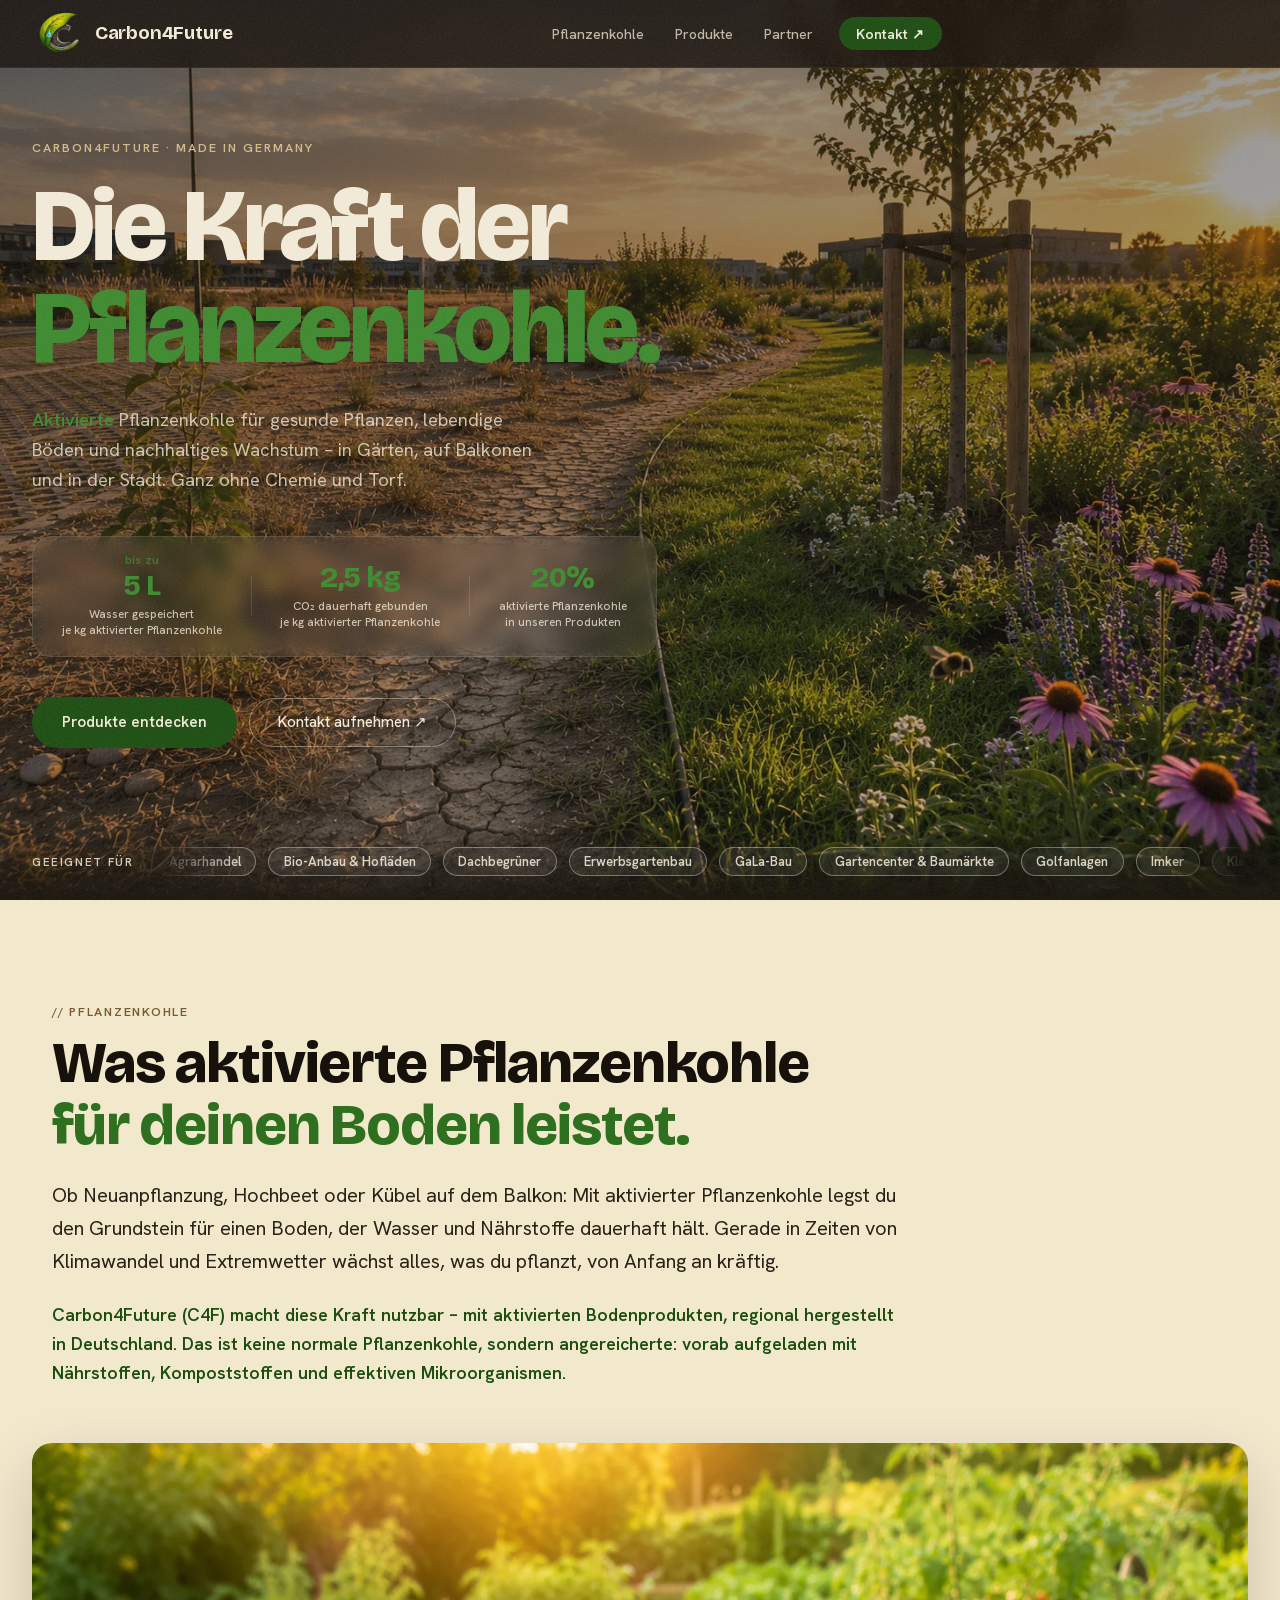
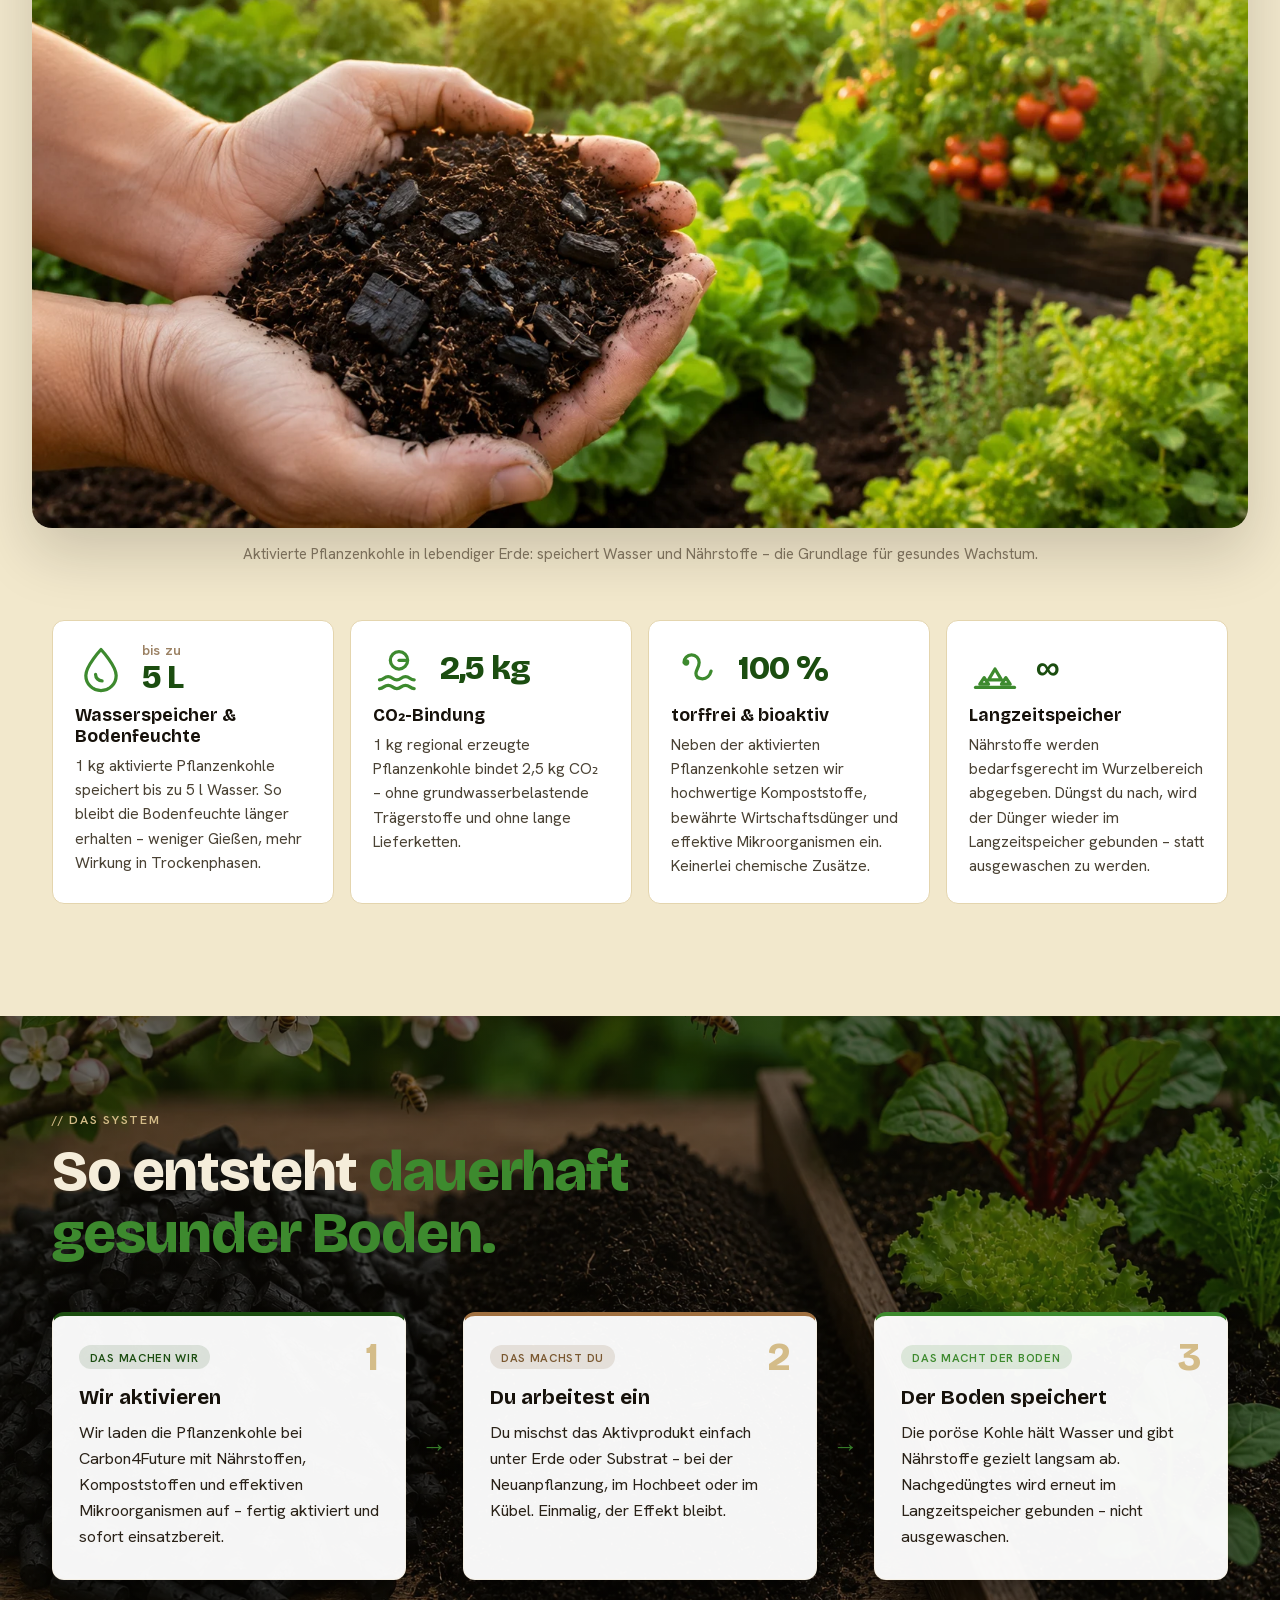
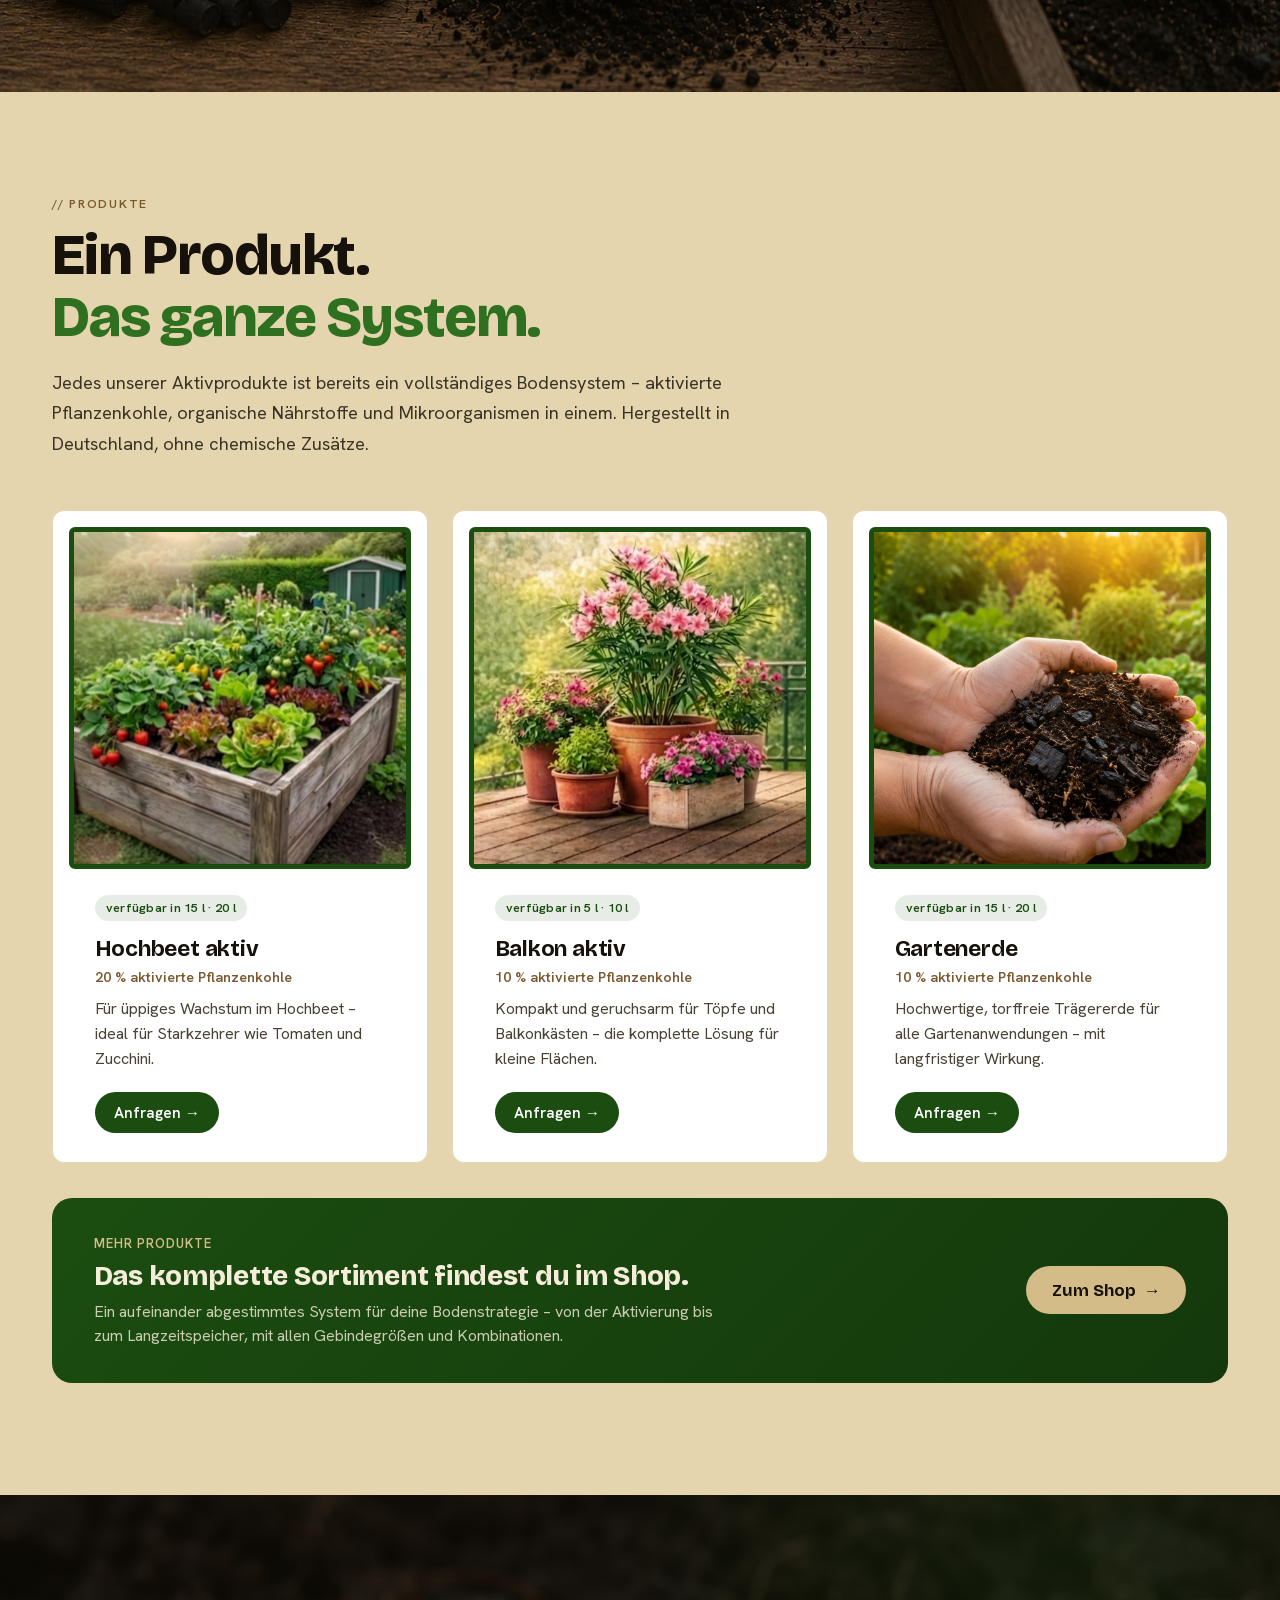
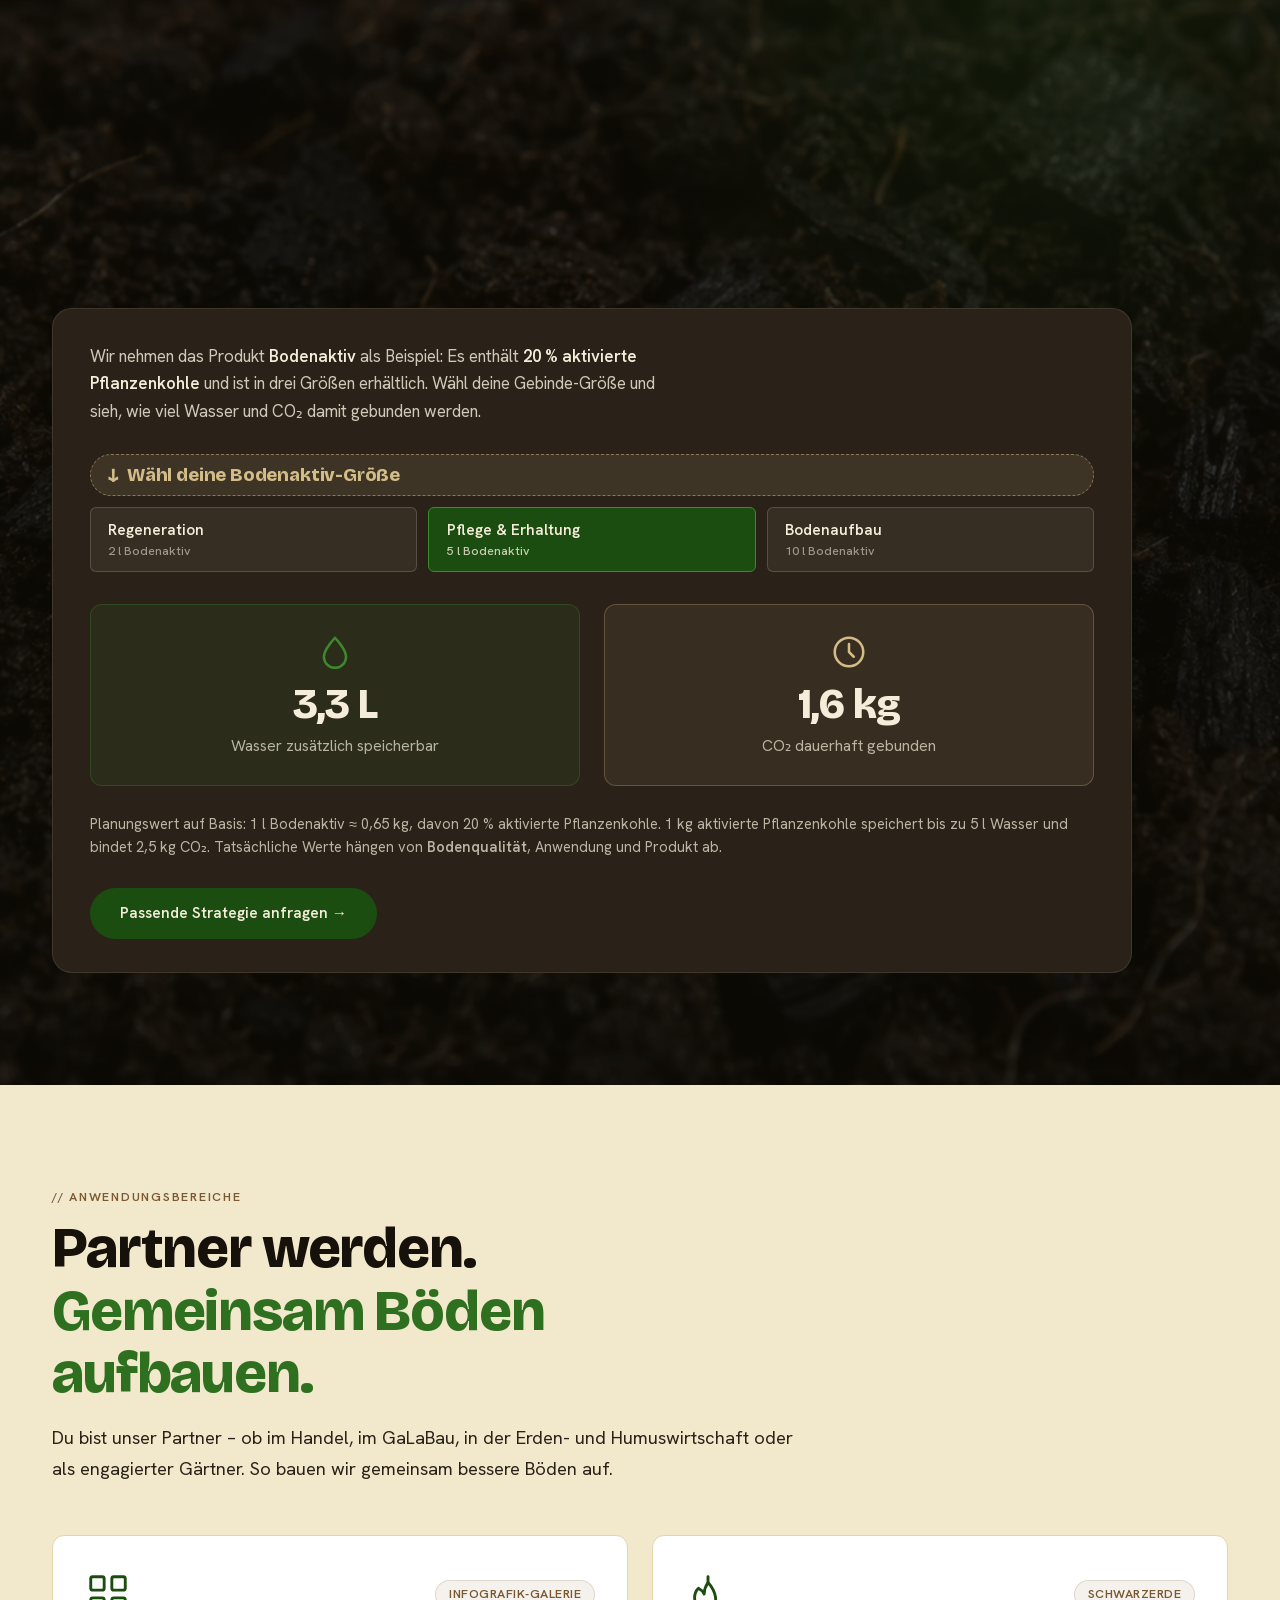
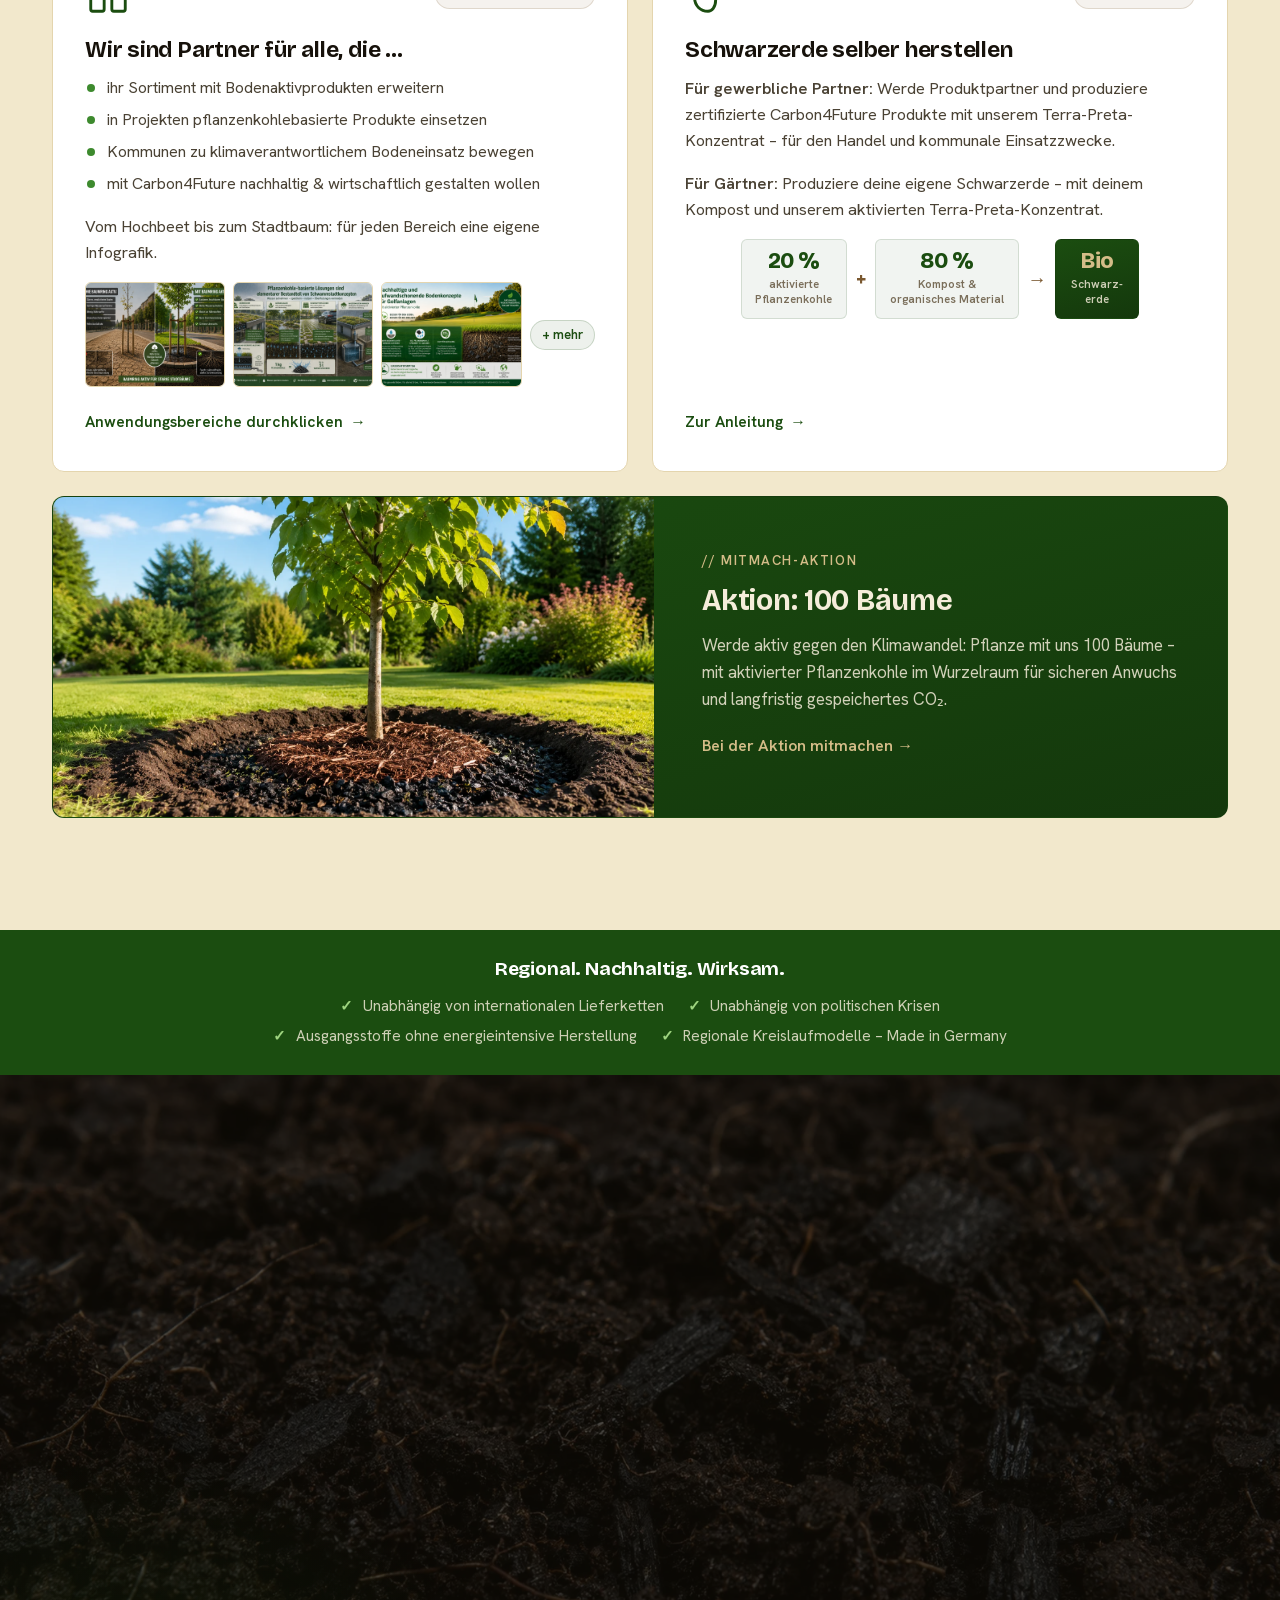
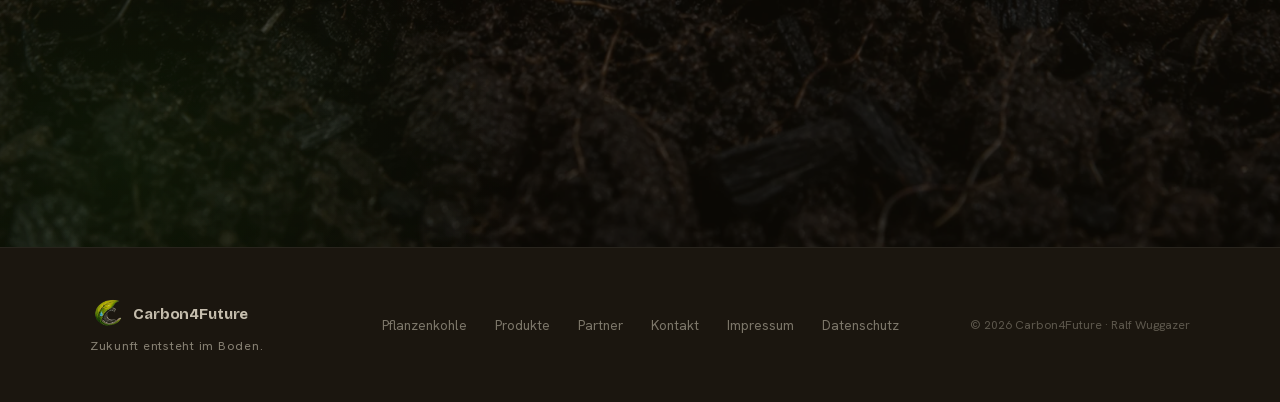
==== index.html @ 64bf7295 "Partner-Intro in die Galerie-Karte verlagert - „Wir sind Partner für alle, die …" + Stichpunkte jetz" ====
<!DOCTYPE html>
<html lang="de">
<head>
  <meta charset="UTF-8">
  <meta name="viewport" content="width=device-width, initial-scale=1.0">
  <meta name="description" content="Carbon4Future (C4F) – Aktivierte Pflanzenkohle für gesunde Böden in Garten, Balkon und Stadt. 1 kg speichert bis zu 5 l Wasser und bindet 2,5 kg CO₂. Torffrei, bioaktiv, regional.">
  <meta property="og:title" content="Carbon4Future – Die Kraft der Pflanzenkohle">
  <meta property="og:description" content="Aktivierte Pflanzenkohle für gesunde Pflanzen, lebendige Böden und nachhaltiges Wachstum. Ohne Chemie. Ohne Torf.">
  <meta property="og:type" content="website">
  <title>Carbon4Future – Die Kraft der Pflanzenkohle</title>
  <link rel="preload" as="image"
        imagesrcset="assets/images/garden-compare.webp 1024w, assets/images/garden-compare-wide.webp 1920w"
        imagesizes="100vw" type="image/webp" fetchpriority="high">
  <link rel="stylesheet" href="css/style.css">
</head>
<body>

  <!-- FILM-GRAIN TEXTUR (global) -->
  <div class="grain-overlay" aria-hidden="true"></div>

  <!-- SKIP LINK -->
  <a href="#main" class="skip-link">Zum Inhalt springen</a>

  <!-- NAV -->
  <nav class="nav" aria-label="Hauptnavigation">
    <a href="#main" class="nav-logo" aria-label="Carbon4Future – zum Seitenanfang">
      <picture>
        <source type="image/webp" srcset="assets/images/logo-c4f-hd.webp">
        <img src="assets/images/logo-c4f-hd.png" alt="Carbon4Future" class="nav-logo-img">
      </picture>
      <span class="nav-logo-text">Carbon4Future</span>
    </a>
    <div class="nav-pill">
      <a href="#pflanzenkohle" class="nav-link">Pflanzenkohle</a>
      <a href="#produkte" class="nav-link">Produkte</a>
      <a href="#partner" class="nav-link">Partner</a>
      <a href="#kontakt" class="nav-cta">Kontakt ↗</a>
    </div>
    <button class="nav-burger" aria-label="Menü öffnen" aria-expanded="false" aria-controls="mobile-menu">
      <span></span><span></span><span></span>
    </button>
  </nav>

  <!-- MOBILE MENU -->
  <div id="mobile-menu" class="mobile-menu" aria-hidden="true">
    <a href="#pflanzenkohle" class="mob-link">Pflanzenkohle</a>
    <a href="#produkte" class="mob-link">Produkte</a>
    <a href="#partner" class="mob-link">Partner</a>
    <a href="#kontakt" class="mob-link mob-link--cta">Kontakt ↗</a>
  </div>

  <!-- ═══════════════════════════════════════════ HERO ═══ -->
  <section class="hero" id="main" aria-label="Einleitung">
    <picture class="hero-img" aria-hidden="true">
      <source media="(max-width: 768px)" type="image/webp" srcset="assets/images/garden-compare.webp">
      <img src="assets/images/garden-compare-wide.webp" alt="" fetchpriority="high">
    </picture>
    <div class="hero-overlay" aria-hidden="true"></div>

    <div class="hero-content">
      <p class="hero-kicker reveal">Carbon4Future · Made in Germany</p>
      <h1 class="hero-h1 reveal reveal-d1">Die Kraft der<br><em>Pflanzenkohle.</em></h1>
      <p class="hero-sub reveal reveal-d2"><strong class="hero-sub-em">Aktivierte</strong> Pflanzenkohle für gesunde Pflanzen, lebendige Böden und nachhaltiges Wachstum – in Gärten, auf Balkonen und in der Stadt. Ganz ohne Chemie und Torf.</p>

      <div class="hero-stats reveal reveal-d3">
        <div class="hstat">
          <div class="hstat-n"><span class="bisu">bis zu</span>5 L</div>
          <div class="hstat-l">Wasser gespeichert<br>je kg aktivierter Pflanzenkohle</div>
        </div>
        <div class="hstat-div" aria-hidden="true"></div>
        <div class="hstat">
          <div class="hstat-n">2,5 kg</div>
          <div class="hstat-l">CO₂ dauerhaft gebunden<br>je kg aktivierter Pflanzenkohle</div>
        </div>
        <div class="hstat-div" aria-hidden="true"></div>
        <div class="hstat">
          <div class="hstat-n">20%</div>
          <div class="hstat-l">aktivierte Pflanzenkohle<br>in unseren Produkten</div>
        </div>
      </div>

      <div class="hero-btns reveal reveal-d4">
        <a href="#produkte" class="btn-primary">Produkte entdecken</a>
        <a href="#kontakt" class="btn-ghost">Kontakt aufnehmen ↗</a>
      </div>
    </div>

    <a class="hero-partners" href="#partner" aria-label="Anwendungsbereiche und Partner ansehen">
      <div class="partners-label">Geeignet für</div>
      <div class="partners-row">
        <span>Agrarhandel</span>
        <span>Bio-Anbau &amp; Hofläden</span>
        <span>Dachbegrüner</span>
        <span>Erwerbsgartenbau</span>
        <span>GaLa-Bau</span>
        <span>Gartencenter &amp; Baumärkte</span>
        <span>Golfanlagen</span>
        <span>Imker</span>
        <span>Kleingärtner</span>
        <span>Kommunen</span>
        <span>Landfrauen</span>
        <span>Lebensmittelhandel</span>
        <span>Obst- &amp; Gartenbauvereine</span>
        <span>Parkanlagen</span>
        <span>Sportvereine</span>
        <span>Weingüter</span>
      </div>
    </a>
  </section>

  <!-- ═══════════════════════════ ① PFLANZENKOHLE ═══ -->
  <section class="pk" id="pflanzenkohle" aria-label="Pflanzenkohle">
    <div class="pk-inner">
      <div class="pk-head">
        <p class="section-kicker reveal">// Pflanzenkohle</p>
        <h2 class="section-h2 reveal reveal-d1">Was aktivierte Pflanzenkohle<br><em>für deinen Boden leistet.</em></h2>
        <p class="pk-intro reveal reveal-d2">Ob Neuanpflanzung, Hochbeet oder Kübel auf dem Balkon: Mit aktivierter Pflanzenkohle legst du den Grundstein für einen Boden, der Wasser und Nährstoffe dauerhaft hält. Gerade in Zeiten von Klimawandel und Extremwetter wächst alles, was du pflanzt, von Anfang an kräftig.</p>
        <p class="pk-intro pk-intro--c4f reveal reveal-d2">Carbon4Future (C4F) macht diese Kraft nutzbar – mit aktivierten Bodenprodukten, regional hergestellt in Deutschland. Das ist keine normale Pflanzenkohle, sondern <strong>angereicherte</strong>: vorab aufgeladen mit Nährstoffen, Kompoststoffen und effektiven Mikroorganismen.</p>
      </div>
    </div>

    <!-- Vollflächiges Bild (Garten, kein Acker) -->
    <figure class="pk-hero-img reveal">
      <picture>
        <source type="image/webp" srcset="assets/images/pk-kohle-hand.webp">
        <img src="assets/images/pk-kohle-hand.png" alt="Zwei Hände halten dunkle, lebendige Erde mit deutlich sichtbaren Stücken aktivierter Pflanzenkohle vor einem üppig grünen Gemüsebeet" loading="lazy">
      </picture>
      <figcaption>Aktivierte Pflanzenkohle in lebendiger Erde: speichert Wasser und Nährstoffe – die Grundlage für gesundes Wachstum.</figcaption>
    </figure>

    <div class="pk-inner">
      <!-- Kernaussagen, kompakte Karten -->
      <div class="pk-facts">
        <article class="pk-fact reveal">
          <header class="pk-fact-head">
            <div class="pk-fact-ic" aria-hidden="true">
              <svg viewBox="0 0 24 24" fill="none" stroke="currentColor" stroke-width="1.5" stroke-linecap="round" stroke-linejoin="round"><path d="M12 3c0 0 7 7.5 7 12a7 7 0 0 1-14 0c0-4.5 7-12 7-12z"/><path d="M9.5 14.5a3 3 0 0 0 3 3"/></svg>
            </div>
            <div class="pk-fact-n"><span class="bisu">bis zu</span>5 L</div>
          </header>
          <div class="pk-fact-t">Wasserspeicher &amp; Bodenfeuchte</div>
          <p class="pk-fact-d">1 kg aktivierte Pflanzenkohle speichert bis zu 5 l Wasser. So bleibt die Bodenfeuchte länger erhalten – weniger Gießen, mehr Wirkung in Trockenphasen.</p>
        </article>
        <article class="pk-fact reveal reveal-d1">
          <header class="pk-fact-head">
            <div class="pk-fact-ic" aria-hidden="true">
              <svg viewBox="0 0 24 24" fill="none" stroke="currentColor" stroke-width="1.5" stroke-linecap="round" stroke-linejoin="round"><path d="M3 17c2 0 2-1.5 4-1.5S9 17 11 17s2-1.5 4-1.5S17 17 19 17"/><path d="M3 21c2 0 2-1.5 4-1.5S9 21 11 21s2-1.5 4-1.5S17 21 19 21"/><circle cx="12" cy="8" r="4"/><path d="M12 8h3"/></svg>
            </div>
            <div class="pk-fact-n">2,5 kg</div>
          </header>
          <div class="pk-fact-t">CO₂-Bindung</div>
          <p class="pk-fact-d">1 kg regional erzeugte Pflanzenkohle bindet 2,5 kg CO₂ – ohne grundwasserbelastende Trägerstoffe und ohne lange Lieferketten.</p>
        </article>
        <article class="pk-fact reveal reveal-d2">
          <header class="pk-fact-head">
            <div class="pk-fact-ic" aria-hidden="true">
              <svg viewBox="0 0 24 24" fill="none" stroke="currentColor" stroke-width="1.5" stroke-linecap="round" stroke-linejoin="round"><path d="M6 9c0-2 1.5-3.5 3.5-3.5S13 7 13 9s-1.5 3.5-1.5 5 1 2.5 3 2.5S18 15 18.5 13"/><circle cx="7" cy="9" r=".7" fill="currentColor"/></svg>
            </div>
            <div class="pk-fact-n">100 %</div>
          </header>
          <div class="pk-fact-t">torffrei &amp; bioaktiv</div>
          <p class="pk-fact-d">Neben der aktivierten Pflanzenkohle setzen wir hochwertige Kompoststoffe, bewährte Wirtschaftsdünger und effektive Mikroorganismen ein. Keinerlei chemische Zusätze.</p>
        </article>
        <article class="pk-fact reveal reveal-d3">
          <header class="pk-fact-head">
            <div class="pk-fact-ic" aria-hidden="true">
              <svg viewBox="0 0 24 24" fill="none" stroke="currentColor" stroke-width="1.5" stroke-linecap="round" stroke-linejoin="round"><path d="M5 19l2-3 2 3z"/><path d="M9 17l3-5 3 5z"/><path d="M15 19l2-3 2 3z"/><path d="M3 20.5h18"/></svg>
            </div>
            <div class="pk-fact-n">∞</div>
          </header>
          <div class="pk-fact-t">Langzeitspeicher</div>
          <p class="pk-fact-d">Nährstoffe werden bedarfsgerecht im Wurzelbereich abgegeben. Düngst du nach, wird der Dünger wieder im Langzeitspeicher gebunden – statt ausgewaschen zu werden.</p>
        </article>
      </div>

    </div>
  </section>

  <!-- ═══════════════════════════ ①b SO ENTSTEHT GESUNDER BODEN ═══ -->
  <section class="steps" id="system" aria-label="So entsteht dauerhaft gesunder Boden">
    <div class="steps-inner">
      <div class="steps-head">
        <p class="section-kicker section-kicker--light reveal">// Das System</p>
        <h2 class="section-h2 section-h2--light reveal reveal-d1">So entsteht <em>dauerhaft gesunder Boden.</em></h2>
      </div>
      <div class="pk-steps">
        <div class="pk-step pk-step--us reveal reveal-d1">
          <div class="pk-step-tag pk-step-tag--us">Das machen wir</div>
          <div class="pk-step-num">1</div>
          <h4 class="pk-step-title">Wir aktivieren</h4>
          <p class="pk-step-desc">Wir laden die Pflanzenkohle bei Carbon4Future mit Nährstoffen, Kompoststoffen und effektiven Mikroorganismen auf – fertig aktiviert und sofort einsatzbereit.</p>
        </div>
        <div class="pk-step-arrow" aria-hidden="true">→</div>
        <div class="pk-step pk-step--you reveal reveal-d2">
          <div class="pk-step-tag pk-step-tag--you">Das machst du</div>
          <div class="pk-step-num">2</div>
          <h4 class="pk-step-title">Du arbeitest ein</h4>
          <p class="pk-step-desc">Du mischst das Aktivprodukt einfach unter Erde oder Substrat – bei der Neuanpflanzung, im Hochbeet oder im Kübel. Einmalig, der Effekt bleibt.</p>
        </div>
        <div class="pk-step-arrow" aria-hidden="true">→</div>
        <div class="pk-step pk-step--soil reveal reveal-d3">
          <div class="pk-step-tag pk-step-tag--soil">Das macht der Boden</div>
          <div class="pk-step-num">3</div>
          <h4 class="pk-step-title">Der Boden speichert</h4>
          <p class="pk-step-desc">Die poröse Kohle hält Wasser und gibt Nährstoffe gezielt langsam ab. Nachgedüngtes wird erneut im Langzeitspeicher gebunden – nicht ausgewaschen.</p>
        </div>
      </div>
    </div>
  </section>

  <!-- ═══════════════════════════════ ② PRODUKTE ═══ -->
  <section class="pr" id="produkte" aria-label="Produkte">
    <div class="pr-inner">
      <div class="pr-head">
        <p class="section-kicker reveal">// Produkte</p>
        <h2 class="section-h2 reveal reveal-d1">Ein Produkt.<br><em>Das ganze System.</em></h2>
        <p class="pr-sub reveal reveal-d2">Jedes unserer Aktivprodukte ist bereits ein vollständiges Bodensystem – aktivierte Pflanzenkohle, organische Nährstoffe und Mikroorganismen in einem. Hergestellt in Deutschland, ohne chemische Zusätze.</p>
      </div>

      <!-- 3 Kernprodukte -->
      <div class="pr-row">
        <article class="pr-card reveal">
          <div class="pr-img pr-img--photo">
            <picture>
              <source type="image/webp" srcset="assets/images/prod-hochbeet-foto.webp">
              <img src="assets/images/prod-hochbeet-foto.jpg" alt="Üppig bepflanztes Hochbeet mit Tomaten, Salat und Erdbeeren – Hochbeet aktiv von Carbon4Future" loading="lazy">
            </picture>
          </div>
          <div class="pr-body">
            <div class="pr-avail">verfügbar in 15 l · 20 l</div>
            <h3 class="pr-name">Hochbeet aktiv</h3>
            <div class="pr-pk">20 % aktivierte Pflanzenkohle</div>
            <p class="pr-desc">Für üppiges Wachstum im Hochbeet – ideal für Starkzehrer wie Tomaten und Zucchini.</p>
            <a href="#kontakt" class="pr-btn">Anfragen →</a>
          </div>
        </article>

        <article class="pr-card reveal reveal-d1">
          <div class="pr-img pr-img--photo">
            <picture>
              <source type="image/webp" srcset="assets/images/prod-balkon-foto.webp">
              <img src="assets/images/prod-balkon-foto.jpg" alt="Blühende Topfpflanzen auf einer Terrasse – Balkon aktiv von Carbon4Future" loading="lazy">
            </picture>
          </div>
          <div class="pr-body">
            <div class="pr-avail">verfügbar in 5 l · 10 l</div>
            <h3 class="pr-name">Balkon aktiv</h3>
            <div class="pr-pk">10 % aktivierte Pflanzenkohle</div>
            <p class="pr-desc">Kompakt und geruchsarm für Töpfe und Balkonkästen – die komplette Lösung für kleine Flächen.</p>
            <a href="#kontakt" class="pr-btn">Anfragen →</a>
          </div>
        </article>

        <article class="pr-card reveal reveal-d2">
          <div class="pr-img pr-img--photo">
            <picture>
              <source type="image/webp" srcset="assets/images/prod-gartenerde-foto.webp">
              <img src="assets/images/prod-gartenerde-foto.jpg" alt="Hände halten dunkle, lockere Gartenerde mit sichtbaren Stücken aktivierter Pflanzenkohle vor einem grünen Gemüsegarten – Gartenerde von Carbon4Future" loading="lazy">
            </picture>
          </div>
          <div class="pr-body">
            <div class="pr-avail">verfügbar in 15 l · 20 l</div>
            <h3 class="pr-name">Gartenerde</h3>
            <div class="pr-pk">10 % aktivierte Pflanzenkohle</div>
            <p class="pr-desc">Hochwertige, torffreie Trägererde für alle Gartenanwendungen – mit langfristiger Wirkung.</p>
            <a href="#kontakt" class="pr-btn">Anfragen →</a>
          </div>
        </article>
      </div>

      <!-- Shop-Hinweis (prominent) -->
      <!-- TODO: Sobald der Shopify-Shop live ist, href auf die Shop-URL setzen (aktuell #kontakt). -->
      <a href="#kontakt" class="pr-shop reveal">
        <div class="pr-shop-text">
          <span class="pr-shop-kicker">Mehr Produkte</span>
          <p class="pr-shop-h">Das komplette Sortiment findest du im Shop.</p>
          <p class="pr-shop-d">Ein aufeinander abgestimmtes System für deine Bodenstrategie – von der Aktivierung bis zum Langzeitspeicher, mit allen Gebindegrößen und Kombinationen.</p>
        </div>
        <span class="pr-shop-cta">Zum Shop <span aria-hidden="true">→</span></span>
      </a>
    </div>
  </section>

  <!-- ═══════════════════════ ④/⑤ RECHNER & STRATEGIE ═══ -->
  <section class="calc" id="rechner" aria-label="Strategie für deinen Boden">
    <div class="calc-inner">
      <div class="calc-head">
        <p class="section-kicker section-kicker--light reveal">// Strategie für deinen Boden</p>
        <h2 class="section-h2 section-h2--light reveal reveal-d1">Strategie für deinen Boden.<br><em>Potenzial berechnen.</em></h2>
        <p class="calc-intro reveal reveal-d2">Du musst nicht alles auf einmal einsetzen. Kombiniere die Produkte je nach Fläche und Ziel – die passende Richtung zeigen wir dir gern. Berechne hier, wie viel Wasser dein Boden zusätzlich speichern und wie viel CO₂ er binden kann.</p>
      </div>

      <div class="calc-card reveal reveal-d3">
        <p class="calc-explain">Wir nehmen das Produkt <strong>Bodenaktiv</strong> als Beispiel: Es enthält <strong>20 % aktivierte Pflanzenkohle</strong> und ist in drei Größen erhältlich. Wähl deine Gebinde-Größe und sieh, wie viel Wasser und CO₂ damit gebunden werden.</p>

        <div class="calc-inputs">
          <div class="calc-intensity">
            <p class="calc-cta-label"><span class="calc-cta-arrow" aria-hidden="true">↓</span> Wähl deine Bodenaktiv-Größe</p>
            <div class="calc-presets" role="radiogroup" aria-label="Bodenaktiv-Gebinde">
              <button class="calc-preset" data-liter="2" role="radio" aria-checked="false">Regeneration<em>2 l Bodenaktiv</em></button>
              <button class="calc-preset calc-preset--active" data-liter="5" role="radio" aria-checked="true">Pflege &amp; Erhaltung<em>5 l Bodenaktiv</em></button>
              <button class="calc-preset" data-liter="10" role="radio" aria-checked="false">Bodenaufbau<em>10 l Bodenaktiv</em></button>
            </div>
          </div>
        </div>

        <!-- Ergebnis -->
        <div class="calc-results" id="calc-results" aria-live="polite">
          <div class="calc-result calc-result--water">
            <div class="calc-res-icon" aria-hidden="true">
              <svg viewBox="0 0 24 24" fill="none" stroke="currentColor" stroke-width="1.6" stroke-linecap="round" stroke-linejoin="round"><path d="M12 3c0 0 7 7.5 7 12a7 7 0 0 1-14 0c0-4.5 7-12 7-12z"/></svg>
            </div>
            <div class="calc-res-n" id="calc-water">3,3 L</div>
            <div class="calc-res-l">Wasser zusätzlich speicherbar</div>
          </div>
          <div class="calc-result calc-result--co2">
            <div class="calc-res-icon" aria-hidden="true">
              <svg viewBox="0 0 24 24" fill="none" stroke="currentColor" stroke-width="1.6" stroke-linecap="round" stroke-linejoin="round"><circle cx="12" cy="12" r="9"/><path d="M12 7v5l3 3"/></svg>
            </div>
            <div class="calc-res-n" id="calc-co2">1,6 kg</div>
            <div class="calc-res-l">CO₂ dauerhaft gebunden</div>
          </div>
        </div>

        <p class="calc-note">Planungswert auf Basis: 1 l Bodenaktiv ≈ 0,65 kg, davon 20 % aktivierte Pflanzenkohle. 1 kg aktivierte Pflanzenkohle speichert bis zu 5 l Wasser und bindet 2,5 kg CO₂. Tatsächliche Werte hängen von <strong>Bodenqualität</strong>, Anwendung und Produkt ab.</p>

        <div class="calc-cta">
          <a href="#kontakt" class="btn-primary">Passende Strategie anfragen →</a>
        </div>
      </div>
    </div>
  </section>

  <!-- ═══════════════════════════════ ③ PARTNER ═══ -->
  <section class="pt" id="partner" aria-label="Anwendungsbereiche und Partner">
    <div class="pt-inner">
      <div class="pt-head">
        <p class="section-kicker reveal">// Anwendungsbereiche</p>
        <h2 class="section-h2 reveal reveal-d1">Partner werden.<br><em>Gemeinsam Böden aufbauen.</em></h2>
        <p class="pt-sub reveal reveal-d2">Du bist unser Partner – ob im Handel, im GaLaBau, in der Erden- und Humuswirtschaft oder als engagierter Gärtner. So bauen wir gemeinsam bessere Böden auf.</p>
      </div>

      <div class="pt-grid">
        <a href="anwendungsbereiche.html" class="pt-card pt-card--link pt-card--gallery reveal">
          <div class="pt-card-top">
            <div class="pt-icon" aria-hidden="true">
              <svg viewBox="0 0 24 24" fill="none" stroke="currentColor" stroke-width="1.5" stroke-linecap="round" stroke-linejoin="round"><rect x="3" y="3" width="7" height="7" rx="1"/><rect x="14" y="3" width="7" height="7" rx="1"/><rect x="3" y="14" width="7" height="7" rx="1"/><rect x="14" y="14" width="7" height="7" rx="1"/></svg>
            </div>
            <span class="pt-card-tag">Infografik-Galerie</span>
          </div>
          <h3 class="pt-card-h">Wir sind Partner für alle, die …</h3>
          <ul class="pt-card-list">
            <li>ihr Sortiment mit Bodenaktivprodukten erweitern</li>
            <li>in Projekten pflanzenkohlebasierte Produkte einsetzen</li>
            <li>Kommunen zu klimaverantwortlichem Bodeneinsatz bewegen</li>
            <li>mit Carbon4Future nachhaltig &amp; wirtschaftlich gestalten wollen</li>
          </ul>
          <p class="pt-card-d">Vom Hochbeet bis zum Stadtbaum: für jeden Bereich eine eigene Infografik.</p>
          <div class="pt-card-thumbs" aria-hidden="true">
            <picture><source type="image/webp" srcset="assets/images/zg-galabau.webp"><img src="assets/images/zg-galabau.png" alt="" loading="lazy"></picture>
            <picture><source type="image/webp" srcset="assets/images/zg-schwammstadt.webp"><img src="assets/images/zg-schwammstadt.png" alt="" loading="lazy"></picture>
            <picture><source type="image/webp" srcset="assets/images/zg-golf-new.webp"><img src="assets/images/zg-golf-new.png" alt="" loading="lazy"></picture>
            <span class="pt-card-thumbs-more">+&nbsp;mehr</span>
          </div>
          <span class="pt-card-link">Anwendungsbereiche durchklicken <span aria-hidden="true">→</span></span>
        </a>

        <a href="schwarzerde.html" class="pt-card pt-card--link reveal reveal-d1">
          <div class="pt-card-top">
            <div class="pt-icon" aria-hidden="true">
              <svg viewBox="0 0 24 24" fill="none" stroke="currentColor" stroke-width="1.5" stroke-linecap="round" stroke-linejoin="round"><path d="M12 3v3"/><path d="M12 21c-4 0-7-3-7-7 0-3 2-5 2-5s2 1 3 3c0-3 2-6 2-6s4 4 4 9c0 4-2 6-4 6z"/></svg>
            </div>
            <span class="pt-card-tag">Schwarzerde</span>
          </div>
          <h3 class="pt-card-h">Schwarzerde selber herstellen</h3>
          <p class="pt-card-d"><strong>Für gewerbliche Partner:</strong> Werde Produktpartner und produziere zertifizierte Carbon4Future Produkte mit unserem Terra-Preta-Konzentrat – für den Handel und kommunale Einsatzzwecke.</p>
          <p class="pt-card-d"><strong>Für Gärtner:</strong> Produziere deine eigene Schwarzerde – mit deinem Kompost und unserem aktivierten Terra-Preta-Konzentrat.</p>
          <div class="pt-card-recipe" aria-hidden="true">
            <div class="pt-card-recipe-item">
              <span class="pt-card-recipe-pct">20 %</span>
              <span class="pt-card-recipe-lbl">aktivierte<br>Pflanzenkohle</span>
            </div>
            <span class="pt-card-recipe-op">+</span>
            <div class="pt-card-recipe-item">
              <span class="pt-card-recipe-pct">80 %</span>
              <span class="pt-card-recipe-lbl">Kompost &amp;<br>organisches Material</span>
            </div>
            <span class="pt-card-recipe-op">→</span>
            <div class="pt-card-recipe-item pt-card-recipe-item--result">
              <span class="pt-card-recipe-pct">Bio</span>
              <span class="pt-card-recipe-lbl">Schwarz-<br>erde</span>
            </div>
          </div>
          <span class="pt-card-link">Zur Anleitung <span aria-hidden="true">→</span></span>
        </a>

      </div>


      <article class="pt-feature reveal">
        <div class="pt-feature-media">
          <picture>
            <source type="image/webp" srcset="assets/images/baum-aktion-wide.webp">
            <img src="assets/images/baum-aktion-wide.png" alt="Frisch gepflanzter Baum mit aktivierter Pflanzenkohle im Wurzelraum für sicheren Anwuchs" loading="lazy">
          </picture>
        </div>
        <div class="pt-feature-body">
          <p class="pt-feature-kicker">// Mitmach-Aktion</p>
          <h3 class="pt-feature-h">Aktion: 100 Bäume</h3>
          <p class="pt-feature-d">Werde aktiv gegen den Klimawandel: Pflanze mit uns 100 Bäume – mit aktivierter Pflanzenkohle im Wurzelraum für sicheren Anwuchs und langfristig gespeichertes CO₂.</p>
          <a href="#kontakt" class="pt-feature-link">Bei der Aktion mitmachen →</a>
        </div>
      </article>
    </div>
  </section>

  <!-- ═══════════════════════════ ⑥ GRÜNER BALKEN ═══ -->
  <div class="greenbar" role="note">
    <p class="greenbar-strong">Regional. Nachhaltig. Wirksam.</p>
    <ul class="greenbar-points">
      <li>Unabhängig von internationalen Lieferketten</li>
      <li>Unabhängig von politischen Krisen</li>
      <li>Ausgangsstoffe ohne energieintensive Herstellung</li>
      <li>Regionale Kreislaufmodelle – Made in Germany</li>
    </ul>
  </div>

  <!-- ══════════════════════════════ ⑦ KONTAKT ═══ -->
  <section class="kontakt" id="kontakt" aria-label="Kontakt">
    <div class="kontakt-inner">
      <div class="kontakt-text">
        <p class="section-kicker section-kicker--light reveal">// Kontakt</p>
        <h2 class="section-h2 section-h2--light reveal reveal-d1">Schreib uns.</h2>
        <p class="kontakt-desc reveal reveal-d2">Erzähl uns kurz von deiner Fläche oder deinem Vorhaben – wir melden uns mit einer passenden Empfehlung.</p>
        <div class="kontakt-info reveal reveal-d3">
          <div class="kontakt-info-item">
            <svg width="18" height="18" viewBox="0 0 24 24" fill="none" stroke="currentColor" stroke-width="1.5" stroke-linecap="round" stroke-linejoin="round" aria-hidden="true"><path d="M4 4h16c1.1 0 2 .9 2 2v12c0 1.1-.9 2-2 2H4c-1.1 0-2-.9-2-2V6c0-1.1.9-2 2-2z"/><polyline points="22,6 12,13 2,6"/></svg>
            <a href="mailto:info@carbon4future.de">info@carbon4future.de</a>
          </div>
          <div class="kontakt-info-item">
            <svg width="18" height="18" viewBox="0 0 24 24" fill="none" stroke="currentColor" stroke-width="1.5" stroke-linecap="round" stroke-linejoin="round" aria-hidden="true"><path d="M22 16.92v3a2 2 0 0 1-2.18 2 19.79 19.79 0 0 1-8.63-3.07A19.5 19.5 0 0 1 4.69 13a19.79 19.79 0 0 1-3.07-8.67A2 2 0 0 1 3.61 2h3a2 2 0 0 1 2 1.72c.127.96.361 1.903.7 2.81a2 2 0 0 1-.45 2.11L7.91 9.91a16 16 0 0 0 6.07 6.07l.96-.96a2 2 0 0 1 2.11-.45c.907.339 1.85.573 2.81.7A2 2 0 0 1 22 16.92z"/></svg>
            <a href="tel:+4972409427560">0 72 40 / 94 27 56</a>
          </div>
          <div class="kontakt-info-item">
            <svg width="18" height="18" viewBox="0 0 24 24" fill="none" stroke="currentColor" stroke-width="1.5" stroke-linecap="round" stroke-linejoin="round" aria-hidden="true"><path d="M21 10c0 7-9 13-9 13s-9-6-9-13a9 9 0 0 1 18 0z"/><circle cx="12" cy="10" r="3"/></svg>
            <!-- TODO: Adresse bitte bestätigen -->
            <span>Adresse wird noch bestätigt</span>
          </div>
        </div>
      </div>

      <form class="kontakt-form reveal reveal-d2" id="kontakt-form" novalidate>
        <div class="form-row">
          <div class="form-group">
            <label class="form-label" for="f-name">Name *</label>
            <input class="form-input" type="text" id="f-name" name="name" placeholder="Dein Name" required autocomplete="name">
          </div>
          <div class="form-group">
            <label class="form-label" for="f-org">Organisation</label>
            <input class="form-input" type="text" id="f-org" name="organisation" placeholder="Unternehmen / Verein" autocomplete="organization">
          </div>
        </div>
        <div class="form-row">
          <div class="form-group">
            <label class="form-label" for="f-email">E-Mail *</label>
            <input class="form-input" type="email" id="f-email" name="email" placeholder="deine@mail.de" required autocomplete="email">
          </div>
          <div class="form-group">
            <label class="form-label" for="f-phone">Telefon</label>
            <input class="form-input" type="tel" id="f-phone" name="telefon" placeholder="Optional" autocomplete="tel">
          </div>
        </div>
        <div class="form-group">
          <label class="form-label" for="f-interest">Du interessierst dich für</label>
          <select class="form-select" id="f-interest" name="interesse">
            <option value="">Bitte wählen …</option>
            <option value="hobbygarten">Hobbygarten / Eigenheim</option>
            <option value="galabau">GaLaBau / Grünflächenpflege</option>
            <option value="erdenwerk">Erden- &amp; Humuswerk / Schwarzerde</option>
            <option value="kommune">Kommune / Park</option>
            <option value="handel">Handel / Vertriebspartner</option>
            <option value="aktion">Aktion 100 Bäume</option>
            <option value="sonstiges">Sonstiges</option>
          </select>
        </div>
        <div class="form-group">
          <label class="form-label" for="f-msg">Nachricht</label>
          <textarea class="form-textarea" id="f-msg" name="nachricht" placeholder="Beschreib kurz dein Anliegen oder deine Fläche …" rows="4"></textarea>
        </div>
        <button class="form-btn" type="submit">
          Anfrage senden
          <svg width="18" height="18" viewBox="0 0 24 24" fill="none" stroke="currentColor" stroke-width="2" stroke-linecap="round" stroke-linejoin="round" aria-hidden="true"><line x1="22" y1="2" x2="11" y2="13"/><polygon points="22 2 15 22 11 13 2 9 22 2"/></svg>
        </button>
        <div class="form-success" id="form-success" aria-live="polite" hidden>
          ✓ Vielen Dank! Wir melden uns innerhalb von 24 Stunden bei dir.
        </div>
      </form>
    </div>
  </section>

  <!-- FOOTER -->
  <footer class="footer">
    <div class="footer-inner">
      <div class="footer-brand">
        <div class="footer-brand-row">
          <picture>
            <source type="image/webp" srcset="assets/images/logo-c4f-hd.webp">
            <img src="assets/images/logo-c4f-hd.png" alt="Carbon4Future" loading="lazy" class="footer-logo">
          </picture>
          <span class="footer-brand-name">Carbon4Future</span>
        </div>
        <p class="footer-tagline">Zukunft entsteht im Boden.</p>
      </div>
      <nav class="footer-links" aria-label="Footer-Navigation">
        <a href="#pflanzenkohle">Pflanzenkohle</a>
        <a href="#produkte">Produkte</a>
        <a href="#partner">Partner</a>
        <a href="#kontakt">Kontakt</a>
        <a href="impressum.html">Impressum</a>
        <a href="datenschutz.html">Datenschutz</a>
      </nav>
      <!-- TODO: Adresse bestätigen -->
      <div class="footer-copy">© 2026 Carbon4Future · Ralf Wuggazer</div>
    </div>
  </footer>

  <!-- BACK TO TOP -->
  <button class="to-top" id="to-top" aria-label="Zum Seitenanfang" hidden>
    <svg viewBox="0 0 24 24" fill="none" stroke="currentColor" stroke-width="2.2" stroke-linecap="round" stroke-linejoin="round" aria-hidden="true"><path d="M12 19V5"/><path d="M5 12l7-7 7 7"/></svg>
  </button>

  <script src="js/main.js"></script>
</body>
</html>
---- css/style.css ----
/* ═══════════════════════════════════════════════════════════
   CARBON4FUTURE · Earthy Grain Design System
   ═══════════════════════════════════════════════════════════ */

/* ─── SELF-HOSTED FONTS ───────────────────────────────────── */
@font-face {
  font-family: 'Bricolage Grotesque';
  font-style: normal;
  font-weight: 400 800;
  font-display: swap;
  src: url('../assets/fonts/bricolage-grotesque-vietnamese.woff2') format('woff2');
  unicode-range: U+0102-0103, U+0110-0111, U+0128-0129, U+0168-0169, U+01A0-01A1, U+01AF-01B0, U+0300-0301, U+0303-0304, U+0308-0309, U+0323, U+0329, U+1EA0-1EF9, U+20AB;
}
@font-face {
  font-family: 'Bricolage Grotesque';
  font-style: normal;
  font-weight: 400 800;
  font-display: swap;
  src: url('../assets/fonts/bricolage-grotesque-latin-ext.woff2') format('woff2');
  unicode-range: U+0100-02BA, U+02BD-02C5, U+02C7-02CC, U+02CE-02D7, U+02DD-02FF, U+0304, U+0308, U+0329, U+1D00-1DBF, U+1E00-1E9F, U+1EF2-1EFF, U+2020, U+20A0-20AB, U+20AD-20C0, U+2113, U+2C60-2C7F, U+A720-A7FF;
}
@font-face {
  font-family: 'Bricolage Grotesque';
  font-style: normal;
  font-weight: 400 800;
  font-display: swap;
  src: url('../assets/fonts/bricolage-grotesque-latin.woff2') format('woff2');
  unicode-range: U+0000-00FF, U+0131, U+0152-0153, U+02BB-02BC, U+02C6, U+02DA, U+02DC, U+0304, U+0308, U+0329, U+2000-206F, U+20AC, U+2122, U+2191, U+2193, U+2212, U+2215, U+FEFF, U+FFFD;
}
@font-face {
  font-family: 'Hanken Grotesk';
  font-style: normal;
  font-weight: 400 600;
  font-display: swap;
  src: url('../assets/fonts/hanken-grotesk-cyrillic-ext.woff2') format('woff2');
  unicode-range: U+0460-052F, U+1C80-1C8A, U+20B4, U+2DE0-2DFF, U+A640-A69F, U+FE2E-FE2F;
}
@font-face {
  font-family: 'Hanken Grotesk';
  font-style: normal;
  font-weight: 400 600;
  font-display: swap;
  src: url('../assets/fonts/hanken-grotesk-vietnamese.woff2') format('woff2');
  unicode-range: U+0102-0103, U+0110-0111, U+0128-0129, U+0168-0169, U+01A0-01A1, U+01AF-01B0, U+0300-0301, U+0303-0304, U+0308-0309, U+0323, U+0329, U+1EA0-1EF9, U+20AB;
}
@font-face {
  font-family: 'Hanken Grotesk';
  font-style: normal;
  font-weight: 400 600;
  font-display: swap;
  src: url('../assets/fonts/hanken-grotesk-latin-ext.woff2') format('woff2');
  unicode-range: U+0100-02BA, U+02BD-02C5, U+02C7-02CC, U+02CE-02D7, U+02DD-02FF, U+0304, U+0308, U+0329, U+1D00-1DBF, U+1E00-1E9F, U+1EF2-1EFF, U+2020, U+20A0-20AB, U+20AD-20C0, U+2113, U+2C60-2C7F, U+A720-A7FF;
}
@font-face {
  font-family: 'Hanken Grotesk';
  font-style: normal;
  font-weight: 400 600;
  font-display: swap;
  src: url('../assets/fonts/hanken-grotesk-latin.woff2') format('woff2');
  unicode-range: U+0000-00FF, U+0131, U+0152-0153, U+02BB-02BC, U+02C6, U+02DA, U+02DC, U+0304, U+0308, U+0329, U+2000-206F, U+20AC, U+2122, U+2191, U+2193, U+2212, U+2215, U+FEFF, U+FFFD;
}

/* ─── TOKENS ─────────────────────────────────────────────── */
:root {
  --cream:       #f2e8cc;
  --cream-dark:  #e4d5ae;
  --sand:        #d4bc88;
  --forest:      #1b4d10;
  --forest-mid:  #2e7020;
  --leaf:        #3d8a2e;
  --coal:        #16110a;
  --coal-mid:    #2a2218;
  --earth:       #7a5830;
  --earth-light: #a07040;
  --cream-text:  #f5edda;
  --muted:       #7a6e5a;

  --ff-head: 'Bricolage Grotesque', sans-serif;
  --ff-body: 'Hanken Grotesk', sans-serif;

  --radius-sm:  6px;
  --radius:     12px;
  --radius-lg:  20px;

  --nav-h: 68px;

  /* Animation easing */
  --ease-out-quart: cubic-bezier(0.25, 1, 0.5, 1);
  --ease-out-expo:  cubic-bezier(0.16, 1, 0.3, 1);
}

/* ─── RESET ───────────────────────────────────────────────── */
*, *::before, *::after { box-sizing: border-box; margin: 0; padding: 0; }
html { scroll-behavior: smooth; font-size: 16px; overflow-x: hidden; }
body {
  font-family: var(--ff-body);
  background-color: var(--cream);
  color: var(--coal);
  overflow-x: hidden;
  -webkit-font-smoothing: antialiased;
}
img { display: block; max-width: 100%; }
a { color: inherit; text-decoration: none; }
button { font-family: inherit; cursor: pointer; border: none; background: none; }
ul { list-style: none; }

/* ─── GRAIN OVERLAY ──────────────────────────────────────── */
.grain-overlay {
  position: fixed;
  inset: 0;
  z-index: 9999;
  pointer-events: none;
  background-image: url("data:image/svg+xml,%3Csvg xmlns='http://www.w3.org/2000/svg' width='200' height='200'%3E%3Cfilter id='n'%3E%3CfeTurbulence type='fractalNoise' baseFrequency='0.62' numOctaves='4' stitchTiles='stitch'/%3E%3CfeColorMatrix type='saturate' values='0'/%3E%3C/filter%3E%3Crect width='200' height='200' filter='url(%23n)'/%3E%3C/svg%3E");
  opacity: 0.10;
}

/* ─── SKIP LINK ───────────────────────────────────────────── */
.skip-link {
  position: absolute;
  top: -40px;
  left: 1rem;
  background: var(--forest);
  color: var(--cream-text);
  padding: .4rem 1rem;
  border-radius: 0 0 var(--radius-sm) var(--radius-sm);
  font-size: .85rem;
  z-index: 10000;
  transition: top .2s;
}
.skip-link:focus { top: 0; }

/* ─── TYPOGRAPHY HELPERS ──────────────────────────────────── */
.section-kicker {
  font-family: var(--ff-body);
  font-size: .78rem;
  font-weight: 600;
  letter-spacing: .14em;
  text-transform: uppercase;
  color: var(--earth);
  margin-bottom: .75rem;
}
.section-kicker--light { color: var(--sand); }

.section-h2 {
  font-family: var(--ff-head);
  font-size: clamp(2.4rem, 5vw, 3.6rem);
  font-weight: 800;
  line-height: 1.08;
  letter-spacing: -.02em;
  color: var(--coal);
}
.section-h2 em { font-style: normal; color: var(--forest-mid); }
.section-h2--light { color: var(--cream-text); }
.section-h2--light em { color: var(--leaf); }

/* ─── REVEAL ANIMATIONS ───────────────────────────────────── */
.reveal {
  opacity: 0;
  transform: translateY(24px);
  transition: opacity .65s ease, transform .65s ease;
}
.reveal.is-visible {
  opacity: 1;
  transform: none;
}
.reveal-d1 { transition-delay: .1s; }
.reveal-d2 { transition-delay: .2s; }
.reveal-d3 { transition-delay: .3s; }
.reveal-d4 { transition-delay: .4s; }
@media (prefers-reduced-motion: reduce) {
  .reveal { opacity: 1; transform: none; transition: none; }
}

/* ─── BUTTONS ─────────────────────────────────────────────── */
.btn-primary {
  display: inline-flex;
  align-items: center;
  gap: .5rem;
  background: var(--forest);
  color: var(--cream-text);
  font-family: var(--ff-body);
  font-weight: 600;
  font-size: .95rem;
  padding: .85rem 1.75rem;
  border-radius: 50px;
  transition: background .2s, transform .15s;
  border: 2px solid transparent;
}
.btn-primary:hover { background: var(--forest-mid); transform: translateY(-1px); }

.btn-ghost {
  display: inline-flex;
  align-items: center;
  gap: .5rem;
  background: transparent;
  color: var(--cream-text);
  font-family: var(--ff-body);
  font-weight: 500;
  font-size: .95rem;
  padding: .85rem 1.75rem;
  border-radius: 50px;
  border: 1.5px solid rgba(245,237,218,.4);
  transition: border-color .2s, background .2s, transform .15s;
}
.btn-ghost:hover { border-color: var(--cream-text); background: rgba(245,237,218,.08); transform: translateY(-1px); }

.btn-outline-light {
  display: inline-flex;
  align-items: center;
  gap: .4rem;
  background: transparent;
  color: var(--cream-text);
  font-family: var(--ff-body);
  font-weight: 600;
  font-size: .9rem;
  padding: .7rem 1.5rem;
  border-radius: 50px;
  border: 1.5px solid rgba(245,237,218,.5);
  transition: background .2s, border-color .2s;
  margin-top: 1.25rem;
}
.btn-outline-light:hover { background: rgba(245,237,218,.12); border-color: var(--cream-text); }

/* ═══════════════════════════════════════════════════════════
   NAV
   ═══════════════════════════════════════════════════════════ */
.nav {
  position: fixed;
  top: 0;
  left: 0;
  right: 0;
  z-index: 200;
  height: var(--nav-h);
  display: grid;
  grid-template-columns: auto 1fr auto;
  align-items: center;
  padding: 0 2rem;
  background: rgba(22,17,10,.82);
  backdrop-filter: blur(12px);
  -webkit-backdrop-filter: blur(12px);
  border-bottom: 1px solid rgba(255,255,255,.06);
}

.nav-logo { display: flex; align-items: center; gap: .55rem; }
.nav-logo-img { height: 44px; width: auto; object-fit: contain; }
.nav-logo-text {
  font-family: var(--ff-head);
  font-size: .95rem;
  font-weight: 700;
  color: var(--cream-text);
  letter-spacing: -.01em;
  line-height: 1;
  white-space: nowrap;
}

.nav-pill {
  display: flex;
  align-items: center;
  gap: .25rem;
  justify-content: center;
}
.nav-link {
  font-family: var(--ff-body);
  font-size: .88rem;
  font-weight: 500;
  color: rgba(245,237,218,.75);
  padding: .45rem .85rem;
  border-radius: 50px;
  transition: color .2s, background .2s;
}
.nav-link:hover { color: var(--cream-text); background: rgba(255,255,255,.07); }
.nav-cta {
  font-family: var(--ff-body);
  font-size: .88rem;
  font-weight: 600;
  color: var(--cream-text);
  background: var(--forest);
  padding: .45rem 1.1rem;
  border-radius: 50px;
  margin-left: .5rem;
  transition: background .2s;
}
.nav-cta:hover { background: var(--forest-mid); }

.nav-burger {
  display: none;
  flex-direction: column;
  gap: 5px;
  padding: .4rem;
}
.nav-burger span {
  display: block;
  width: 22px;
  height: 2px;
  background: var(--cream-text);
  border-radius: 2px;
  transition: transform .25s, opacity .25s;
}
.nav-burger.is-open span:nth-child(1) { transform: translateY(7px) rotate(45deg); }
.nav-burger.is-open span:nth-child(2) { opacity: 0; }
.nav-burger.is-open span:nth-child(3) { transform: translateY(-7px) rotate(-45deg); }

/* ─── MOBILE MENU ─────────────────────────────────────────── */
.mobile-menu {
  position: fixed;
  inset: var(--nav-h) 0 0;
  background: rgba(22,17,10,.97);
  z-index: 190;
  display: flex;
  flex-direction: column;
  align-items: center;
  justify-content: center;
  gap: .5rem;
  opacity: 0;
  pointer-events: none;
  transition: opacity .25s;
}
.mobile-menu.is-open { opacity: 1; pointer-events: all; }
.mob-link {
  font-family: var(--ff-head);
  font-size: 1.8rem;
  font-weight: 700;
  color: var(--cream-text);
  padding: .75rem 2rem;
  border-radius: var(--radius);
  transition: color .2s;
  min-height: 44px;
  display: flex;
  align-items: center;
  justify-content: center;
}
.mob-link:hover { color: var(--leaf); }
.mob-link--cta {
  margin-top: 1rem;
  background: var(--forest);
  color: var(--cream-text);
  font-size: 1.4rem;
}
.mob-link--cta:hover { background: var(--forest-mid); color: var(--cream-text); }

/* ═══════════════════════════════════════════════════════════
   HERO
   ═══════════════════════════════════════════════════════════ */
.hero {
  position: relative;
  min-height: 100dvh;
  display: flex;
  flex-direction: column;
  justify-content: center;
  padding: calc(var(--nav-h) + 4rem) 2rem 9rem;
  overflow: hidden;
}
.hero-img {
  position: absolute;
  inset: 0;
  display: block;
  transform: scale(1.04);
  transition: transform 8s ease-out;
}
.hero-img img { width: 100%; height: 100%; object-fit: cover; object-position: center 30%; display: block; }
.hero-img.loaded { transform: scale(1); }
.hero-overlay {
  position: absolute;
  inset: 0;
  background: linear-gradient(
    160deg,
    rgba(22,17,10,.55) 0%,
    rgba(22,17,10,.40) 50%,
    rgba(22,17,10,.15) 100%
  );
}

.hero-content {
  position: relative;
  z-index: 1;
  max-width: 760px;
}

.hero-kicker {
  font-family: var(--ff-body);
  font-size: .78rem;
  font-weight: 600;
  letter-spacing: .16em;
  text-transform: uppercase;
  color: var(--sand);
  margin-bottom: 1.25rem;
}

.hero-h1 {
  font-family: var(--ff-head);
  font-size: clamp(3.2rem, 8vw, 6.5rem);
  font-weight: 800;
  line-height: 1.0;
  letter-spacing: -.03em;
  color: var(--cream-text);
  margin-bottom: 1.5rem;
}
.hero-h1 em {
  font-style: normal;
  color: var(--leaf);
}

.hero-sub {
  font-size: clamp(1rem, 2vw, 1.15rem);
  font-weight: 400;
  line-height: 1.65;
  color: rgba(245,237,218,.78);
  max-width: 520px;
  margin-bottom: 2.5rem;
}
.hero-sub-em { color: var(--leaf); font-weight: 700; }

.hero-stats {
  display: flex;
  align-items: center;
  gap: 0;
  margin-bottom: 2.5rem;
  background: rgba(255,255,255,.06);
  border: 1px solid rgba(255,255,255,.1);
  border-radius: var(--radius-lg);
  backdrop-filter: blur(8px);
  -webkit-backdrop-filter: blur(8px);
  overflow: hidden;
  width: fit-content;
}
.hstat {
  padding: 1.1rem 1.8rem;
  text-align: center;
  min-width: 140px;
}
.hstat-n {
  font-family: var(--ff-head);
  font-size: 1.8rem;
  font-weight: 800;
  color: var(--leaf);
  line-height: 1.1;
  letter-spacing: -.02em;
}
.bisu {
  display: block;
  font-family: var(--ff-body);
  font-size: .42em;
  font-weight: 700;
  letter-spacing: .02em;
  text-transform: none;
  opacity: .75;
  line-height: 1.1;
  margin-bottom: .18em;
}
@media (max-width: 768px) {
  .bisu { font-size: .56em; opacity: .9; }
}
.pk-fact-n .bisu { color: var(--earth); }
.hstat-l {
  font-size: .73rem;
  font-weight: 500;
  color: rgba(245,237,218,.78);
  line-height: 1.4;
  margin-top: .25rem;
}
.hstat-div {
  width: 1px;
  height: 40px;
  background: rgba(255,255,255,.12);
  flex-shrink: 0;
}

.hero-btns {
  display: flex;
  flex-wrap: wrap;
  gap: .75rem;
  align-items: center;
}

.hero-partners {
  position: absolute;
  bottom: 0;
  left: 0;
  right: 0;
  z-index: 1;
  padding: 1.5rem 2rem;
  background: linear-gradient(0deg, rgba(22,17,10,.95) 0%, rgba(22,17,10,.4) 60%, rgba(22,17,10,0) 100%);
  display: flex;
  align-items: center;
  gap: 1.25rem;
}
.partners-label {
  font-size: .72rem;
  font-weight: 700;
  letter-spacing: .14em;
  text-transform: uppercase;
  color: rgba(245,237,218,.85);
  white-space: nowrap;
}
.partners-row {
  display: flex;
  flex-wrap: wrap;
  gap: .5rem .75rem;
}
.partners-row span {
  font-size: .82rem;
  font-weight: 600;
  color: rgba(245,237,218,.88);
  padding: .3rem .9rem;
  border: 1px solid rgba(255,255,255,.35);
  border-radius: 50px;
  background: rgba(255,255,255,.07);
}

/* ═══════════════════════════════════════════════════════════
   PFLANZENKOHLE SECTION
   ═══════════════════════════════════════════════════════════ */
.pkohle {
  background: var(--coal);
  background-image: url('../assets/images/coal-bg.png');
  background-size: cover;
  background-position: center 40%;
  background-attachment: fixed;
  padding: 7rem 2rem;
  position: relative;
  overflow: hidden;
}
.pkohle::before {
  content: '';
  position: absolute;
  inset: 0;
  background:
    radial-gradient(ellipse 60% 60% at 80% 20%, rgba(46,112,32,.18) 0%, transparent 70%),
    linear-gradient(180deg, rgba(16,11,6,.88) 0%, rgba(16,11,6,.78) 50%, rgba(16,11,6,.90) 100%);
  pointer-events: none;
}

.pkohle-inner {
  max-width: 1100px;
  margin: 0 auto;
  position: relative;
}

.pkohle-head {
  max-width: 640px;
  margin-bottom: 4rem;
}
.pkohle-intro {
  font-size: 1.05rem;
  line-height: 1.7;
  color: rgba(245,237,218,.82);
  margin-top: 1.25rem;
}

.pkohle-benefits {
  display: grid;
  grid-template-columns: repeat(4, 1fr);
  gap: 1px;
  background: rgba(255,255,255,.08);
  border-radius: var(--radius-lg);
  overflow: hidden;
  margin-bottom: 4rem;
  border: 1px solid rgba(255,255,255,.08);
}
.pb-card {
  background: rgba(255,255,255,.04);
  padding: 2.25rem 1.75rem;
  transition: background .2s;
}
.pb-card:hover { background: rgba(255,255,255,.08); }
.pb-num {
  font-family: var(--ff-head);
  font-size: 2.4rem;
  font-weight: 800;
  color: var(--leaf);
  letter-spacing: -.03em;
  line-height: 1;
  margin-bottom: .6rem;
}
.pb-title {
  font-size: .9rem;
  font-weight: 700;
  text-transform: uppercase;
  letter-spacing: .08em;
  color: var(--cream-text);
  margin-bottom: .75rem;
}
.pb-desc {
  font-size: .88rem;
  line-height: 1.6;
  color: rgba(245,237,218,.75);
}

.pkohle-visual {
  border-radius: var(--radius-lg);
  overflow: hidden;
  position: relative;
}
.pkohle-visual img {
  width: 100%;
  object-fit: cover;
  max-height: 420px;
}
.pkohle-visual-cap {
  position: absolute;
  bottom: 0;
  left: 0;
  right: 0;
  min-height: 3.5rem;
  background: linear-gradient(0deg, rgba(22,17,10,.72) 0%, rgba(22,17,10,0) 100%);
}
.pkohle-vs {
  position: absolute;
  left: 48.3%;
  bottom: .85rem;
  transform: translateX(-50%);
  background: var(--forest);
  color: var(--cream-text);
  padding: .28rem .75rem;
  border-radius: 50px;
  font-size: .72rem;
  font-weight: 700;
  letter-spacing: .08em;
  text-transform: uppercase;
  white-space: nowrap;
}
.pkohle-visual-cap span:not(.pkohle-vs) {
  position: absolute;
  bottom: .85rem;
  background: rgba(12,9,5,.68);
  backdrop-filter: blur(6px);
  -webkit-backdrop-filter: blur(6px);
  padding: .3rem .8rem;
  border-radius: 50px;
  font-size: .73rem;
  font-weight: 700;
  letter-spacing: .09em;
  text-transform: uppercase;
  color: rgba(245,237,218,.97);
  white-space: nowrap;
}
.pkohle-visual-cap span:first-child { right: calc(51.7% + 2rem); }
.pkohle-visual-cap span:last-child  { left:  calc(48.3% + 2rem); }
@media (max-width: 600px) {
  .pkohle-visual-cap span:not(.pkohle-vs) { font-size: .6rem; padding: .2rem .5rem; }
  .pkohle-visual-cap span:first-child { right: calc(51.7% + 1.25rem); }
  .pkohle-visual-cap span:last-child  { left:  calc(48.3% + 1.25rem); }
}

/* ─── LIGHTBOX ──────────────────────────────────────────── */
.zg-lightbox {
  position: fixed;
  inset: 0;
  background: rgba(0,0,0,.92);
  z-index: 9999;
  display: flex;
  align-items: center;
  justify-content: center;
  opacity: 0;
  pointer-events: none;
  transition: opacity .22s ease;
}
.zg-lightbox.open {
  opacity: 1;
  pointer-events: all;
}
.zg-lightbox-img {
  max-width: 94vw;
  max-height: 92vh;
  object-fit: contain;
  border-radius: 6px;
  box-shadow: 0 30px 90px rgba(0,0,0,.6);
  display: block;
}
.zg-lightbox-close {
  position: absolute;
  top: 1.25rem;
  right: 1.5rem;
  background: rgba(255,255,255,.12);
  border: 1px solid rgba(255,255,255,.2);
  color: #fff;
  font-size: 1.1rem;
  line-height: 1;
  width: 2.25rem;
  height: 2.25rem;
  border-radius: 50%;
  cursor: pointer;
  display: flex;
  align-items: center;
  justify-content: center;
  transition: background .15s;
}
.zg-lightbox-close:hover { background: rgba(255,255,255,.25); }

.zg-cols {
  display: grid;
  grid-template-columns: 1fr 1fr;
  gap: 0;
  background: rgba(255,255,255,.04);
  border: 1px solid rgba(255,255,255,.08);
  border-radius: var(--radius-lg);
  padding: 1.75rem 2rem;
}
.zg-col:first-child { padding-right: 2rem; }
.zg-col + .zg-col {
  padding-left: 2rem;
  border-left: 1px solid rgba(255,255,255,.1);
}
.zg-col-head {
  font-family: var(--ff-head);
  font-size: 1rem;
  font-weight: 700;
  letter-spacing: .06em;
  text-transform: uppercase;
  margin-bottom: 1.25rem;
  padding-bottom: .75rem;
  border-bottom: 1px solid rgba(255,255,255,.1);
}
.zg-col-head--prob { color: #e07070; }
.zg-col-head--sol  { color: var(--leaf); }

.zg-list {
  display: flex;
  flex-direction: column;
  gap: .85rem;
}
.zg-list li {
  display: flex;
  align-items: flex-start;
  gap: .75rem;
  font-size: 1rem;
  line-height: 1.5;
  color: rgba(245,237,218,.75);
}
.zg-x     { color: #e07070; font-weight: 700; flex-shrink: 0; }
.zg-check { color: var(--leaf); font-weight: 700; flex-shrink: 0; }

.zg-footer {
  grid-column: 1 / -1;
  display: flex;
  align-items: center;
  gap: .85rem 1.25rem;
  flex-wrap: wrap;
  border-top: 2px solid rgba(61,138,46,.35);
  padding-top: 1.25rem;
}
.zg-prod-label {
  font-size: .8rem;
  font-weight: 700;
  letter-spacing: .06em;
  text-transform: uppercase;
  color: rgba(245,237,218,.95);
  white-space: nowrap;
  background: var(--leaf);
  padding: .3rem .8rem;
  border-radius: 50px;
}
.zg-prods {
  display: flex;
  flex-wrap: wrap;
  gap: .5rem;
  flex: 1;
}
.zg-prods a {
  font-size: .84rem;
  font-weight: 600;
  color: rgba(245,237,218,.92);
  background: rgba(245,237,218,.1);
  border: 1px solid rgba(245,237,218,.25);
  padding: .42rem 1.05rem;
  border-radius: 50px;
  text-decoration: none;
  transition: background .15s, border-color .15s, color .15s;
  cursor: pointer;
}
.zg-prods a:hover {
  background: var(--leaf);
  border-color: var(--leaf);
  color: #fff;
}
.zg-footer .btn-outline-light { margin-left: auto; white-space: nowrap; }

/* ═══════════════════════════════════════════════════════════
   KONTAKT
   ═══════════════════════════════════════════════════════════ */
.kontakt {
  background: var(--coal) url('../assets/images/erde-kohle.webp') center/cover no-repeat;
  padding: 7rem 2rem;
  position: relative;
  overflow: hidden;
}
.kontakt::before {
  content: '';
  position: absolute;
  inset: 0;
  background:
    radial-gradient(ellipse 50% 70% at 10% 90%, rgba(27,77,16,.22) 0%, transparent 60%),
    rgba(14, 11, 6, 0.75);
  pointer-events: none;
}
.kontakt-inner {
  max-width: 1100px;
  margin: 0 auto;
  display: grid;
  grid-template-columns: 1fr 1.2fr;
  gap: 5rem;
  align-items: start;
  position: relative;
}
.kontakt-desc {
  font-size: 1.05rem;
  line-height: 1.7;
  color: rgba(245,237,218,.65);
  margin-top: 1.25rem;
}
.kontakt-info {
  display: flex;
  flex-direction: column;
  gap: .85rem;
  margin-top: 2.5rem;
  padding: 1.5rem;
  background: rgba(255,255,255,.04);
  border: 1px solid rgba(255,255,255,.08);
  border-radius: var(--radius);
}
.kontakt-info-item {
  display: flex;
  align-items: flex-start;
  gap: .75rem;
  font-size: .92rem;
  color: rgba(245,237,218,.82);
}
.kontakt-info-item svg { flex-shrink: 0; color: var(--leaf); margin-top: .1rem; }
.kontakt-info-item a { transition: color .2s; }
.kontakt-info-item a:hover { color: var(--leaf); }

.kontakt-recipe {
  margin-top: 2rem;
  border-radius: var(--radius-lg);
  overflow: hidden;
  border: 1px solid rgba(255,255,255,.08);
  line-height: 0;
  cursor: zoom-in;
  position: relative;
}
.kontakt-recipe img {
  width: 100%;
  height: auto;
  display: block;
}

/* ─── FORM ───────────────────────────────────────────────── */
.kontakt-form {
  display: flex;
  flex-direction: column;
  gap: 1.1rem;
  background: rgba(255,255,255,.04);
  border: 1px solid rgba(255,255,255,.08);
  border-radius: var(--radius-lg);
  padding: 2.25rem;
}
.form-row {
  display: grid;
  grid-template-columns: 1fr 1fr;
  gap: 1rem;
}
.form-group {
  display: flex;
  flex-direction: column;
  gap: .4rem;
}
.form-label {
  font-size: .8rem;
  font-weight: 600;
  letter-spacing: .06em;
  text-transform: uppercase;
  color: rgba(245,237,218,.68);
}
.form-input,
.form-select,
.form-textarea {
  font-family: var(--ff-body);
  font-size: .95rem;
  color: var(--cream-text);
  background: rgba(255,255,255,.06);
  border: 1px solid rgba(255,255,255,.12);
  border-radius: var(--radius-sm);
  padding: .8rem 1rem;
  transition: border-color .2s, background .2s;
  outline: none;
}
.form-input::placeholder,
.form-textarea::placeholder { color: rgba(245,237,218,.3); }
.form-input:focus,
.form-select:focus,
.form-textarea:focus {
  border-color: var(--leaf);
  background: rgba(255,255,255,.08);
}
.form-select { cursor: pointer; }
.form-select option { background: var(--coal-mid); color: var(--cream-text); }
.form-textarea { resize: vertical; min-height: 110px; }

.form-btn {
  display: flex;
  align-items: center;
  justify-content: center;
  gap: .6rem;
  background: var(--forest);
  color: var(--cream-text);
  font-family: var(--ff-body);
  font-weight: 700;
  font-size: 1rem;
  padding: .95rem 1.5rem;
  border-radius: var(--radius-sm);
  transition: background .2s, transform .15s;
  margin-top: .25rem;
}
.form-btn:hover { background: var(--forest-mid); transform: translateY(-1px); }
.form-btn:active { transform: none; }

.form-success {
  text-align: center;
  font-size: .95rem;
  font-weight: 600;
  color: var(--leaf);
  padding: 1rem;
  background: rgba(61,138,46,.1);
  border: 1px solid rgba(61,138,46,.25);
  border-radius: var(--radius-sm);
}

/* ═══════════════════════════════════════════════════════════
   FOOTER
   ═══════════════════════════════════════════════════════════ */
.footer {
  background: rgba(16,11,6,.95);
  padding: 3rem 2rem;
  border-top: 1px solid rgba(255,255,255,.06);
}
.footer-inner {
  max-width: 1100px;
  margin: 0 auto;
  display: grid;
  grid-template-columns: 1fr auto 1fr;
  align-items: center;
  gap: 2rem;
}
.footer-brand { display: flex; flex-direction: column; gap: .4rem; }
.footer-brand-row { display: flex; align-items: center; gap: .45rem; }
.footer-logo { height: 36px; width: auto; object-fit: contain; opacity: .85; transition: opacity .2s; }
.footer-logo:hover { opacity: 1; }
.footer-tagline {
  font-size: .78rem;
  color: rgba(245,237,218,.5);
  letter-spacing: .06em;
}
.footer-links {
  display: flex;
  flex-wrap: wrap;
  gap: .25rem .75rem;
  justify-content: center;
}
.footer-links a {
  font-size: .85rem;
  color: rgba(245,237,218,.45);
  padding: .3rem .5rem;
  border-radius: var(--radius-sm);
  transition: color .2s;
}
.footer-links a:hover { color: var(--cream-text); }
.footer-copy {
  font-size: .75rem;
  color: rgba(245,237,218,.3);
  text-align: right;
  line-height: 1.5;
}

/* ═══════════════════════════════════════════════════════════
   RESPONSIVE
   ═══════════════════════════════════════════════════════════ */
@media (max-width: 1024px) {
  .prod-grid        { grid-template-columns: repeat(2, 1fr); }
  .bundle-grid      { grid-template-columns: repeat(2, 1fr); }
  .pkohle-benefits  { grid-template-columns: repeat(2, 1fr); }
  .problem-inner    { gap: 3rem; }
}

/* ── TABLET / MOBILE (≤768px) ─────────────────────────────── */
@media (max-width: 768px) {
  .roi { padding: 4.5rem 1.25rem; }
  .roi-card { padding: 1.5rem; }
  .roi-prob-grid { grid-template-columns: 1fr; gap: 0; }
  .roi-two-col { grid-template-columns: 1fr; }
  .roi-rec-cards { grid-template-columns: 1fr; }
  .roi-sav-row { grid-template-columns: 1fr; gap: .5rem; }
  .roi-dim-row { gap: .5rem; }
  .roi-invest-bar { flex-direction: column; align-items: flex-start; gap: .25rem; }

  /* ROI panel nav: stack buttons vertically */
  .roi-panel-nav { flex-direction: column; gap: .65rem; }
  .roi-panel-nav--right { align-items: stretch; }
  .roi-panel-nav .btn-primary { width: 100%; justify-content: center; }
  .roi-back-btn { width: 100%; text-align: center; }

  /* ROI result header: wrap info below kicker */
  .roi-result-header { flex-direction: column; align-items: flex-start; gap: .3rem; }

  /* ROI CTA: full-width button */
  .roi-cta-wrap { flex-direction: column; align-items: stretch; }
  .roi-cta-wrap .btn-primary { width: 100%; justify-content: center; }

  /* ROI savings input — allow label to expand */
  .roi-sav-lbl { min-width: 0; }
  .roi-sav-inp { width: 72px; }
}

@media (max-width: 768px) {
  :root { --nav-h: 60px; }

  /* Nav */
  .nav-pill  { display: none; }
  .nav-burger { display: flex; min-height: 44px; min-width: 44px; align-items: center; justify-content: center; }
  .nav { grid-template-columns: 1fr auto; padding: 0 1.25rem; }
  .nav-logo-text { font-size: .88rem; }

  /* Hero */
  .hero { padding: calc(var(--nav-h) + 2rem) 1.25rem 6rem; }
  .hero-h1 { font-size: clamp(2rem, 9vw, 3.8rem); }
  .hero-sub { font-size: .95rem; }
  .hero-stats {
    flex-direction: row;
    flex-wrap: wrap;
    width: 100%;
    max-width: 100%;
    border-radius: var(--radius);
  }
  .hstat { min-width: 0; flex: 1; }
  .hstat-div { width: 1px; height: 36px; }
  .hero-partners { padding: 1.25rem; gap: .85rem; }

  /* Sections */
  .problem          { padding: 4rem 1.25rem; }
  .problem-inner    { grid-template-columns: 1fr; gap: 2rem; }
  .problem-img      { order: -1; }

  .pkohle           { padding: 4rem 1.25rem; background-attachment: scroll; }
  .pkohle-benefits  { grid-template-columns: 1fr 1fr; }

  .produkte         { padding: 4rem 1.25rem; }
  .prod-grid        { grid-template-columns: 1fr; gap: 1rem; }

  /* Zielgruppen tabs – horizontally scrollable */
  .zielgruppen      { padding: 4rem 1.25rem; }
  .zg-tabs {
    flex-wrap: nowrap;
    overflow-x: auto;
    -webkit-overflow-scrolling: touch;
    scrollbar-width: none;
    padding-bottom: .25rem;
    gap: .4rem;
  }
  .zg-tabs::-webkit-scrollbar { display: none; }
  .zg-tab { flex-shrink: 0; font-size: .85rem; padding: .55rem 1.1rem; min-height: 44px; }
  .zg-cols { grid-template-columns: 1fr; padding: 1.75rem 1.25rem; }
  .zg-col:first-child { padding-right: 0; }
  .zg-col + .zg-col { padding-left: 0; border-left: none; border-top: 1px solid rgba(255,255,255,.1); padding-top: 1.25rem; }
  .zg-footer { flex-direction: column; align-items: flex-start; }
  .zg-footer .btn-outline-light { margin-left: 0; }
  .zg-stage { padding: 1.8rem 1.2rem 2rem; }
  .zg-stage-head { margin-bottom: 1.3rem; }
  .zg-panel-foot { flex-direction: column; align-items: flex-start; gap: .8rem; }

  .bundles          { padding: 4rem 1.25rem; }
  .bundle-grid      { grid-template-columns: 1fr; gap: 1rem; }

  /* Missing mobile padding — wie-es and mitmach */
  .wie-es           { padding: 4rem 1.25rem; background-attachment: scroll; }
  .wie-es-steps     { margin-top: 2.5rem; }
  .wie-es-co2       { margin-top: 2rem; }

  .mitmach          { padding: 4rem 1.25rem; }
  .mitmach-inner    { gap: 2rem; }

  .produktion       { padding: 4rem 1.25rem; }
  .produktion-inner { grid-template-columns: 1fr; gap: 2rem; }
  .produktion-facts { grid-template-columns: repeat(2, 1fr); gap: 1rem; }

  /* Tighten section head margins */
  .pkohle-head      { margin-bottom: 2.5rem; }
  .produkte-head    { margin-bottom: 2rem; }
  .hero-sub         { margin-bottom: 1.75rem; }

  .kontakt          { padding: 4rem 1.25rem; }
  .kontakt-inner    { grid-template-columns: 1fr; gap: 2.5rem; }
  .kontakt-form     { padding: 1.5rem; }
  .form-row         { grid-template-columns: 1fr; }
  .form-input,
  .form-select,
  .form-textarea    { padding: .95rem 1rem; font-size: 1rem; }
  .form-btn         { padding: 1rem; font-size: 1rem; }

  /* Footer */
  .footer-inner     { grid-template-columns: 1fr; text-align: center; gap: 1.25rem; }
  .footer-brand     { align-items: center; }
  .footer-brand-row { justify-content: center; }
  .footer-links     { justify-content: center; }
  .footer-copy      { text-align: center; }
}

/* ── SMALL PHONES (≤480px) ────────────────────────────────── */
@media (max-width: 480px) {
  .hero-h1          { font-size: clamp(1.9rem, 9vw, 3rem); }
  .hero-sub         { font-size: .9rem; }
  /* Keep stats in a row on small phones — saves ~160px vs stacking */
  .hero-stats       { flex-direction: row; }
  .hstat            { padding: .75rem .55rem; }
  .hstat-n          { font-size: 1.35rem; }
  .hstat-l          { font-size: .62rem; }
  .hstat-div        { height: 28px; }
  .hero-btns        { flex-direction: column; align-items: flex-start; width: 100%; }
  .btn-primary,
  .btn-ghost        { width: 100%; justify-content: center; }
  /* Partners bar: keep one row, scroll horizontally so bar stays compact */
  .hero-partners    { flex-direction: row; padding: .85rem 1.25rem; gap: .65rem; align-items: center; }
  .partners-row     { flex-wrap: nowrap; overflow-x: auto; scrollbar-width: none; gap: .4rem; flex: 1; min-width: 0; }
  .partners-row::-webkit-scrollbar { display: none; }
  .partners-row span { flex-shrink: 0; }

  .section-h2       { font-size: clamp(1.9rem, 8vw, 2.6rem); }

  .pkohle-benefits  { grid-template-columns: 1fr; }
  .pb-card          { padding: 1.5rem 1.25rem; }


  .produktion-facts { grid-template-columns: repeat(2, 1fr); gap: .75rem; }
  .fact-item        { padding: 1.25rem 1rem; }

  .nav-logo-text    { display: none; }

  .bundle-card      { padding: 1.5rem 1.25rem; }
  .kontakt-form     { padding: 1.25rem 1rem; }

  /* ROI small-phone fixes */
  .roi-card         { padding: 1.25rem 1rem; }
  .roi-stepbar      { margin-bottom: 1.75rem; padding-bottom: 1.5rem; }
  .roi-sdlbl        { font-size: .65rem; letter-spacing: .02em; }
  .roi-tiefe-row    { flex-direction: column; align-items: flex-start; gap: .5rem; }
  .roi-tiefe-presets { gap: .35rem; }
  .roi-preset       { min-height: 44px; padding: .5rem .9rem; }
  .roi-dim-row      { gap: .4rem; }
  .roi-dim-sep      { align-self: center; padding-bottom: 0; }
  .roi-sav-inp      { width: 60px; }
  .roi-summary      { padding: 1rem 1.25rem; }
}

/* ═══════════════════════════════════════════════════════════
   ANIMATIONS & MICRO-INTERACTIONS
   ═══════════════════════════════════════════════════════════ */

/* ─── CARD CASCADE (scale-up reveal) ─────────────────────── */
.prod-card.reveal,
.bundle-card.reveal,
.pb-card.reveal {
  transform: translateY(28px) scale(0.96);
  transition: opacity .6s var(--ease-out-expo), transform .6s var(--ease-out-expo);
}
.prod-card.reveal.is-visible,
.bundle-card.reveal.is-visible,
.pb-card.reveal.is-visible {
  opacity: 1;
  transform: translateY(0) scale(1);
}

/* ─── PREMIUM CARD HOVER ──────────────────────────────────── */
.prod-card {
  transition: transform .32s var(--ease-out-quart), box-shadow .32s var(--ease-out-quart);
}
.prod-card:hover {
  transform: translateY(-6px) perspective(600px) rotateX(1.5deg);
  box-shadow: 0 24px 60px rgba(22,17,10,.16), 0 4px 16px rgba(22,17,10,.09);
}

/* ─── BUTTON FEEDBACK ─────────────────────────────────────── */
.btn-primary,
.btn-ghost,
.btn-outline-light,
.form-btn {
  transition-property: background, border-color, transform, box-shadow, opacity;
  transition-duration: .18s;
  transition-timing-function: var(--ease-out-quart);
}
.btn-primary:active,
.btn-ghost:active,
.btn-outline-light:active,
.form-btn:active {
  transform: scale(0.96) !important;
}

/* ─── MARQUEE ─────────────────────────────────────────────── */
.partners-ticker {
  overflow: hidden;
  flex: 1;
  mask-image: linear-gradient(90deg, transparent 0%, #000 8%, #000 92%, transparent 100%);
  -webkit-mask-image: linear-gradient(90deg, transparent 0%, #000 8%, #000 92%, transparent 100%);
}
.partners-track {
  display: flex;
  align-items: center;
  width: max-content;
  animation: marquee 26s linear infinite;
}
.partners-track span {
  font-size: .82rem;
  font-weight: 600;
  color: rgba(245,237,218,.88);
  padding: .3rem .9rem;
  margin-right: .75rem;
  border: 1px solid rgba(255,255,255,.35);
  border-radius: 50px;
  background: rgba(255,255,255,.07);
  white-space: nowrap;
  flex-shrink: 0;
}
@keyframes marquee {
  from { transform: translateX(0); }
  to   { transform: translateX(var(--marquee-shift, -50%)); }
}

/* ─── TAB PANEL SLIDE-IN ──────────────────────────────────── */
.zg-panel--entering {
  animation: panelSlideIn .38s var(--ease-out-expo) both;
}
@keyframes panelSlideIn {
  from { opacity: 0; transform: translateX(18px); }
  to   { opacity: 1; transform: translateX(0); }
}

/* ─── FORM FIELD SHAKE ────────────────────────────────────── */
@keyframes fieldShake {
  0%, 100% { transform: translateX(0); }
  15%       { transform: translateX(-7px); }
  35%       { transform: translateX(6px); }
  55%       { transform: translateX(-4px); }
  75%       { transform: translateX(3px); }
}
.field-shake {
  animation: fieldShake .4s var(--ease-out-quart);
}

/* ─── COUNTER NUMBER STYLE ────────────────────────────────── */
.hstat-n,
.pb-num {
  font-variant-numeric: tabular-nums;
}

/* ─── SCROLL PROGRESS BAR ─────────────────────────────────── */
.scroll-progress {
  position: fixed;
  top: 0;
  left: 0;
  height: 2px;
  width: 0%;
  background: linear-gradient(90deg, var(--forest), var(--leaf));
  z-index: 10001;
  pointer-events: none;
  transition: width .1s linear;
}

/* ─── REDUCED MOTION ──────────────────────────────────────── */
@media (prefers-reduced-motion: reduce) {
  .partners-track { animation: none; }
  .zg-panel--entering { animation: none; }
  .prod-card:hover,
  .bundle-card:hover { transform: translateY(-2px); }
  .pk-fact:hover,
  .pk-step:hover,
  .pt-card:hover,
  .pr-card:hover,
  .pr-shop:hover { transform: none; }
  .zg-visual:hover img { transform: none; }
  .btn-primary:active,
  .btn-ghost:active,
  .btn-outline-light:active,
  .form-btn:active { transform: none !important; }
}

/* ═══════════════════════════════════════════════════════════
   REDESIGN 2026 — neue Struktur (Pflanzenkohle · Produkte ·
   Rechner · Partner · Kontakt). Reuse tokens, neue Sektionen.
   ═══════════════════════════════════════════════════════════ */

/* ── Globale Tweaks ───────────────────────────────────────── */
.nav-logo { text-decoration: none; }
.nav-logo-img { height: 54px; }
.nav-logo-text { font-size: 1.18rem; }
.hero-partners { text-decoration: none; color: inherit; transition: background .25s; cursor: pointer; }
.hero-partners:hover { background: linear-gradient(0deg, rgba(22,17,10,.98) 0%, rgba(22,17,10,.5) 60%, rgba(22,17,10,0) 100%); }
.footer-brand-name { font-family: var(--ff-head); font-size: .95rem; font-weight: 700; color: rgba(245,237,218,.78); letter-spacing: -.01em; }

/* gemeinsame Breite – mehr Inhalt, weniger Rand */
.pk-inner, .pr-inner, .calc-inner, .pt-inner { max-width: 1240px; margin: 0 auto; padding: 0 2rem; }

/* ── ① PFLANZENKOHLE ──────────────────────────────────────── */
.pk { background: var(--cream); padding: 6.5rem 0 7rem; }
.pk-head { max-width: 860px; }
.pk-intro { font-size: 1.25rem; line-height: 1.65; color: #2a2218; margin-top: 1.4rem; }
.pk-intro--c4f { font-size: 1.1rem; color: var(--forest); font-weight: 600; }

.pk-hero-img { margin: 3.5rem auto 0; max-width: 1360px; padding: 0 2rem; }
.pk-hero-img picture { display: block; }
.pk-hero-img img { width: 100%; height: auto; border-radius: var(--radius-lg); display: block; box-shadow: 0 24px 60px rgba(22,17,10,.18); }
.pk-hero-img figcaption { font-family: var(--ff-body); font-size: .95rem; color: var(--muted); margin-top: 1rem; text-align: center; }

.pk-facts { display: grid; grid-template-columns: repeat(4, 1fr); gap: 1rem; margin-top: 3.5rem; }
.pk-fact { background: #fff; border: 1px solid var(--cream-dark); border-radius: var(--radius); padding: 1.4rem 1.4rem 1.5rem; transition: transform .35s var(--ease-out-quart), box-shadow .35s var(--ease-out-quart), border-color .35s; }
.pk-fact:hover { transform: translateY(-5px); box-shadow: 0 18px 40px rgba(22,17,10,.10); border-color: var(--sand); }
.pk-fact-head { display: flex; align-items: center; gap: .9rem; margin-bottom: .6rem; }
.pk-fact-ic { width: 52px; height: 52px; color: var(--leaf); flex-shrink: 0; }
.pk-fact-ic svg { width: 100%; height: 100%; }
.pk-fact-n { font-family: var(--ff-head); font-size: 2.1rem; font-weight: 800; color: var(--forest); line-height: 1; letter-spacing: -.02em; }
.pk-fact-t { font-family: var(--ff-head); font-size: 1.1rem; font-weight: 700; color: var(--coal); margin: 0 0 .45rem; }
.pk-fact-d { font-size: .98rem; line-height: 1.55; color: #4a4234; margin: 0; }

/* Feature-Panel: Wasserspeicher als Leitkennzahl */

.steps { position: relative; padding: 6rem 0 7rem; background: var(--coal) url('../assets/images/pk-steps-bg.webp') center/cover no-repeat; background-attachment: scroll; }
.steps::before { content: ''; position: absolute; inset: 0; pointer-events: none; background: linear-gradient(180deg, rgba(14,11,6,.58) 0%, rgba(14,11,6,.42) 100%); }
.steps-inner { position: relative; z-index: 1; max-width: 1240px; margin: 0 auto; padding: 0 2rem; }
.steps-head { max-width: 760px; margin-bottom: 3rem; }
.pk-steps { display: grid; grid-template-columns: 1fr auto 1fr auto 1fr; align-items: stretch; gap: 1rem; }
.pk-step { background: rgba(255,255,255,.96); border: 1px solid rgba(245,237,218,.6); border-radius: var(--radius); padding: 1.8rem 1.6rem; position: relative; box-shadow: 0 18px 44px rgba(0,0,0,.42); transition: transform .35s var(--ease-out-quart), box-shadow .35s var(--ease-out-quart), background .35s; }
.pk-step:hover { transform: translateY(-5px); box-shadow: 0 26px 56px rgba(0,0,0,.5); background: #fff; }
.pk-step--us   { border-top: 4px solid var(--forest); }
.pk-step--you  { border-top: 4px solid var(--earth-light); }
.pk-step--soil { border-top: 4px solid var(--leaf); }
.pk-step-tag { display: inline-block; font-family: var(--ff-body); font-size: .72rem; font-weight: 700; letter-spacing: .06em; text-transform: uppercase; padding: .3rem .7rem; border-radius: 100px; margin-bottom: 1rem; }
.pk-step-tag--us   { background: rgba(27,77,16,.12);  color: var(--forest); }
.pk-step-tag--you  { background: rgba(122,88,48,.14); color: var(--earth); }
.pk-step-tag--soil { background: rgba(61,138,46,.14); color: var(--leaf); }
.pk-step-num { position: absolute; top: 1.4rem; right: 1.6rem; font-family: var(--ff-head); font-size: 2.4rem; font-weight: 800; color: var(--sand); line-height: 1; }
.pk-step-title { font-family: var(--ff-head); font-size: 1.3rem; font-weight: 700; color: var(--coal); margin-bottom: .6rem; }
.pk-step-desc { font-size: 1.02rem; line-height: 1.6; color: #2a2218; }
.pk-step-arrow { align-self: center; font-size: 1.6rem; color: var(--leaf); font-weight: 700; }

/* ── ② PRODUKTE ───────────────────────────────────────────── */
.pr { background: var(--cream-dark); padding: 6.5rem 0 7rem; }
.pr-head { max-width: 760px; margin-bottom: 3.2rem; }
.pr-sub { font-size: 1.15rem; line-height: 1.65; color: #3a3326; margin-top: 1.2rem; }
.pr-row { display: grid; grid-template-columns: 1fr 1fr 1fr; gap: 1.5rem; margin-bottom: 1.5rem; }
.pr-card { background: #fff; border: 1px solid var(--cream-dark); border-radius: var(--radius); display: flex; flex-direction: column; padding: 1rem 1rem 0; transition: transform .25s, box-shadow .25s, border-color .25s; }
.pr-card:hover { transform: translateY(-4px); box-shadow: 0 18px 44px rgba(22,17,10,.14); border-color: var(--forest); }
.pr-img { background: linear-gradient(160deg, #f7f1e2, #ece0c4); aspect-ratio: 1 / 1; overflow: hidden; border: 5px solid var(--forest); border-radius: var(--radius-sm); }
.pr-img img { width: 100%; height: 100%; object-fit: cover; display: block; }
.pr-img--photo img { width: 100%; height: 100%; max-width: none; max-height: none; object-fit: cover; }
.pr-body { padding: 1.6rem 1.6rem 1.8rem; display: flex; flex-direction: column; flex: 1; }
.pr-avail { display: inline-block; align-self: flex-start; font-family: var(--ff-body); font-size: .78rem; font-weight: 700; letter-spacing: .02em; color: var(--forest); background: rgba(27,77,16,.1); padding: .32rem .7rem; border-radius: 100px; margin-bottom: .9rem; }
.pr-name { font-family: var(--ff-head); font-size: 1.4rem; font-weight: 700; color: var(--coal); margin-bottom: .35rem; letter-spacing: -.01em; }
.pr-pk { font-size: .9rem; font-weight: 600; color: var(--earth); margin-bottom: .7rem; }
.pr-desc { font-size: 1rem; line-height: 1.55; color: #4a4234; margin-bottom: 1.3rem; flex: 1; }
.pr-btn { align-self: flex-start; font-family: var(--ff-body); font-size: .95rem; font-weight: 700; color: #fff; background: var(--forest); padding: .65rem 1.2rem; border-radius: 100px; text-decoration: none; transition: background .2s, transform .2s; }
.pr-btn:hover { background: var(--forest-mid); transform: translateY(-1px); }

/* Kombinations-Karte */
.pr-card--combo { background: linear-gradient(165deg, var(--forest), #14380c); border-color: transparent; padding: 1.9rem 1.7rem 2rem; }
.pr-combo-tag { display: inline-block; font-family: var(--ff-body); font-size: .72rem; font-weight: 700; letter-spacing: .08em; text-transform: uppercase; color: var(--coal); background: var(--sand); padding: .32rem .8rem; border-radius: 100px; margin-bottom: 1rem; }
.pr-card--combo .pr-name { color: var(--cream-text); }
.pr-combo-sub { font-size: 1rem; color: rgba(245,237,218,.8); margin-bottom: 1.1rem; }
.pr-combo-list { list-style: none; padding: 0; margin: 0 0 1.1rem; display: flex; flex-direction: column; gap: .5rem; }
.pr-combo-list li { font-family: var(--ff-body); font-size: .98rem; color: var(--cream-text); padding-left: 1.4rem; position: relative; }
.pr-combo-list li::before { content: "+"; position: absolute; left: 0; color: var(--leaf); font-weight: 800; }
.pr-combo-why { font-size: .95rem; line-height: 1.55; color: rgba(245,237,218,.72); margin-bottom: 1.4rem; }
.pr-btn--light { background: var(--sand); color: var(--coal); }
.pr-btn--light:hover { background: var(--cream-text); }

.pr-shop { margin-top: 2.2rem; display: flex; align-items: center; justify-content: space-between; gap: 2rem; flex-wrap: wrap; text-decoration: none; background: linear-gradient(135deg, var(--forest), #14380c); border-radius: var(--radius-lg); padding: 2.1rem 2.6rem; transition: transform .35s var(--ease-out-quart), box-shadow .35s var(--ease-out-quart); }
.pr-shop:hover { transform: translateY(-4px); box-shadow: 0 20px 46px rgba(20,56,12,.32); }
.pr-shop-text { max-width: 640px; }
.pr-shop-kicker { display: inline-block; font-family: var(--ff-body); font-size: .82rem; font-weight: 700; letter-spacing: .08em; text-transform: uppercase; color: var(--sand); margin-bottom: .5rem; }
.pr-shop-h { font-family: var(--ff-head); font-size: clamp(1.3rem, 2.4vw, 1.7rem); font-weight: 800; color: var(--cream-text); letter-spacing: -.01em; margin: 0 0 .5rem; }
.pr-shop-d { font-size: 1rem; line-height: 1.55; color: rgba(245,237,218,.8); margin: 0; }
.pr-shop-cta { flex-shrink: 0; display: inline-flex; align-items: center; gap: .5rem; font-family: var(--ff-head); font-size: 1.05rem; font-weight: 700; color: var(--coal); background: var(--sand); padding: .85rem 1.6rem; border-radius: 999px; transition: background .25s, gap .25s; }
.pr-shop:hover .pr-shop-cta { background: #e6cf9a; gap: .8rem; }

/* ── ④/⑤ RECHNER & STRATEGIE ──────────────────────────────── */
.calc { background: var(--coal) url('../assets/images/erde-kohle.webp') center/cover no-repeat; padding: 6.5rem 0 7rem; position: relative; overflow: hidden; }
.calc::before { content: ''; position: absolute; inset: 0; pointer-events: none; background: radial-gradient(ellipse 60% 70% at 82% 6%, rgba(46,112,32,.16) 0%, transparent 60%), rgba(14,11,6,.82); }
.calc-inner { position: relative; z-index: 1; }
.calc-head { max-width: 760px; }
.calc-intro { font-size: 1.25rem; line-height: 1.6; color: rgba(245,237,218,.82); margin-top: 1.2rem; }
.calc-card { background: var(--coal-mid); border: 1px solid rgba(245,237,218,.1); border-radius: var(--radius-lg); padding: 2.1rem 2.3rem; margin-top: 2.6rem; max-width: 1080px; }

.calc-explain { font-size: 1.05rem; line-height: 1.65; color: rgba(245,237,218,.82); margin: 0 0 1.8rem; max-width: 65ch; }
.calc-explain strong { color: var(--cream-text); font-weight: 700; }
.calc-inputs { display: flex; flex-direction: column; gap: 1.2rem; }
.calc-cta-label { display: inline-flex; align-items: center; gap: .55rem; font-family: var(--ff-head); font-size: 1.15rem; font-weight: 800; color: var(--sand); margin: 0; letter-spacing: -.01em; padding: .55rem 1.1rem; background: rgba(212,188,136,.12); border: 1px dashed rgba(212,188,136,.5); border-radius: 999px; }
.calc-cta-arrow { display: inline-block; font-size: 1.25rem; line-height: 1; animation: cta-bounce 1.6s var(--ease-out-quart) infinite; }
@keyframes cta-bounce { 0%,100% { transform: translateY(0); } 50% { transform: translateY(4px); } }
@media (prefers-reduced-motion: reduce) { .calc-cta-arrow { animation: none; } }
.calc-label { font-family: var(--ff-body); font-size: .85rem; font-weight: 600; letter-spacing: .02em; color: var(--sand); }

.calc-intensity { display: flex; flex-direction: column; gap: .7rem; }
.calc-presets { display: grid; grid-template-columns: repeat(3, 1fr); gap: .7rem; }
.calc-preset { display: flex; flex-direction: column; align-items: flex-start; gap: .15rem; background: rgba(245,237,218,.06); border: 1px solid rgba(245,237,218,.18); border-radius: var(--radius-sm); padding: .75rem 1.1rem; font-family: var(--ff-body); font-size: .95rem; font-weight: 700; color: var(--cream-text); transition: all .2s; text-align: left; }
.calc-preset em { font-style: normal; font-size: .78rem; font-weight: 500; color: rgba(245,237,218,.55); }
.calc-preset:hover { border-color: var(--leaf); }
.calc-preset--active { background: var(--forest); border-color: var(--leaf); }
.calc-preset--active em { color: rgba(245,237,218,.8); }

.calc-results { display: grid; grid-template-columns: 1fr 1fr; gap: 1.5rem; margin-top: 2rem; }
.calc-result { background: rgba(61,138,46,.1); border: 1px solid rgba(61,138,46,.3); border-radius: var(--radius); padding: 1.8rem; text-align: center; }
.calc-result--co2 { background: rgba(212,188,136,.08); border-color: rgba(212,188,136,.28); }
.calc-res-icon { width: 38px; height: 38px; margin: 0 auto .8rem; color: var(--leaf); }
.calc-result--co2 .calc-res-icon { color: var(--sand); }
.calc-res-icon svg { width: 100%; height: 100%; }
.calc-res-n { font-family: var(--ff-head); font-size: 2.6rem; font-weight: 800; color: var(--cream-text); line-height: 1; letter-spacing: -.02em; }
.calc-res-l { font-size: .98rem; color: rgba(245,237,218,.7); margin-top: .6rem; }
.calc-note { font-size: .92rem; line-height: 1.6; color: rgba(245,237,218,.72); margin-top: 1.6rem; }
.calc-cta { margin-top: 1.8rem; }

/* ── ③ PARTNER ────────────────────────────────────────────── */
.pt { background: var(--cream); padding: 6.5rem 0 7rem; }
.pt-head { max-width: 760px; margin-bottom: 3.2rem; }
.pt-sub { font-size: 1.15rem; line-height: 1.65; color: #2a2218; margin-top: 1.2rem; }
.pt-card-list { list-style: none; padding: 0; margin: 0 0 1.1rem; display: grid; gap: .5rem; }
.pt-card-list li { position: relative; padding-left: 1.4rem; font-size: 1rem; line-height: 1.5; color: #4a4234; }
.pt-card-list li::before { content: ""; position: absolute; left: .1rem; top: .5em; width: .5rem; height: .5rem; border-radius: 50%; background: var(--leaf); }
.pt-grid { display: grid; grid-template-columns: repeat(2, 1fr); gap: 1.5rem; }
.pt-card { background: #fff; border: 1px solid var(--cream-dark); border-radius: var(--radius); padding: 2.2rem 2rem 2.4rem; display: flex; flex-direction: column; transition: transform .35s var(--ease-out-quart), box-shadow .35s var(--ease-out-quart), border-color .35s; }
.pt-card:hover { transform: translateY(-5px); box-shadow: 0 18px 40px rgba(22,17,10,.10); border-color: var(--sand); }
.pt-card--link { text-decoration: none; color: inherit; }
.pt-card-top { display: flex; align-items: center; justify-content: space-between; gap: 1rem; margin-bottom: 1.2rem; }
.pt-card-tag { font-family: var(--ff-body); font-size: .78rem; font-weight: 700; letter-spacing: .04em; text-transform: uppercase; color: var(--earth); background: rgba(122,88,48,.08); border: 1px solid rgba(122,88,48,.18); border-radius: 999px; padding: .35rem .8rem; }
.pt-card--action { background: linear-gradient(165deg, var(--forest), #14380c); border-color: transparent; }
.pt-icon { width: 46px; height: 46px; color: var(--forest); }
.pt-card--action .pt-icon { color: var(--sand); }
.pt-icon svg { width: 100%; height: 100%; }
.pt-card-h { font-family: var(--ff-head); font-size: 1.4rem; font-weight: 700; color: var(--coal); margin-bottom: .8rem; letter-spacing: -.01em; }
.pt-card--action .pt-card-h { color: var(--cream-text); }
.pt-card-d { font-size: 1.02rem; line-height: 1.6; color: #4a4234; margin-bottom: 1rem; }
.pt-card--action .pt-card-d { color: rgba(245,237,218,.82); }
.pt-card-tags { list-style: none; margin: .2rem 0 1.4rem; padding: 0; display: flex; flex-wrap: wrap; gap: .45rem; }
.pt-card-tags li { font-size: .82rem; font-weight: 600; color: var(--forest); background: rgba(27,77,16,.07); border: 1px solid rgba(27,77,16,.14); border-radius: 999px; padding: .32rem .8rem; }
.pt-card-note em { color: var(--forest); font-style: normal; font-weight: 600; }
.pt-card-link { margin-top: auto; align-self: flex-start; display: inline-flex; align-items: center; gap: .45rem; font-family: var(--ff-body); font-size: .98rem; font-weight: 700; color: var(--forest); text-decoration: none; transition: gap .25s var(--ease-out-quart); }
.pt-card--link:hover .pt-card-link { gap: .8rem; }

/* Galerie-Vorschau auf Handel-Karte */
.pt-card-thumbs { display: grid; grid-template-columns: repeat(3, 1fr) auto; gap: .5rem; align-items: center; margin: 0 0 1.5rem; }
.pt-card-thumbs picture { aspect-ratio: 4 / 3; border-radius: var(--radius-sm); overflow: hidden; border: 1px solid var(--cream-dark); }
.pt-card-thumbs picture img { width: 100%; height: 100%; object-fit: cover; display: block; }
.pt-card-thumbs-more { font-family: var(--ff-body); font-size: .82rem; font-weight: 700; color: var(--forest); background: rgba(27,77,16,.08); border: 1px solid rgba(27,77,16,.18); border-radius: 999px; padding: .35rem .7rem; white-space: nowrap; }

/* Rezept-Vorschau auf Schwarzerde-Karte */
.pt-card-recipe { display: flex; align-items: center; justify-content: center; gap: .55rem; margin: 0 0 1.5rem; flex-wrap: wrap; }
.pt-card-recipe-item { display: flex; flex-direction: column; align-items: center; gap: .15rem; background: rgba(27,77,16,.06); border: 1px solid rgba(27,77,16,.14); border-radius: var(--radius-sm); padding: .7rem .85rem; min-width: 84px; }
.pt-card-recipe-item--result { background: linear-gradient(165deg, var(--forest), #14380c); border-color: transparent; }
.pt-card-recipe-pct { font-family: var(--ff-head); font-size: 1.35rem; font-weight: 800; color: var(--forest); line-height: 1; letter-spacing: -.02em; }
.pt-card-recipe-item--result .pt-card-recipe-pct { color: var(--sand); }
.pt-card-recipe-lbl { font-family: var(--ff-body); font-size: .72rem; font-weight: 600; line-height: 1.3; color: var(--muted); text-align: center; margin-top: .15rem; }
.pt-card-recipe-item--result .pt-card-recipe-lbl { color: rgba(245,237,218,.82); }
.pt-card-recipe-op { font-family: var(--ff-head); font-size: 1.2rem; font-weight: 800; color: var(--earth); }
.pt-card--action .pt-card-link { color: var(--sand); }
.pt-card--action .pt-card-link:hover { border-color: var(--sand); }

/* Feature-Banner: Aktion 100 Bäume */
/* Anwendungsbereiche – Infografik-Galerie (dunkle Bühne) */
.zg-stage { margin-top: 1.5rem; background: linear-gradient(165deg, var(--coal-mid), var(--coal)); border-radius: var(--radius-lg); padding: 2.6rem 2.4rem 2.8rem; }
.zg-stage-head { max-width: 720px; margin-bottom: 1.7rem; }
.zg-stage-h { font-family: var(--ff-head); font-size: clamp(1.4rem, 2.6vw, 1.9rem); font-weight: 800; color: var(--cream-text); letter-spacing: -.02em; margin: .5rem 0; }
.zg-stage-sub { font-size: 1.02rem; line-height: 1.6; color: rgba(245,237,218,.72); margin: 0; }
.zg-stage .zg-tabs { margin-bottom: 1.6rem; }
.zg-stage .zg-visual { position: relative; max-width: 920px; }
.zg-visual-hint { position: absolute; right: .7rem; bottom: .7rem; display: inline-flex; align-items: center; gap: .35rem; font-family: var(--ff-body); font-size: .78rem; font-weight: 600; color: var(--cream-text); background: rgba(14,11,6,.7); border: 1px solid rgba(245,237,218,.2); border-radius: 999px; padding: .3rem .7rem; pointer-events: none; line-height: 1; }
.zg-panel-foot { display: flex; flex-wrap: wrap; align-items: center; gap: .6rem 1rem; margin-top: 1.2rem; }
.zg-panel-cap { font-size: .98rem; line-height: 1.5; color: rgba(245,237,218,.82); margin: 0; flex: 1 1 260px; }
.zg-recs { display: flex; flex-wrap: wrap; align-items: center; gap: .5rem; }
.zg-recs-label { font-size: .76rem; font-weight: 700; letter-spacing: .05em; text-transform: uppercase; color: var(--sand); }
.zg-recs a { font-size: .85rem; font-weight: 600; color: var(--cream-text); background: rgba(245,237,218,.08); border: 1px solid rgba(245,237,218,.18); border-radius: 999px; padding: .35rem .9rem; text-decoration: none; transition: background .2s, border-color .2s; }
.zg-recs a:hover { background: var(--forest); border-color: var(--leaf); }

.pt-feature { margin-top: 1.5rem; display: grid; grid-template-columns: 1.05fr 1fr; border-radius: var(--radius); overflow: hidden; background: linear-gradient(165deg, var(--forest), #14380c); border: 1px solid transparent; }
.pt-feature-media { position: relative; min-height: 320px; }
.pt-feature-media img { position: absolute; inset: 0; width: 100%; height: 100%; object-fit: cover; }
.pt-feature-body { padding: 3rem 3rem 3.2rem; display: flex; flex-direction: column; justify-content: center; }
.pt-feature-kicker { font-family: var(--ff-body); font-size: .82rem; font-weight: 700; letter-spacing: .12em; text-transform: uppercase; color: var(--sand); margin-bottom: .9rem; }
.pt-feature-h { font-family: var(--ff-head); font-size: 1.8rem; font-weight: 700; color: var(--cream-text); letter-spacing: -.01em; margin-bottom: .9rem; }
.pt-feature-d { font-size: 1.05rem; line-height: 1.6; color: rgba(245,237,218,.84); margin-bottom: 1.4rem; }
.pt-feature-link { align-self: flex-start; font-family: var(--ff-body); font-size: 1rem; font-weight: 700; color: var(--sand); text-decoration: none; border-bottom: 2px solid transparent; transition: border-color .2s; }
.pt-feature-link:hover { border-color: var(--sand); }

/* ── ⑥ GRÜNER BALKEN ──────────────────────────────────────── */
.greenbar { background: var(--forest); color: var(--cream-text); padding: 1.7rem 2rem; text-align: center; display: flex; flex-direction: column; align-items: center; gap: 1rem; font-family: var(--ff-body); font-size: 1rem; }
.greenbar-strong { font-family: var(--ff-head); font-weight: 700; font-size: 1.2rem; letter-spacing: -.01em; color: #fff; margin: 0; }
.greenbar-points { list-style: none; margin: 0; padding: 0; display: flex; flex-wrap: wrap; justify-content: center; gap: .55rem 1.5rem; max-width: 980px; }
.greenbar-points li { position: relative; padding-left: 1.4rem; color: rgba(245,237,218,.82); font-size: .96rem; line-height: 1.4; }
.greenbar-points li::before { content: '✓'; position: absolute; left: 0; top: 0; color: #9ed47f; font-weight: 700; }

/* ── BACK TO TOP ──────────────────────────────────────────── */
.to-top { position: fixed; bottom: 1.6rem; right: 1.6rem; z-index: 60; width: 3rem; height: 3rem; border-radius: 50%; background: var(--forest); color: var(--cream-text); display: flex; align-items: center; justify-content: center; box-shadow: 0 6px 20px rgba(22,17,10,.3); opacity: 0; transform: translateY(12px); transition: opacity .25s, transform .25s, background .2s; pointer-events: none; }
.to-top.is-visible { opacity: 1; transform: translateY(0); pointer-events: auto; }
.to-top:hover { background: var(--forest-mid); }
.to-top svg { width: 1.4rem; height: 1.4rem; }

/* ── RESPONSIVE ───────────────────────────────────────────── */
@media (max-width: 1024px) {
  .pk-facts { grid-template-columns: repeat(2, 1fr); }
  .pk-steps { grid-template-columns: 1fr; gap: 1rem; }
  .pk-step-arrow { transform: rotate(90deg); justify-self: center; }
  .pr-row { grid-template-columns: 1fr 1fr; }
  .pr-card--combo { grid-column: 1 / -1; }
  .pt-grid { grid-template-columns: 1fr; }
  .pt-feature { grid-template-columns: 1fr; }
  .pt-feature-media { min-height: 0; aspect-ratio: 16 / 9; }
  .pt-feature-media img { position: static; }
}
@media (max-width: 768px) {
  .nav-logo-img { height: 46px; }
  .pk, .pr, .calc, .pt, .steps { padding: 4.5rem 0 5rem; }
  .steps-inner { padding: 0 1.25rem; }
  .pk-inner, .pr-inner, .calc-inner, .pt-inner { padding: 0 1.25rem; }
  .pk-hero-img { padding: 0 1.25rem; }
  .pk-intro { font-size: 1.12rem; }
  .pk-facts { grid-template-columns: 1fr; gap: 1rem; margin-top: 3rem; }
  .pk-fact-n { font-size: 1.95rem; }
  .pr-row { grid-template-columns: 1fr; }
  .calc-card { padding: 1.6rem; }
  .calc-inputs { gap: 1.5rem; }
  .calc-presets { grid-template-columns: 1fr; }
  .calc-cta-label { font-size: .92rem; padding: .42rem .85rem; gap: .4rem; }
  .calc-cta-arrow { font-size: 1.05rem; }
  .calc-results { grid-template-columns: 1fr; }
  .calc-res-n { font-size: 2.2rem; }
  .calc-explain { font-size: .98rem; }
  .pt-feature-body { padding: 2rem 1.6rem 2.2rem; }
  .pt-feature-h { font-size: 1.5rem; }
}
@media (max-width: 480px) {
  .to-top { bottom: 1rem; right: 1rem; }
}

/* ── RECHTLICHE SEITEN (Impressum / Datenschutz) ──────────── */
.legal { background: var(--cream); min-height: 100vh; padding: calc(var(--nav-h) + 4rem) 0 6rem; }
.legal-inner { max-width: 780px; margin: 0 auto; padding: 0 2rem; }
.legal-h1 { font-family: var(--ff-head); font-size: clamp(2rem, 5vw, 2.8rem); font-weight: 800; color: var(--coal); letter-spacing: -.02em; margin: .6rem 0 2rem; }
.legal h2 { font-family: var(--ff-head); font-size: 1.25rem; font-weight: 700; color: var(--forest); margin: 2rem 0 .6rem; }
.legal p { font-size: 1.05rem; line-height: 1.7; color: #3a3326; margin-bottom: 1rem; }
.legal a { color: var(--forest); }
.legal em { color: var(--earth); font-style: italic; }
.legal-hint { background: rgba(212,188,136,.25); border: 1px solid rgba(160,112,64,.35); padding: 1rem 1.2rem; border-radius: var(--radius-sm); font-size: .95rem !important; }
.legal-back { margin-top: 2.5rem; }
.legal-back a { font-weight: 700; text-decoration: none; }

/* ═══════════════════════════════════════════════════════════
   SCHWARZERDE SELBST HERSTELLEN – schwarzerde.html
   ═══════════════════════════════════════════════════════════ */
.sw { background: var(--cream); padding-top: 0; }

/* Hero */
.sw-hero { position: relative; background: var(--coal) url('../assets/images/pk-steps-bg.webp') center/cover no-repeat; padding: 9rem 0 7rem; overflow: hidden; }
.sw-hero::before { content: ''; position: absolute; inset: 0; background: linear-gradient(135deg, rgba(14,11,6,.82) 0%, rgba(14,11,6,.65) 100%); pointer-events: none; }
.sw-hero-inner { position: relative; z-index: 1; max-width: 1240px; margin: 0 auto; padding: 0 2rem; }
.sw-hero-inner .section-kicker { color: var(--sand); }
.sw-h1 { font-family: var(--ff-head); font-size: clamp(2.4rem, 5.5vw, 4rem); font-weight: 800; line-height: 1.05; letter-spacing: -.03em; color: var(--cream-text); margin: .8rem 0 1.4rem; max-width: 18ch; }
.sw-h1 em { color: var(--leaf); font-style: normal; }
.sw-lead { font-family: var(--ff-body); font-size: 1.2rem; line-height: 1.6; color: rgba(245,237,218,.85); max-width: 60ch; margin-bottom: 2rem; }
.sw-hero-cta { display: flex; gap: 1rem; flex-wrap: wrap; }
.sw-hero-media { display: none; }

/* Warum */
.sw-why { padding: 6rem 0 5rem; background: var(--cream); }
.sw-why-inner { max-width: 1240px; margin: 0 auto; padding: 0 2rem; }
.sw-why-grid { display: grid; grid-template-columns: repeat(3, 1fr); gap: 1.25rem; margin-top: 2.6rem; }
.sw-why-card { background: #fff; border: 1px solid var(--cream-dark); border-radius: var(--radius); padding: 1.8rem 1.6rem; }
.sw-why-card h3 { font-family: var(--ff-head); font-size: 1.2rem; font-weight: 700; color: var(--coal); margin-bottom: .65rem; }
.sw-why-card p { font-size: 1rem; line-height: 1.6; color: #4a4234; margin: 0; }

/* Anleitung */
.sw-steps { padding: 6.5rem 0 7rem; background: var(--coal-mid); position: relative; }
.sw-steps-inner { max-width: 980px; margin: 0 auto; padding: 0 2rem; }
.sw-steps-inner .section-kicker { color: var(--sand); }
.sw-step-list { list-style: none; padding: 0; margin: 2.6rem 0 0; display: grid; gap: 2.6rem; counter-reset: step; }
.sw-step { display: grid; grid-template-columns: 1fr 1fr; gap: 2.4rem; align-items: center; background: rgba(245,237,218,.05); border: 1px solid rgba(245,237,218,.1); border-radius: var(--radius); padding: 1.6rem; }
.sw-step--reverse { direction: rtl; }
.sw-step--reverse > * { direction: ltr; }
.sw-step-img { margin: 0; border-radius: var(--radius-sm); overflow: hidden; aspect-ratio: 4 / 3; background: var(--coal); }
.sw-step-img picture, .sw-step-img img { display: block; width: 100%; height: 100%; object-fit: cover; }
.sw-step-body { padding: .4rem .6rem; }
.sw-step-num { font-family: var(--ff-head); font-size: 2.4rem; font-weight: 800; color: var(--leaf); line-height: 1; margin-bottom: .8rem; }
.sw-step-body h3 { font-family: var(--ff-head); font-size: 1.35rem; font-weight: 700; color: var(--cream-text); margin: 0 0 .65rem; letter-spacing: -.01em; }
.sw-step-body p { font-size: 1.05rem; line-height: 1.65; color: rgba(245,237,218,.82); margin: 0; }

/* Historie */
.sw-recipe { padding: 6rem 0 5rem; background: var(--cream); }
.sw-recipe-inner { max-width: 1080px; margin: 0 auto; padding: 0 2rem; text-align: center; }
.sw-recipe .section-h2 { max-width: none; }
.sw-recipe-img { margin: 2.4rem auto 0; max-width: 980px; border: 1px solid var(--cream-dark); border-radius: var(--radius); overflow: hidden; box-shadow: 0 14px 36px rgba(22,17,10,.12); }
.sw-recipe-img picture, .sw-recipe-img img { display: block; width: 100%; height: auto; }

.sw-history { position: relative; padding: 6.5rem 0 6rem; background: var(--coal) url('../assets/images/erde-kohle.webp') center/cover no-repeat; overflow: hidden; }
.sw-history::before { content: ''; position: absolute; inset: 0; background: linear-gradient(180deg, rgba(14,11,6,.78) 0%, rgba(14,11,6,.62) 100%); pointer-events: none; }
.sw-history-inner { position: relative; z-index: 1; max-width: 800px; margin: 0 auto; padding: 0 2rem; text-align: left; }
.sw-history-inner .section-kicker { color: var(--sand); }
.sw-history-text { font-size: 1.18rem; line-height: 1.7; color: rgba(245,237,218,.88); margin-top: 1.4rem; }
.sw-history-text em { color: var(--leaf); font-style: italic; font-weight: 600; }

/* PRODUKTPARTNER (gewerblich) */
.sw-partner { padding: 6rem 0 6.5rem; background: var(--cream-dark); }
.sw-partner-inner { max-width: 1240px; margin: 0 auto; padding: 0 2rem; }
.sw-partner-lead { font-size: 1.18rem; line-height: 1.65; color: var(--coal-mid); max-width: 64ch; margin-top: 1.2rem; }
.sw-partner-grid { display: grid; grid-template-columns: repeat(3, 1fr); gap: 1.25rem; margin-top: 2.8rem; }
.sw-partner-card { background: #fff; border: 1px solid var(--sand); border-radius: var(--radius); padding: 1.9rem 1.7rem; }
.sw-partner-ic { width: 2.7rem; height: 2.7rem; border-radius: 50%; background: rgba(27,77,16,.1); color: var(--forest); display: grid; place-items: center; margin-bottom: 1.1rem; }
.sw-partner-ic svg { width: 1.5rem; height: 1.5rem; }
.sw-partner-card h3 { font-family: var(--ff-head); font-size: 1.2rem; font-weight: 700; color: var(--coal); margin-bottom: .6rem; }
.sw-partner-card p { font-size: 1rem; line-height: 1.6; color: #4a4234; margin: 0; }
.sw-partner-cta { margin-top: 2.6rem; }

/* CTA */
.sw-cta { padding: 5.5rem 0; background: linear-gradient(165deg, var(--forest), #14380c); color: var(--cream-text); text-align: center; }
.sw-cta-inner { max-width: 720px; margin: 0 auto; padding: 0 2rem; }
.sw-cta h2 { font-family: var(--ff-head); font-size: clamp(1.7rem, 3.4vw, 2.4rem); font-weight: 800; letter-spacing: -.02em; margin: 0 0 .8rem; }
.sw-cta p { font-size: 1.08rem; line-height: 1.6; color: rgba(245,237,218,.82); margin: 0 0 2rem; }
.sw-cta .btn-primary { background: var(--sand); color: var(--coal); }
.sw-cta-back { margin-top: 3.2rem; font-size: .95rem; color: rgba(245,237,218,.65); }
.sw-cta-back a { color: rgba(245,237,218,.85); text-decoration: none; }
.sw-cta-back a:hover { color: var(--sand); }

@media (max-width: 768px) {
  .sw-hero { padding: 6.5rem 0 4.5rem; }
  .sw-h1 { font-size: clamp(2.1rem, 9vw, 2.8rem); }
  .sw-lead { font-size: 1.05rem; }
  .sw-why-grid { grid-template-columns: 1fr; }
  .sw-partner-grid { grid-template-columns: 1fr; }
  .sw-partner { padding: 4.5rem 0; }
  .sw-partner-lead { font-size: 1.05rem; }
  .sw-why, .sw-history, .sw-recipe { padding: 4.5rem 0; }
  .sw-steps { padding: 5rem 0; }
  .sw-step { grid-template-columns: 1fr; gap: 1.2rem; padding: 1.2rem; }
  .sw-step--reverse { direction: ltr; }
  .sw-step-num { font-size: 2rem; }
  .sw-step-img { aspect-ratio: 16 / 10; }
  .sw-cta { padding: 4.5rem 0; }
}

/* ═══════════════════════════════════════════════════════════
   ANWENDUNGSBEREICHE – anwendungsbereiche.html
   ═══════════════════════════════════════════════════════════ */
.ab { background: var(--cream); }
.ab-hero { background: linear-gradient(165deg, var(--coal-mid), var(--coal)); padding: 9rem 0 5rem; position: relative; }
.ab-hero-inner { position: relative; z-index: 1; max-width: 1240px; margin: 0 auto; padding: 0 2rem; }
.ab-hero-inner .section-kicker { color: var(--sand); }
.ab-h1 { font-family: var(--ff-head); font-size: clamp(2.4rem, 5vw, 3.4rem); font-weight: 800; line-height: 1.05; letter-spacing: -.02em; color: var(--cream-text); margin: .8rem 0 1.2rem; max-width: 22ch; }
.ab-h1 em { color: var(--leaf); font-style: normal; }
.ab-lead { font-size: 1.18rem; line-height: 1.6; color: rgba(245,237,218,.8); max-width: 60ch; }

.ab-carousel-section { background: var(--cream); padding: 4rem 0 5rem; }
.ab-inner { max-width: 1080px; margin: 0 auto; padding: 0 2rem; }
.ab-carousel { position: relative; }
.ab-carousel-frame { overflow: hidden; border-radius: var(--radius); transition: height .55s var(--ease-out-quart); }
.ab-carousel-track { display: flex; align-items: flex-start; transition: transform .55s var(--ease-out-quart); }
.ab-slide { flex: 0 0 100%; min-width: 0; padding: 0 .25rem; display: flex; flex-direction: column; gap: 1.2rem; }
.ab-card-h { font-family: var(--ff-head); font-size: clamp(1.3rem, 2.4vw, 1.7rem); font-weight: 800; line-height: 1.25; letter-spacing: -.015em; color: var(--coal); margin: 0; max-width: 36ch; }
.ab-card-img { margin: 0; background: #fff; border: 1px solid var(--cream-dark); border-radius: var(--radius); overflow: hidden; box-shadow: 0 14px 36px rgba(22,17,10,.10); position: relative; }
.ab-card-img picture, .ab-card-img img { display: block; width: 100%; height: auto; }
.ab-zoom-hint { position: absolute; right: .7rem; bottom: .7rem; display: inline-flex; align-items: center; gap: .25rem; font-family: var(--ff-body); font-size: .8rem; font-weight: 700; color: var(--cream-text); background: rgba(14,11,6,.78); border: 1px solid rgba(245,237,218,.22); border-radius: 999px; padding: .35rem .75rem; pointer-events: none; line-height: 1; }
@media (max-width: 768px) { .ab-zoom-hint { font-size: .72rem; padding: .3rem .65rem; right: .5rem; bottom: .5rem; } }
.sw-recipe-img { position: relative; }
.sw-recipe-img .ab-zoom-hint { right: 1rem; bottom: 1rem; }
.ab-card-tags { list-style: none; margin: 0; padding: 0; display: flex; flex-wrap: wrap; align-items: center; gap: .5rem; }
.ab-card-tags li { display: inline-flex; align-items: center; flex: 0 0 auto; font-size: .9rem; font-weight: 600; line-height: 1.3; color: var(--forest); background: rgba(27,77,16,.08); border: 1px solid rgba(27,77,16,.18); border-radius: 999px; padding: .42rem .95rem; }
.ab-card-tags li.ab-card-tags-label { font-size: .76rem; font-weight: 700; letter-spacing: .06em; text-transform: uppercase; color: var(--earth); background: transparent; border: 0; padding: 0 .15rem 0 0; margin-right: .15rem; }

/* Carousel controls: Pfeile sitzen direkt links/rechts am Bild-Bereich */
.ab-carousel-controls { display: flex; align-items: center; justify-content: center; gap: 1.2rem; margin-top: 1.5rem; }
.ab-nav { position: absolute; top: 0; z-index: 5; display: inline-flex; align-items: center; justify-content: center; width: 52px; height: 52px; border-radius: 50%; background: #fff; border: 2px solid var(--forest); color: var(--forest); cursor: pointer; box-shadow: 0 8px 20px rgba(22,17,10,.18); transition: background .25s, color .25s, transform .25s var(--ease-out-quart); }
.ab-nav--prev { left: -22px; }
.ab-nav--next { right: -22px; }
.ab-nav svg { width: 24px; height: 24px; }
.ab-nav:hover { background: var(--forest); color: var(--cream-text); transform: scale(1.08); }
.ab-nav:focus-visible { outline: 2px solid var(--leaf); outline-offset: 3px; }
.ab-carousel-status { font-family: var(--ff-head); font-size: 1.05rem; font-weight: 700; color: var(--coal); min-width: 5.5rem; text-align: center; }
.ab-carousel-current { color: var(--forest); font-size: 1.4rem; }
.ab-carousel-sep { color: var(--muted); margin: 0 .3rem; }
.ab-carousel-total { color: var(--muted); }

.ab-dots { display: flex; flex-wrap: wrap; justify-content: center; gap: 0; margin-top: 1rem; }
.ab-dot { width: 44px; height: 44px; border-radius: 50%; border: 0; background: transparent; cursor: pointer; padding: 17px; position: relative; transition: opacity .2s; -webkit-tap-highlight-color: transparent; }
.ab-dot::before { content: ''; display: block; width: 10px; height: 10px; border-radius: 50%; background: rgba(122,88,48,.3); transition: background .2s, transform .2s; }
.ab-dot:hover::before { background: var(--forest); transform: scale(1.3); }
.ab-dot.is-active::before { background: var(--forest); transform: scale(1.4); }
.ab-dot:focus-visible { outline: 2px solid var(--leaf); outline-offset: -2px; border-radius: 999px; }

.ab-cta { background: linear-gradient(165deg, var(--forest), #14380c); color: var(--cream-text); text-align: center; padding: 5.5rem 0; }
.ab-cta-inner { max-width: 720px; margin: 0 auto; padding: 0 2rem; }
.ab-cta h2 { font-family: var(--ff-head); font-size: clamp(1.7rem, 3.4vw, 2.4rem); font-weight: 800; letter-spacing: -.02em; margin: 0 0 .8rem; }
.ab-cta p { font-size: 1.05rem; line-height: 1.6; color: rgba(245,237,218,.82); margin: 0 0 2rem; }
.ab-cta .btn-primary { background: var(--sand); color: var(--coal); }
.sub-cta-back, .ab-cta-back { margin-top: 3.2rem; font-size: .95rem; color: rgba(245,237,218,.65); }
.sub-cta-back a, .ab-cta-back a { color: rgba(245,237,218,.85); text-decoration: none; }
.sub-cta-back a:hover, .ab-cta-back a:hover { color: var(--sand); }

/* Zurück-Button oben in Unterseiten (Anwendungsbereiche, Schwarzerde) */
.sub-back { display: inline-flex; align-items: center; gap: .4rem; font-family: var(--ff-body); font-size: .92rem; font-weight: 700; color: rgba(245,237,218,.78); text-decoration: none; padding: .55rem 1rem; border: 1px solid rgba(245,237,218,.22); border-radius: 999px; margin-bottom: 2rem; transition: background .25s, color .25s, border-color .25s; }
.sub-back:hover { background: rgba(245,237,218,.08); color: var(--sand); border-color: var(--sand); }

/* Floating-Zurück-Button: erscheint beim Scrollen (display-toggle, kein opacity-Fade) */
.sub-back-fab {
  position: fixed;
  top: 5.2rem;
  left: 1.25rem;
  z-index: 50;
  display: none;
  align-items: center;
  gap: .45rem;
  font-family: var(--ff-body);
  font-size: .92rem;
  font-weight: 700;
  color: var(--cream-text);
  text-decoration: none;
  padding: .65rem 1.1rem;
  background: rgba(14,11,6,.78);
  border: 1px solid rgba(245,237,218,.25);
  border-radius: 999px;
  box-shadow: 0 6px 18px rgba(22,17,10,.28);
  backdrop-filter: blur(8px);
  -webkit-backdrop-filter: blur(8px);
  transition: background .25s, color .25s, border-color .25s;
}
.sub-back-fab.is-visible { display: inline-flex; }
.sub-back-fab:hover { background: var(--forest); color: var(--cream-text); border-color: var(--leaf); }
.sub-back-fab:focus-visible { outline: 2px solid var(--leaf); outline-offset: 3px; }
@media (max-width: 768px) {
  .sub-back-fab { top: auto; bottom: 1.2rem; left: 1rem; right: 1rem; justify-content: center; padding: .75rem 1.2rem; font-size: .95rem; }
}

@media (max-width: 768px) {
  .ab-hero { padding: 6.5rem 0 3.5rem; }
  .ab-carousel-section { padding: 3rem 0 4rem; }
  .ab-nav { width: 44px; height: 44px; background: rgba(255,255,255,.92); border-color: rgba(27,77,16,.8); box-shadow: 0 4px 14px rgba(22,17,10,.25); }
  .ab-nav svg { width: 18px; height: 18px; }
  .ab-nav--prev { left: 6px; }
  .ab-nav--next { right: 6px; }
  .ab-carousel-status { font-size: .95rem; min-width: 4.5rem; }
  .ab-carousel-current { font-size: 1.2rem; }
  .sub-back { margin-bottom: 1.4rem; }
}
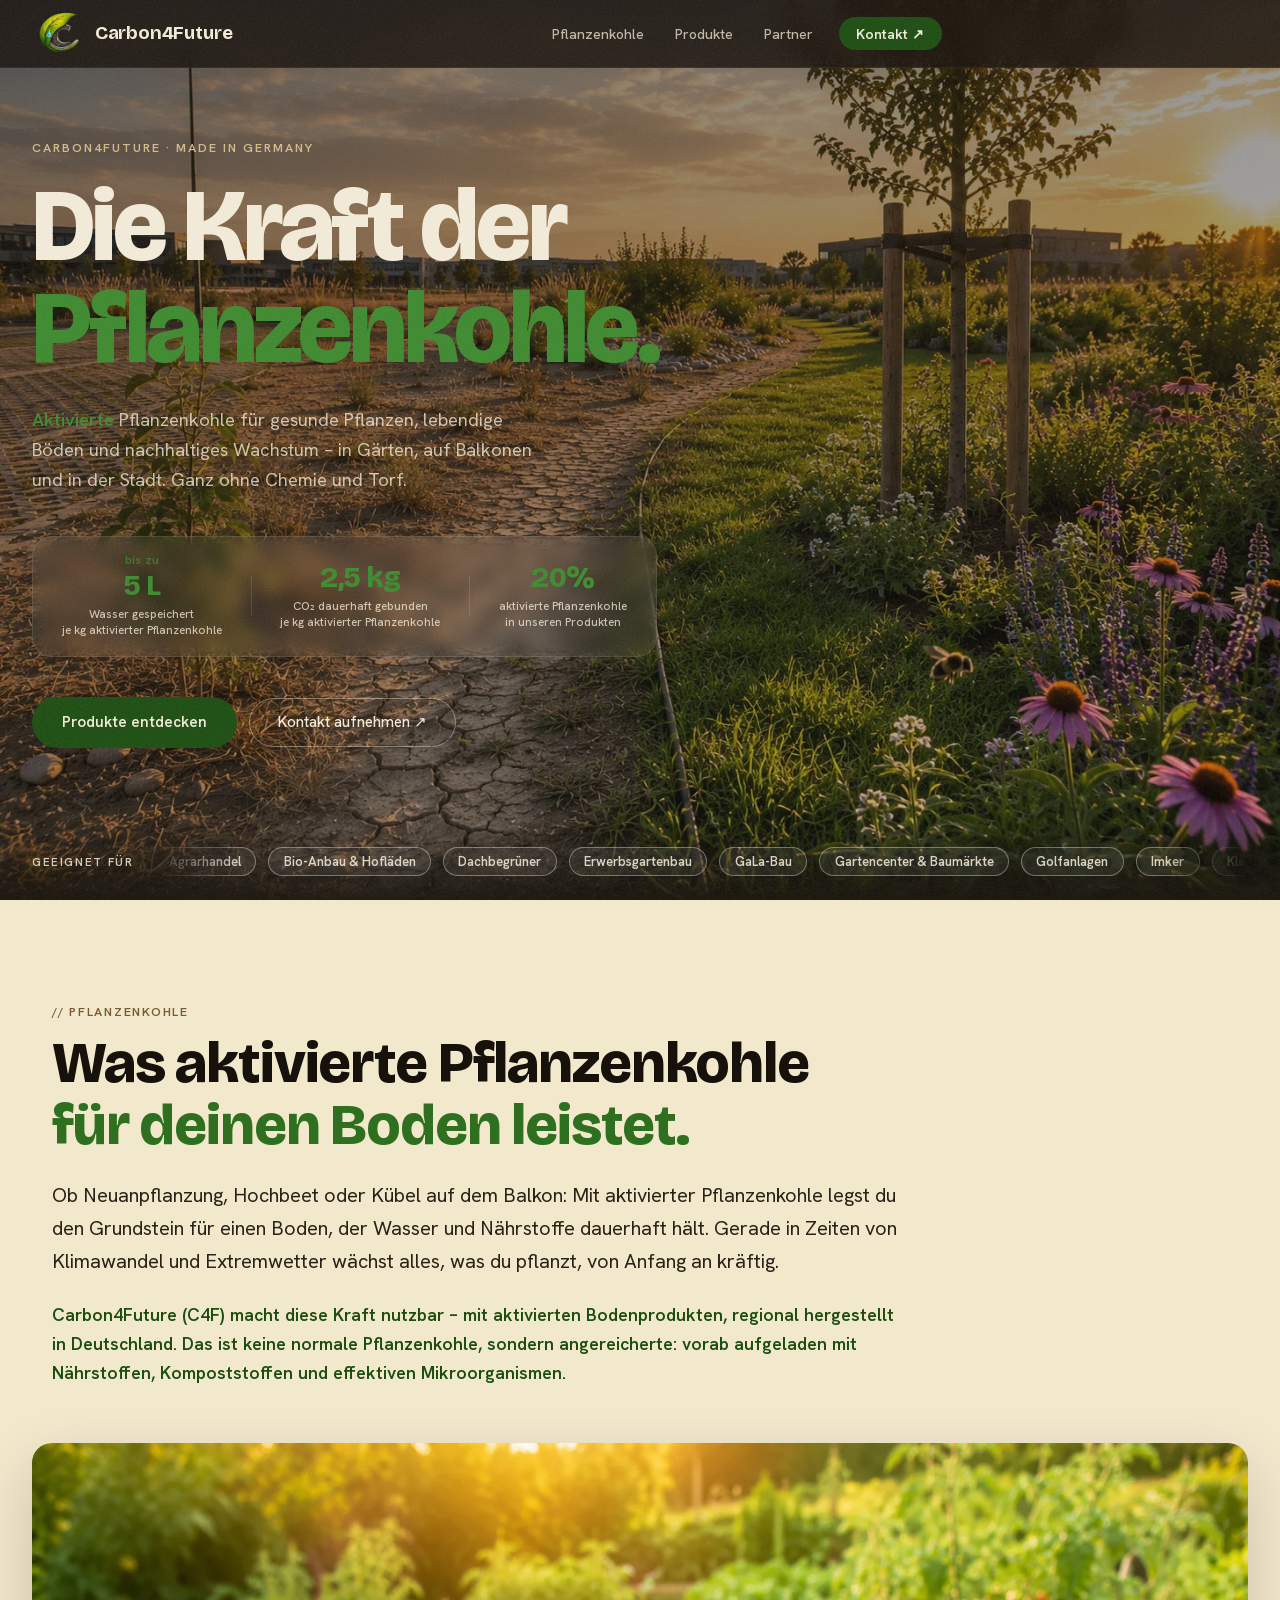
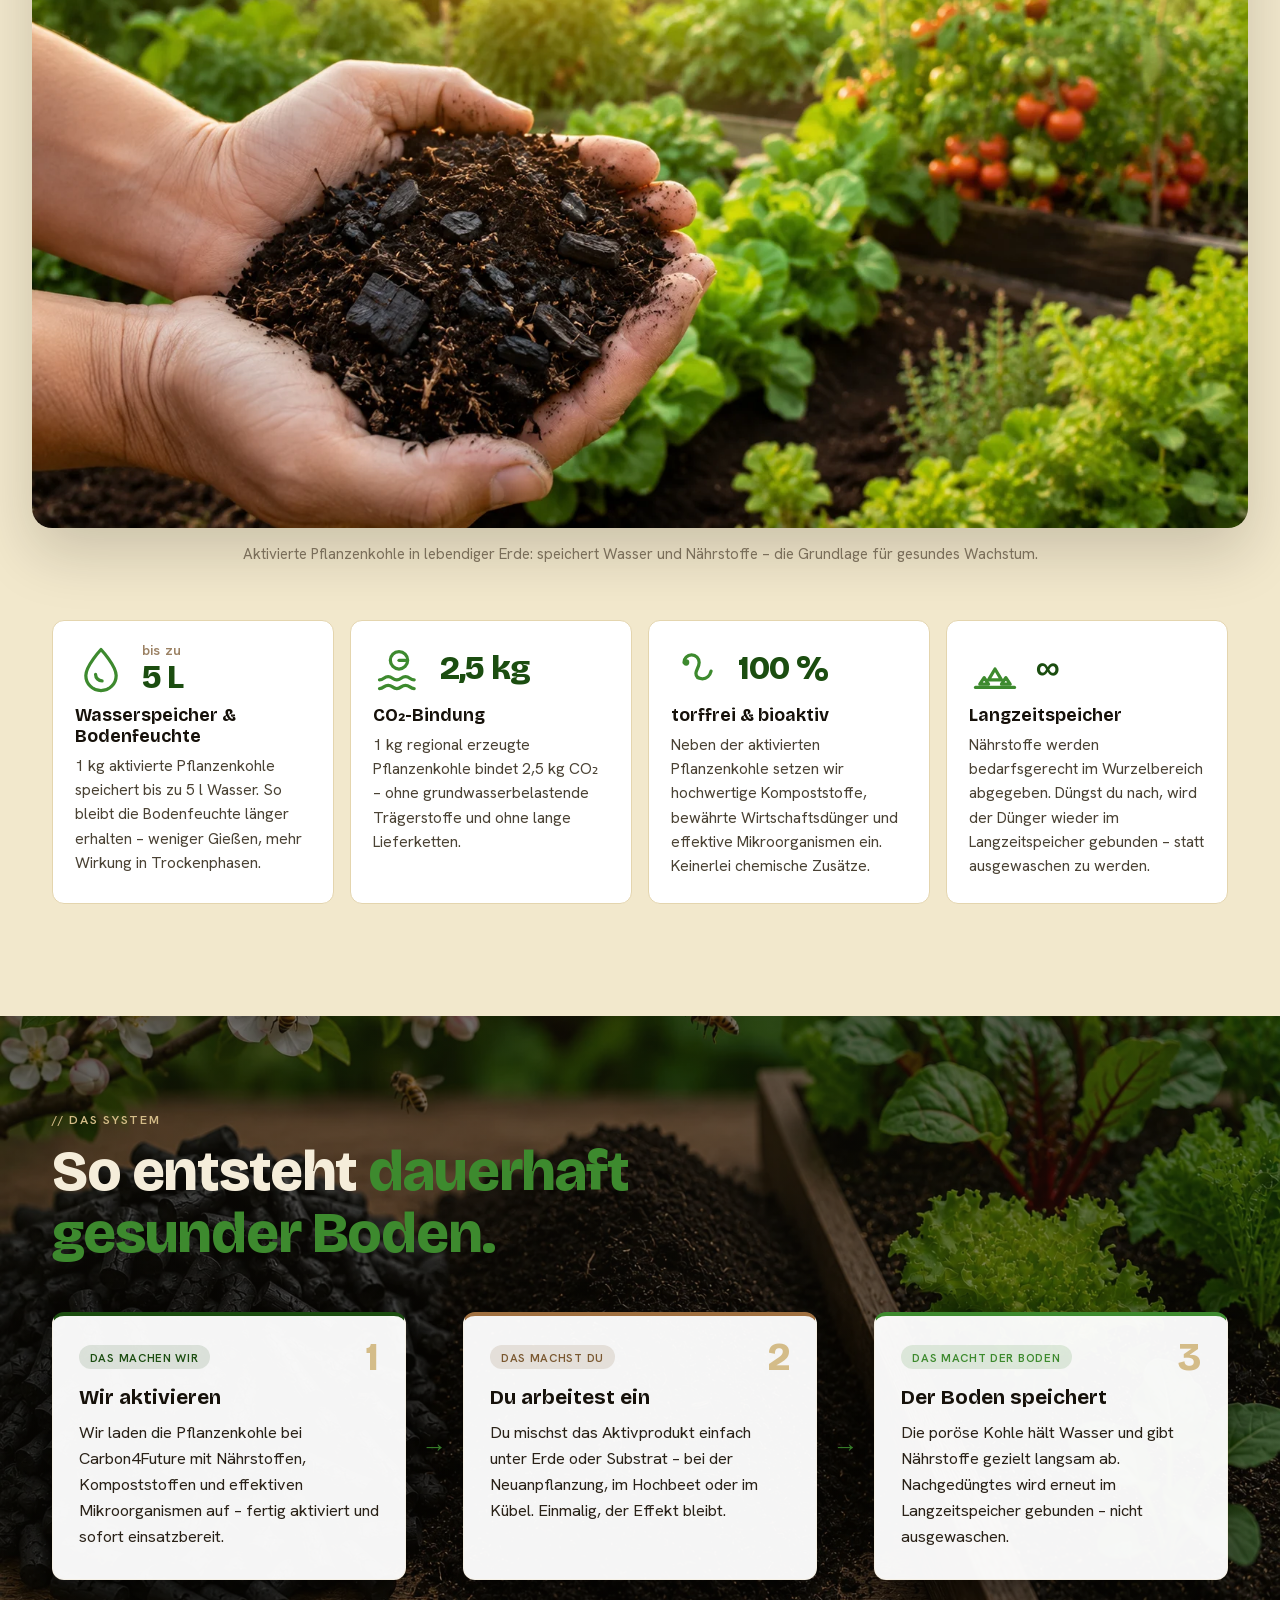
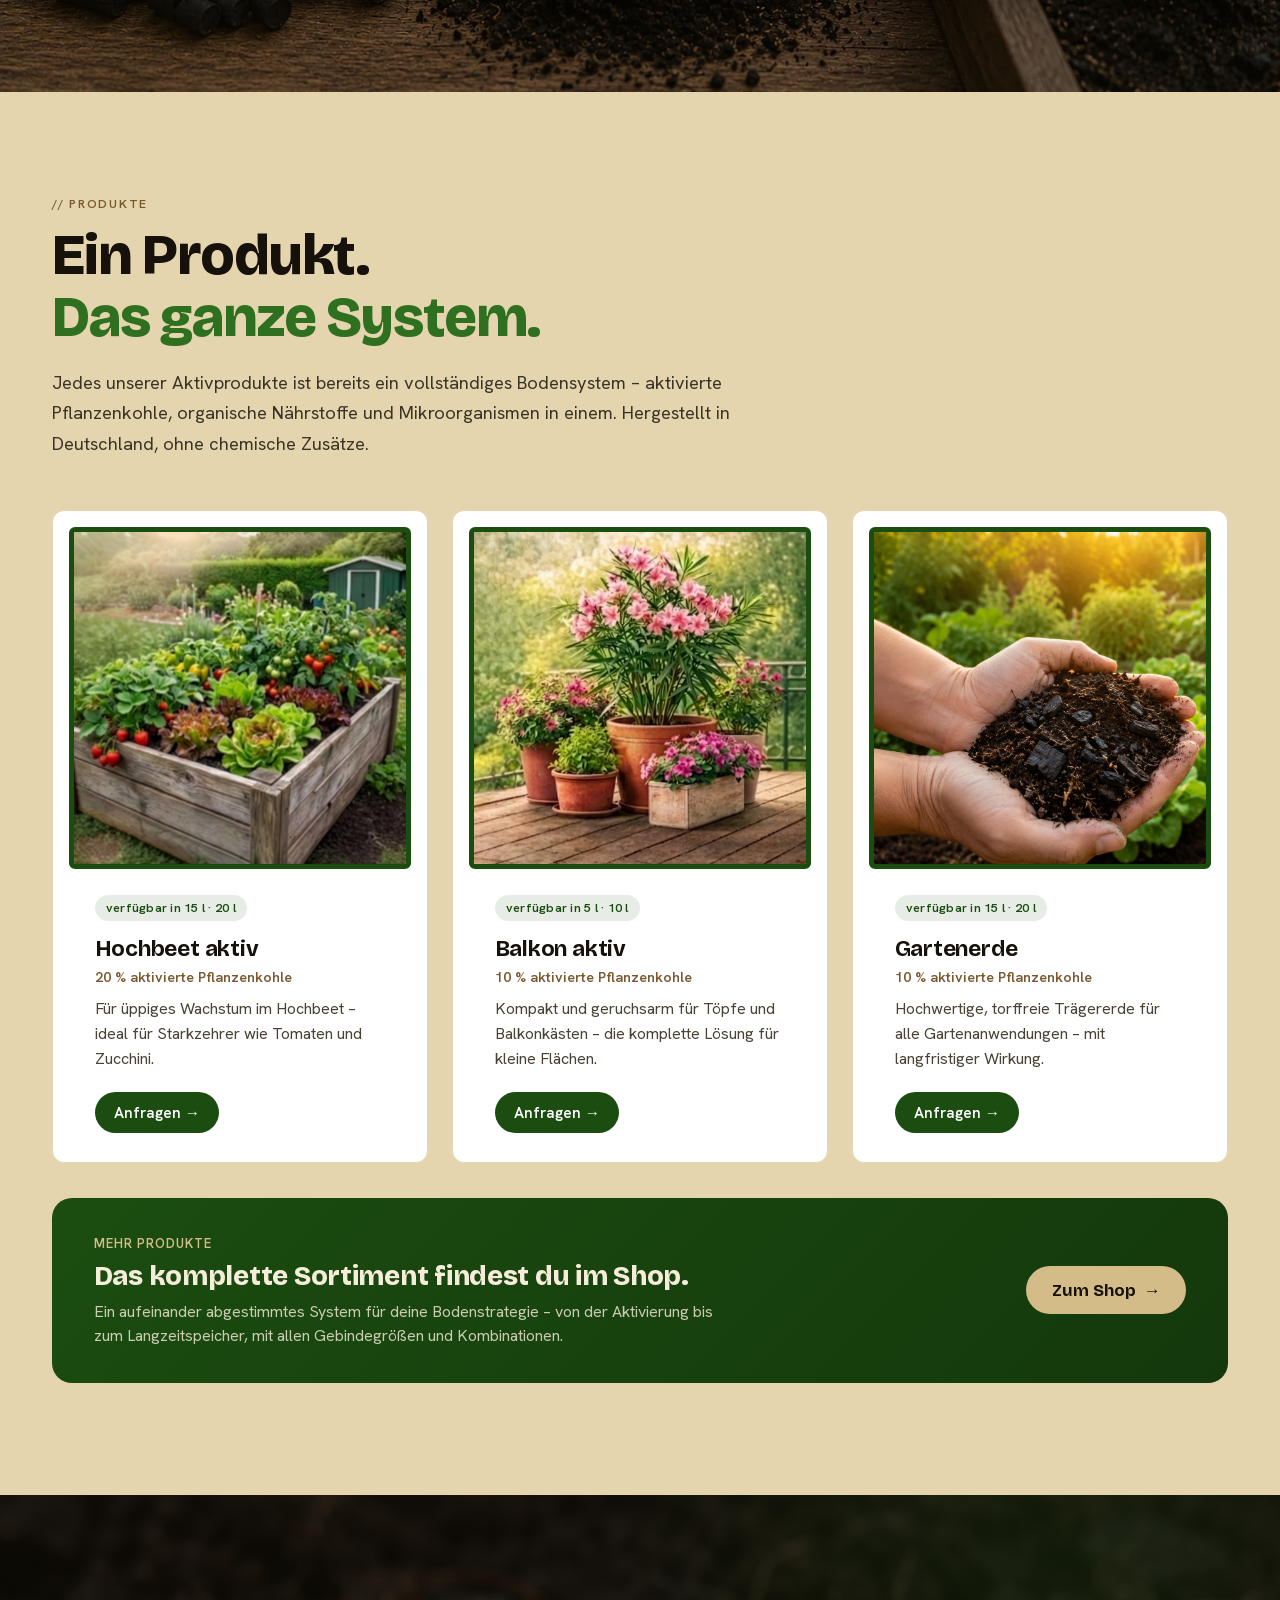
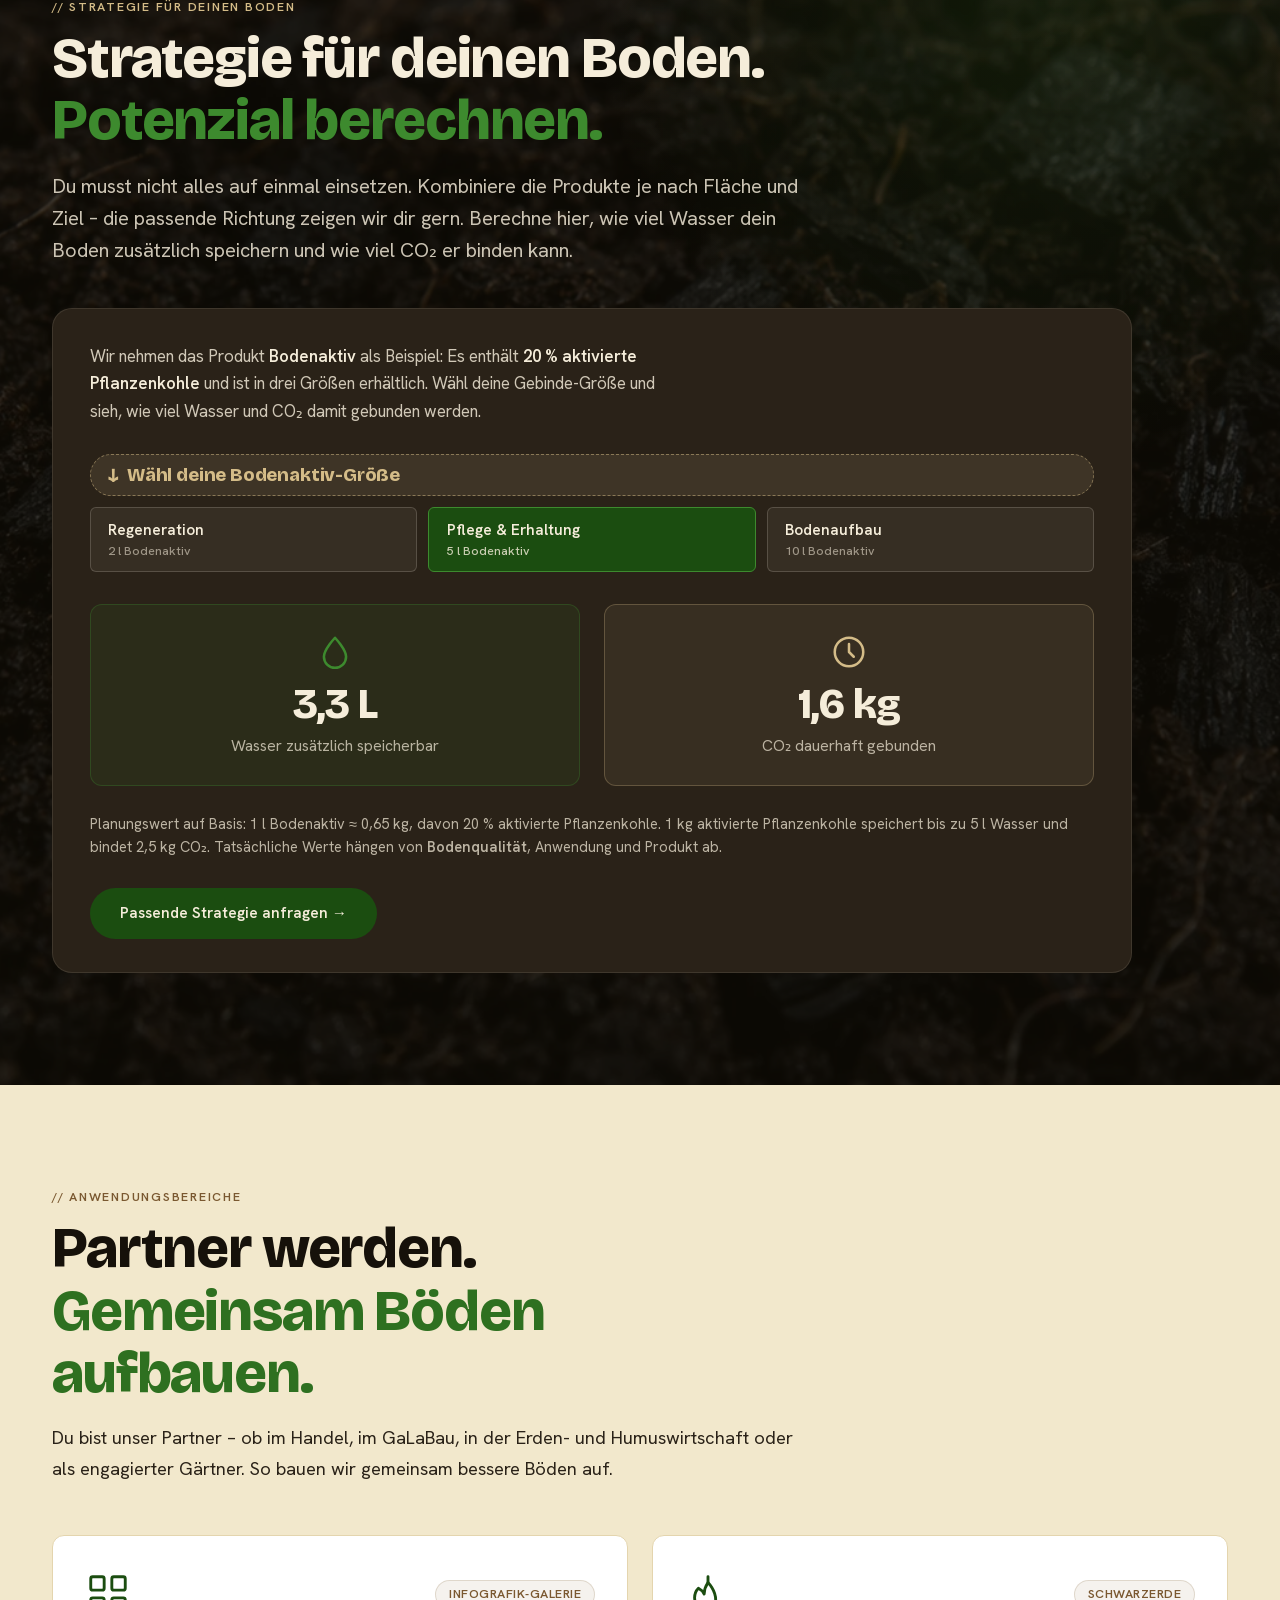
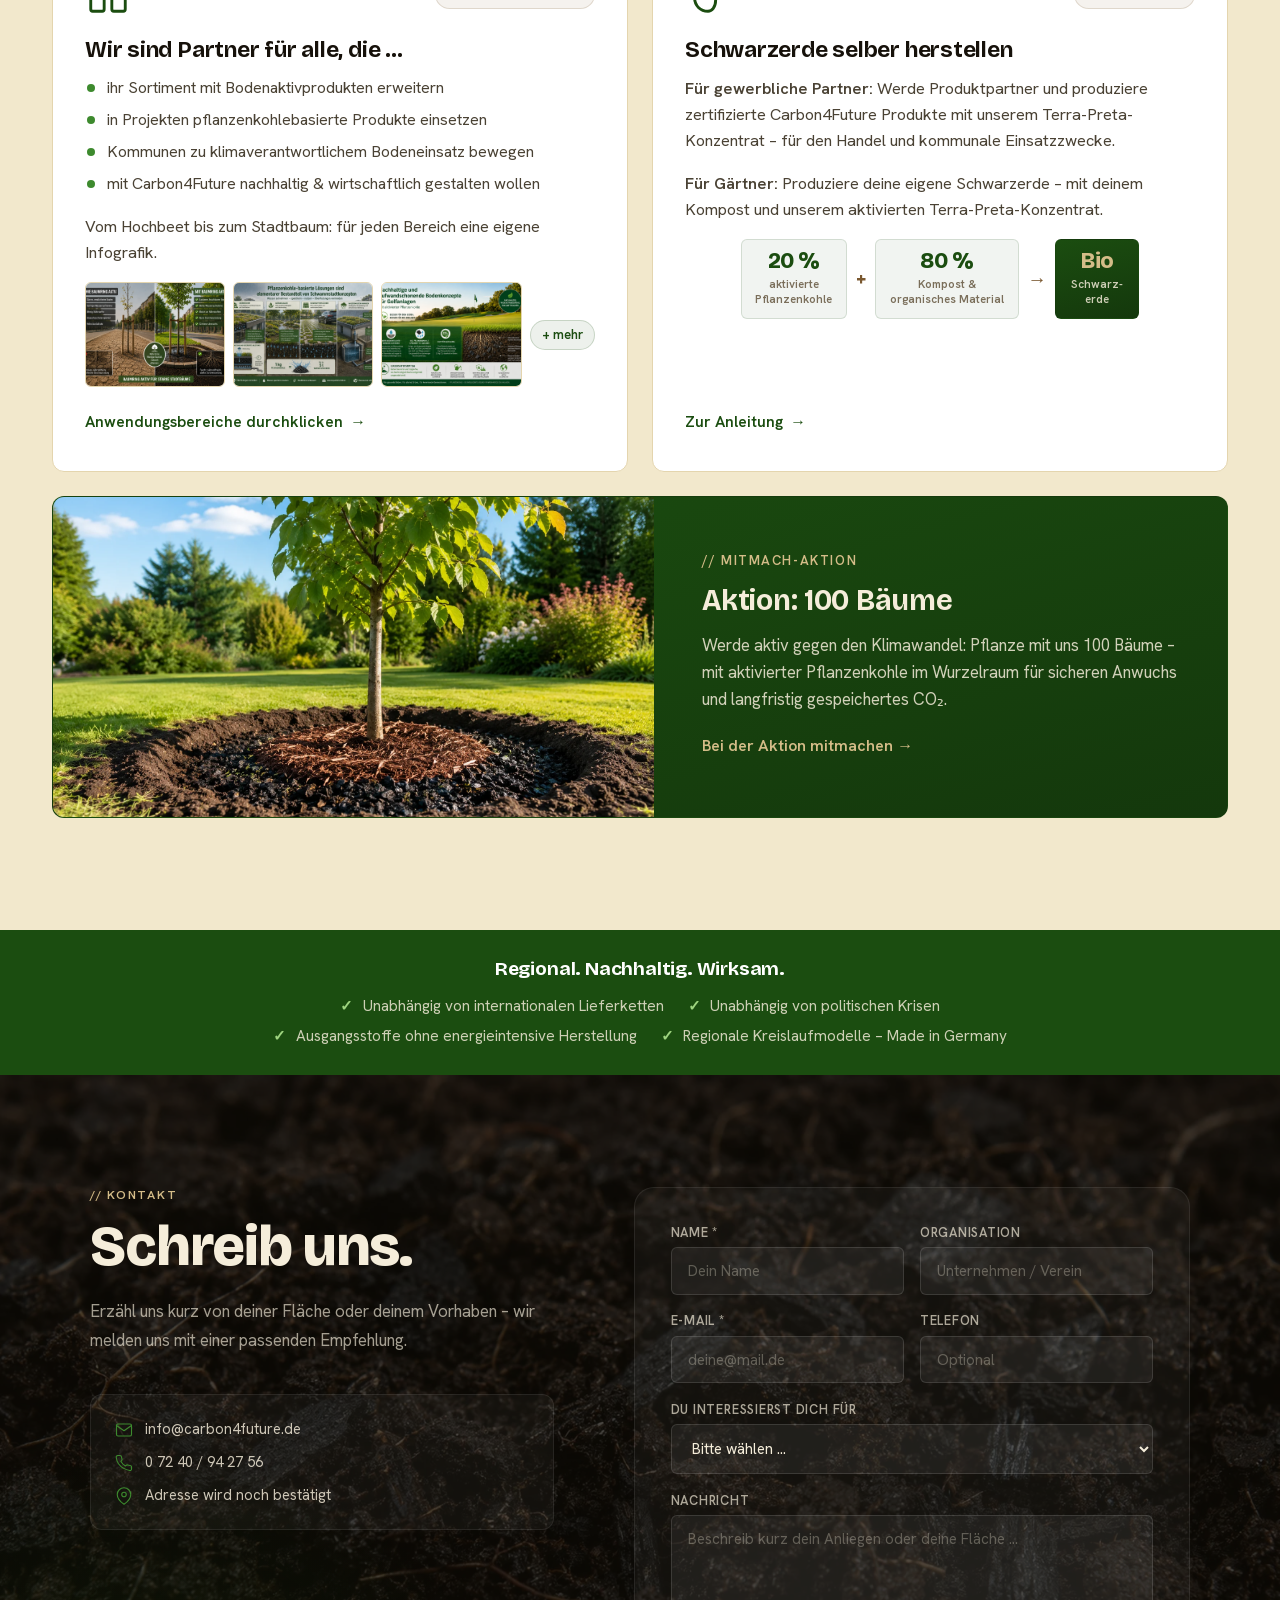
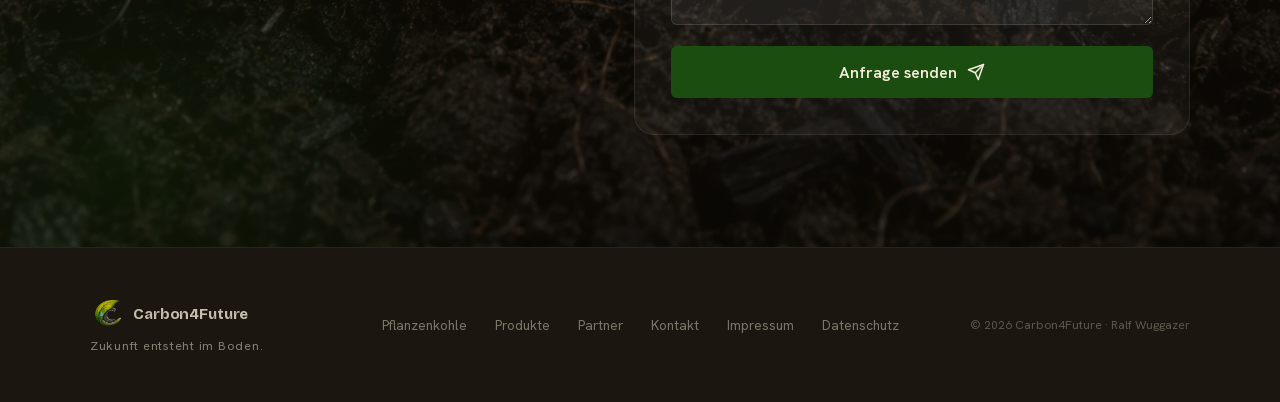
==== commit bccf2139: "Favicon auf alle Seiten hinzugefügt Logo-Bild (logo-c4f-hd.png) als Favicon in Browser-Tabs anzeigen" ====
--- a/index.html
+++ b/index.html
@@ -8,6 +8,7 @@
   <meta property="og:description" content="Aktivierte Pflanzenkohle für gesunde Pflanzen, lebendige Böden und nachhaltiges Wachstum. Ohne Chemie. Ohne Torf.">
   <meta property="og:type" content="website">
   <title>Carbon4Future – Die Kraft der Pflanzenkohle</title>
+  <link rel="icon" type="image/png" href="assets/images/logo-c4f-hd.png">
   <link rel="preload" as="image"
         imagesrcset="assets/images/garden-compare.webp 1024w, assets/images/garden-compare-wide.webp 1920w"
         imagesizes="100vw" type="image/webp" fetchpriority="high">
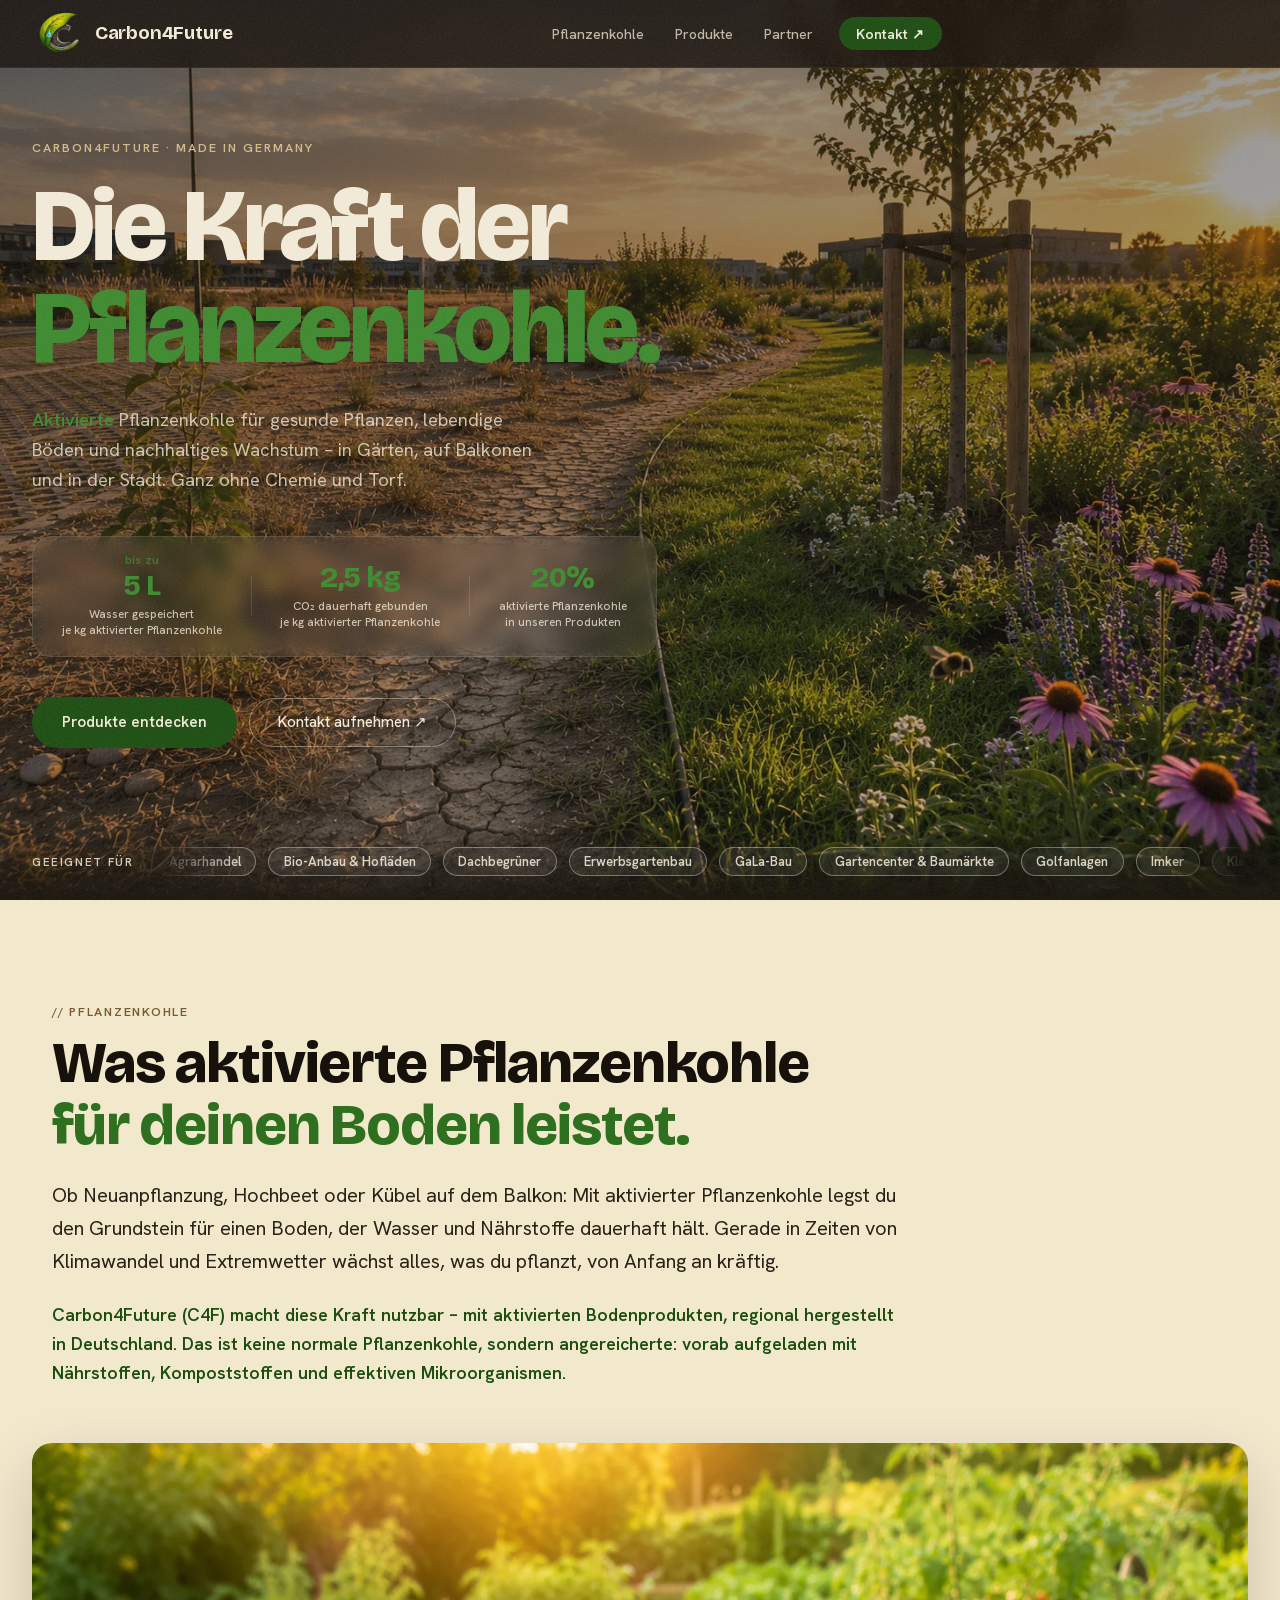
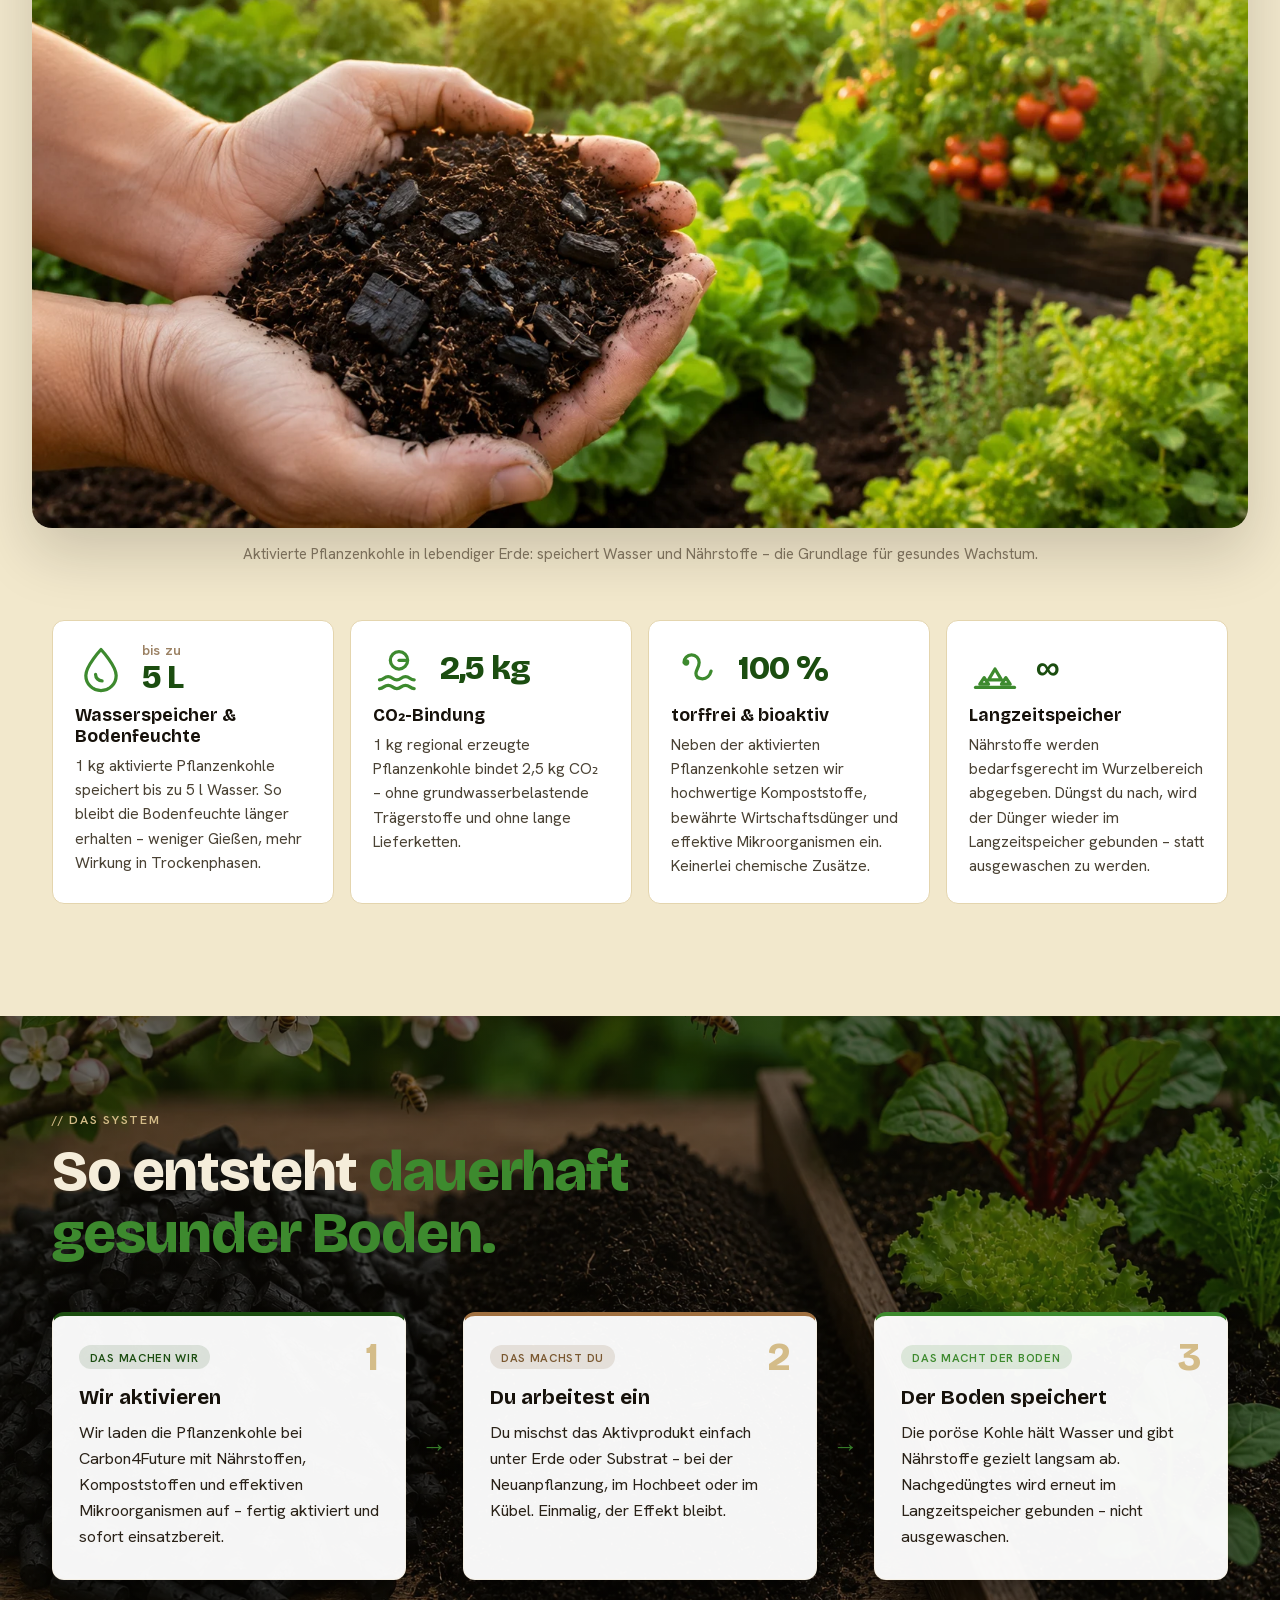
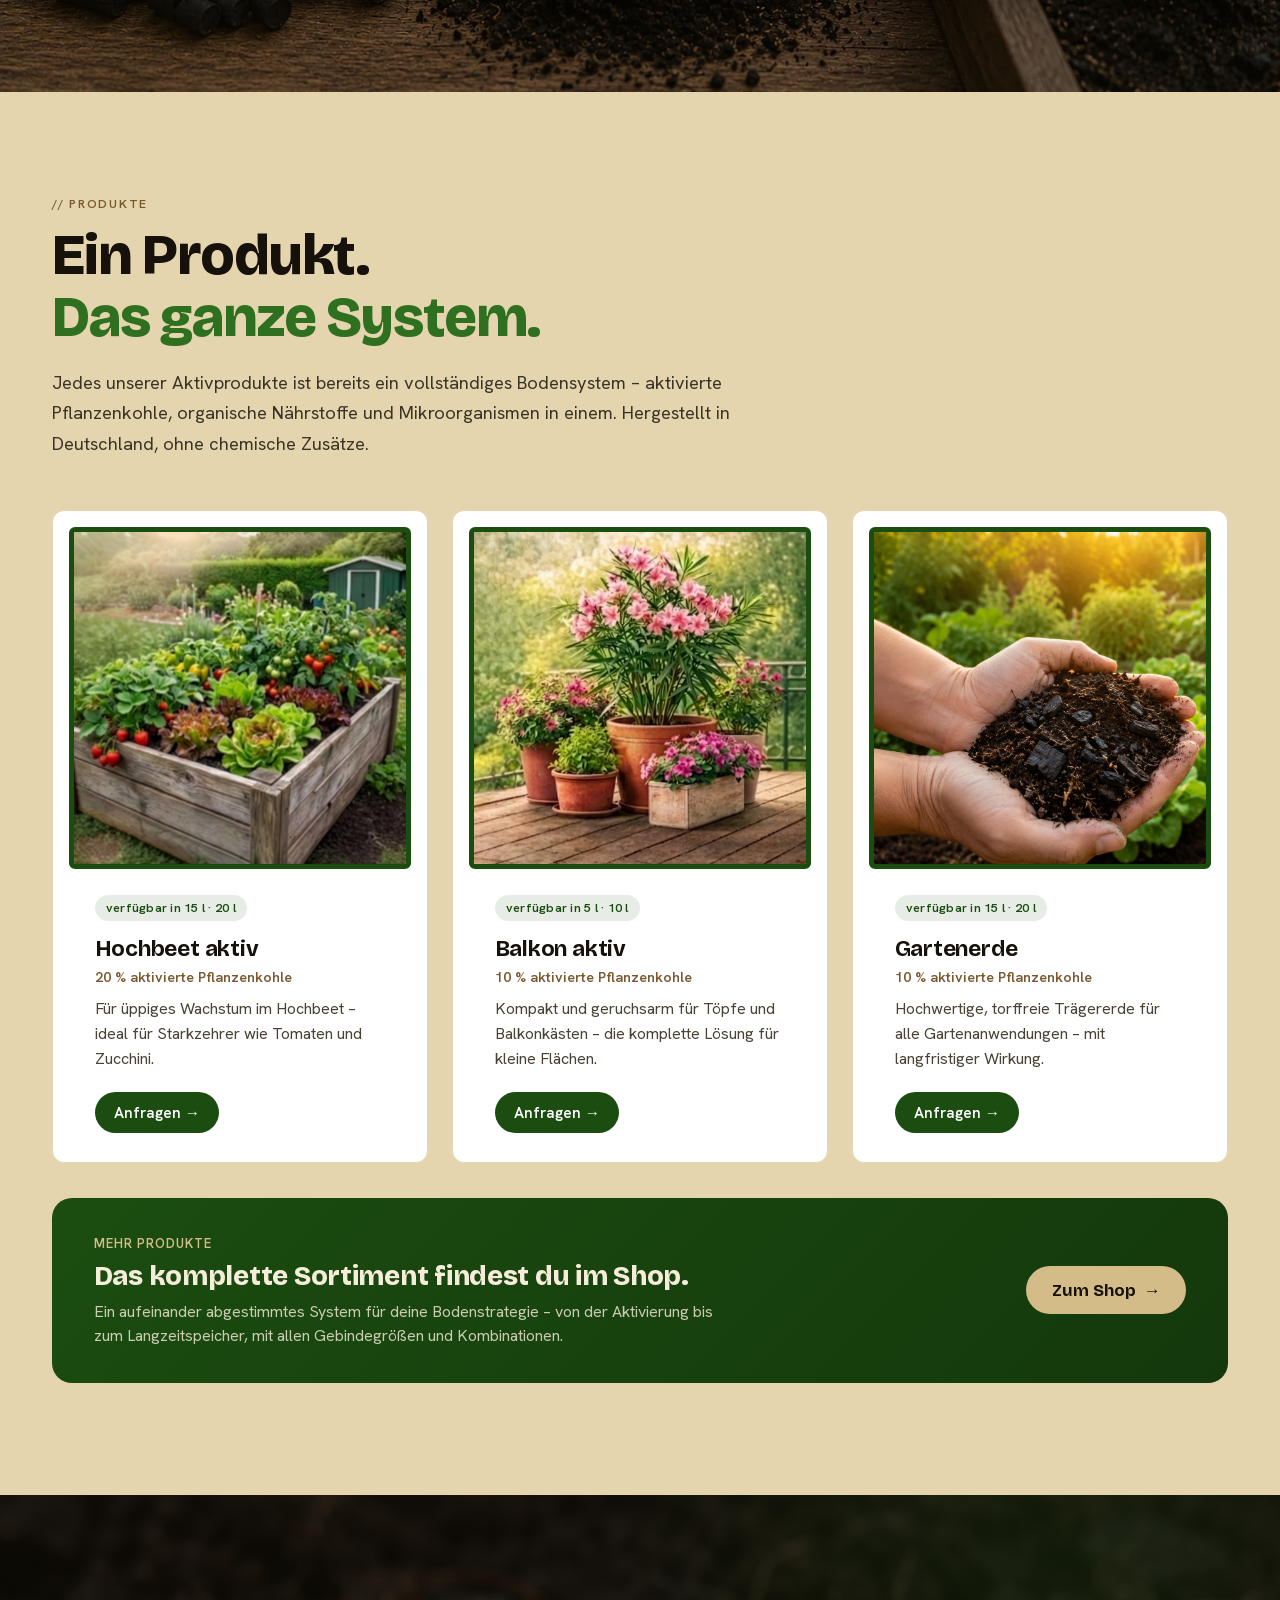
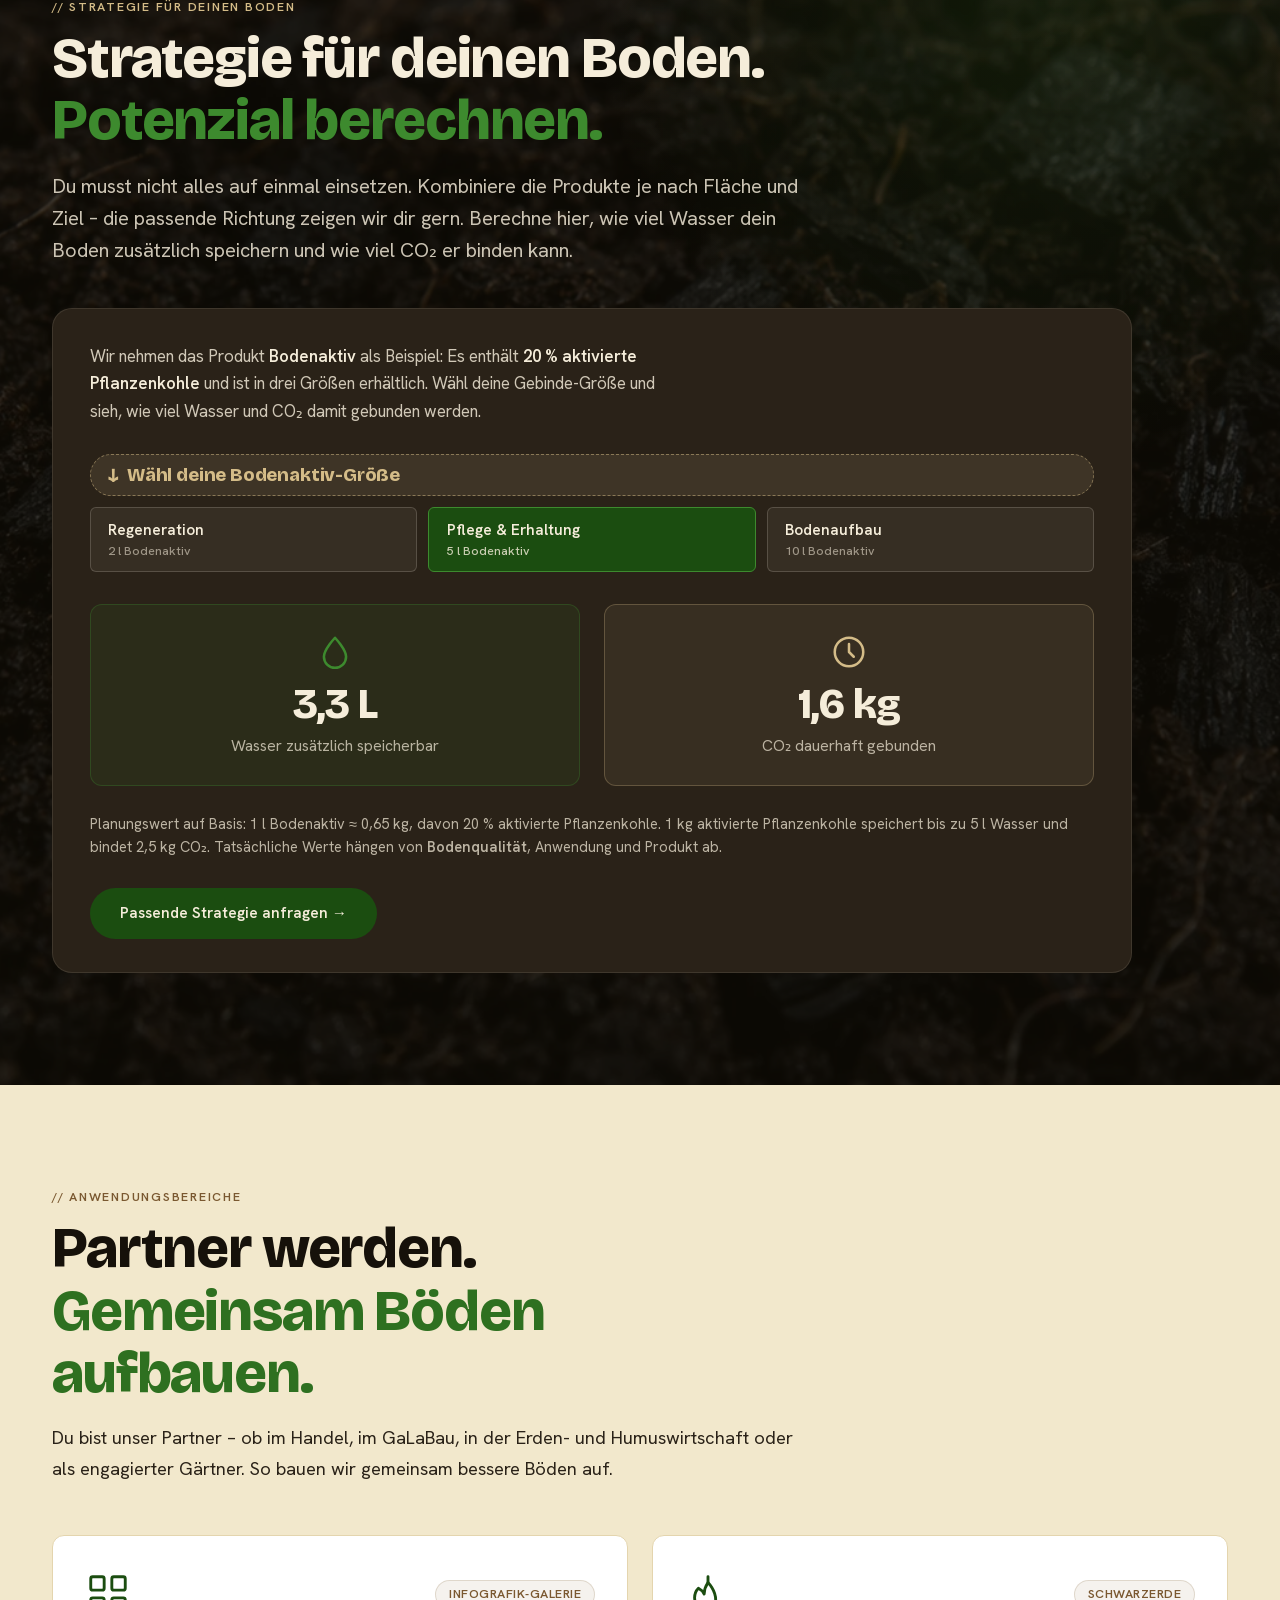
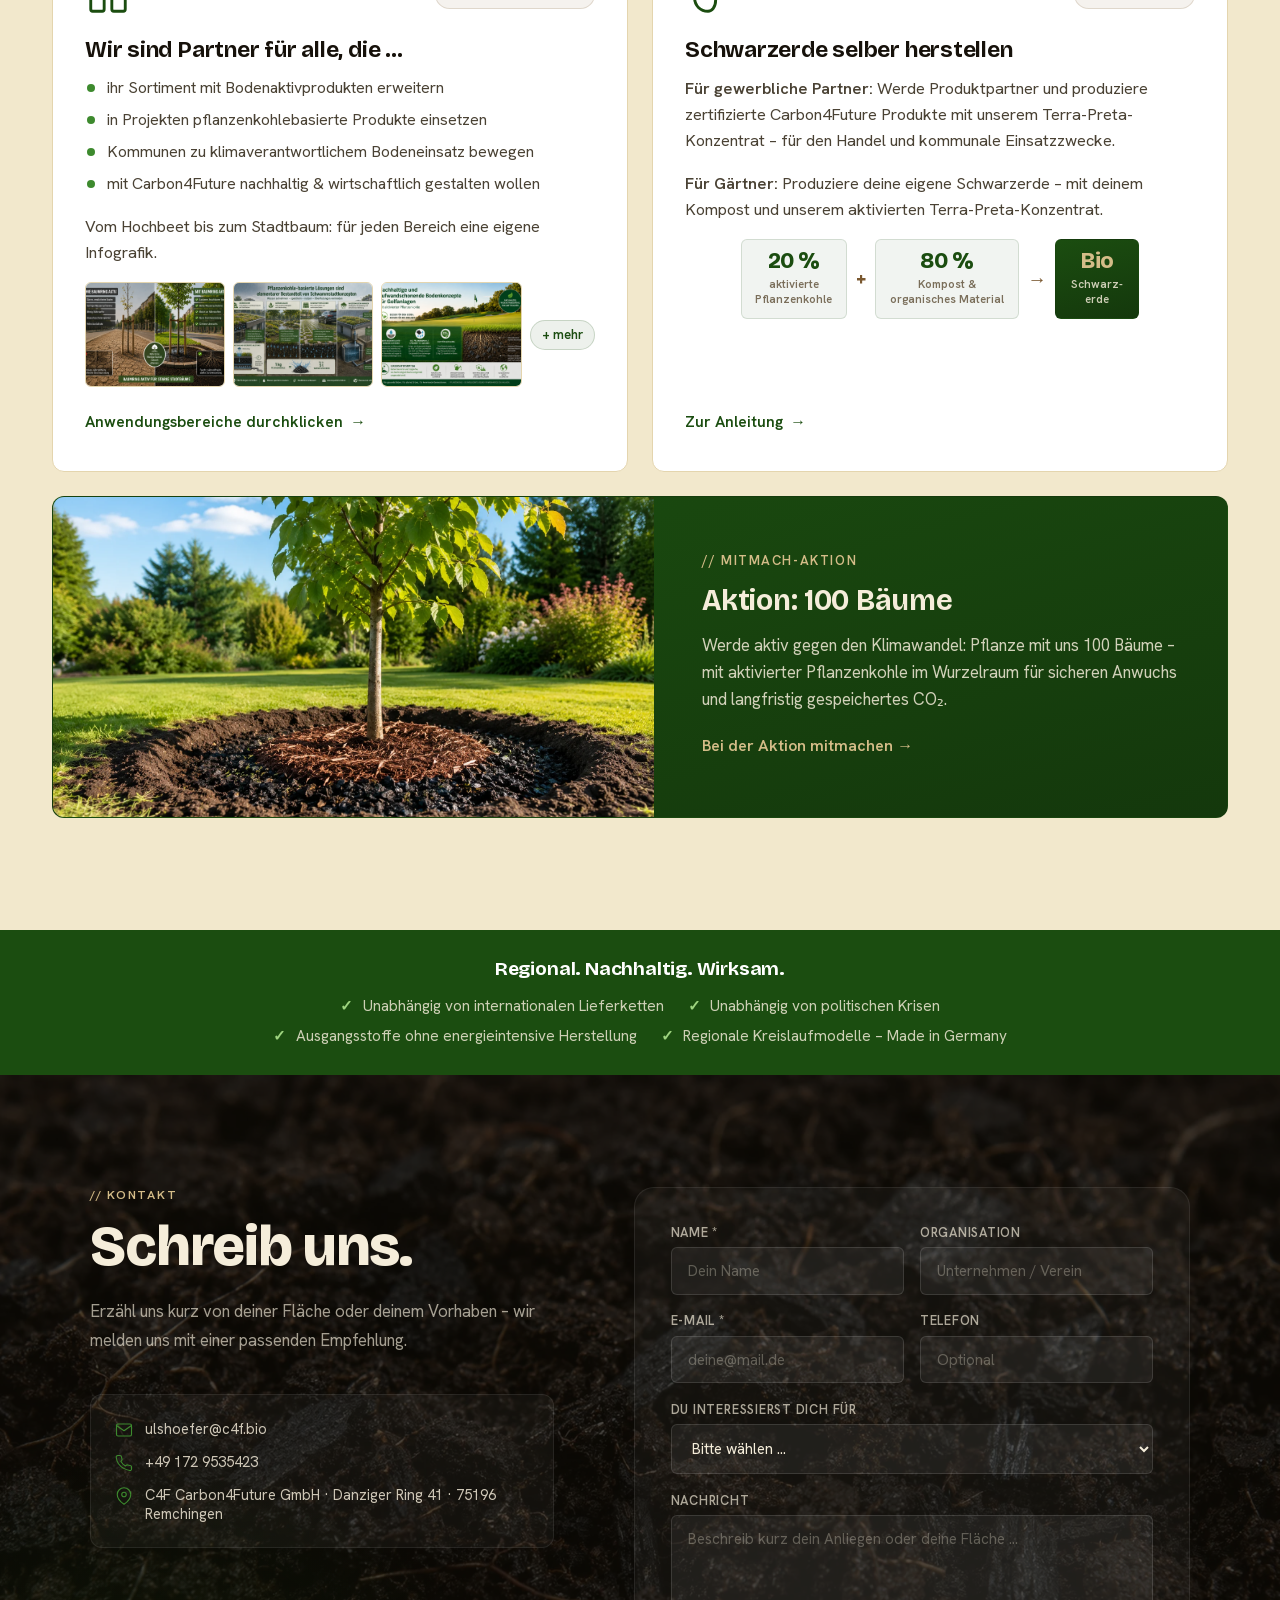
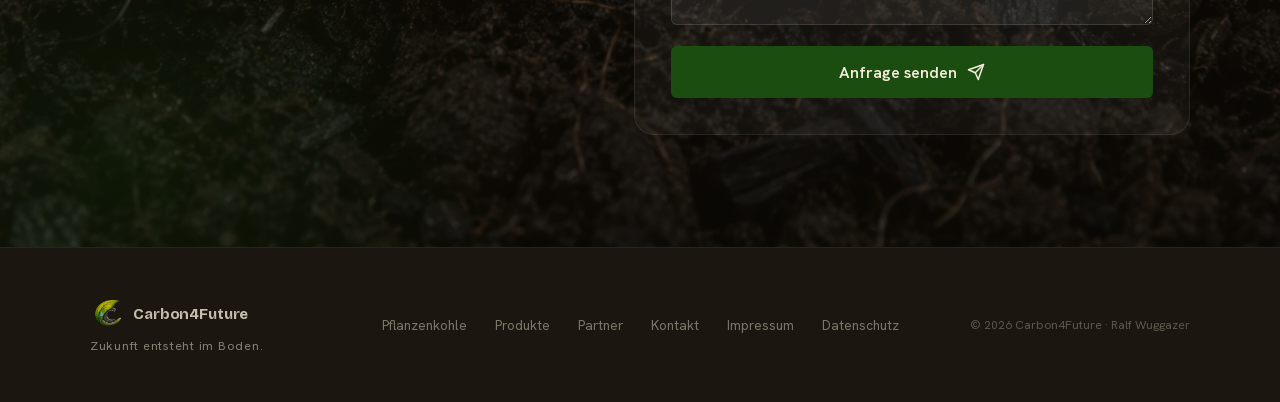
==== commit 4db6890d: "Kontaktdaten im Kontaktbereich aktualisiert E-Mail, Telefon und Adresse von Visitenkarte Alfred Ulsh" ====
--- a/index.html
+++ b/index.html
@@ -436,16 +436,15 @@
         <div class="kontakt-info reveal reveal-d3">
           <div class="kontakt-info-item">
             <svg width="18" height="18" viewBox="0 0 24 24" fill="none" stroke="currentColor" stroke-width="1.5" stroke-linecap="round" stroke-linejoin="round" aria-hidden="true"><path d="M4 4h16c1.1 0 2 .9 2 2v12c0 1.1-.9 2-2 2H4c-1.1 0-2-.9-2-2V6c0-1.1.9-2 2-2z"/><polyline points="22,6 12,13 2,6"/></svg>
-            <a href="mailto:info@carbon4future.de">info@carbon4future.de</a>
+            <a href="mailto:ulshoefer@c4f.bio">ulshoefer@c4f.bio</a>
           </div>
           <div class="kontakt-info-item">
             <svg width="18" height="18" viewBox="0 0 24 24" fill="none" stroke="currentColor" stroke-width="1.5" stroke-linecap="round" stroke-linejoin="round" aria-hidden="true"><path d="M22 16.92v3a2 2 0 0 1-2.18 2 19.79 19.79 0 0 1-8.63-3.07A19.5 19.5 0 0 1 4.69 13a19.79 19.79 0 0 1-3.07-8.67A2 2 0 0 1 3.61 2h3a2 2 0 0 1 2 1.72c.127.96.361 1.903.7 2.81a2 2 0 0 1-.45 2.11L7.91 9.91a16 16 0 0 0 6.07 6.07l.96-.96a2 2 0 0 1 2.11-.45c.907.339 1.85.573 2.81.7A2 2 0 0 1 22 16.92z"/></svg>
-            <a href="tel:+4972409427560">0 72 40 / 94 27 56</a>
+            <a href="tel:+491729535423">+49 172 9535423</a>
           </div>
           <div class="kontakt-info-item">
             <svg width="18" height="18" viewBox="0 0 24 24" fill="none" stroke="currentColor" stroke-width="1.5" stroke-linecap="round" stroke-linejoin="round" aria-hidden="true"><path d="M21 10c0 7-9 13-9 13s-9-6-9-13a9 9 0 0 1 18 0z"/><circle cx="12" cy="10" r="3"/></svg>
-            <!-- TODO: Adresse bitte bestätigen -->
-            <span>Adresse wird noch bestätigt</span>
+            <span>C4F Carbon4Future GmbH · Danziger Ring 41 · 75196 Remchingen</span>
           </div>
         </div>
       </div>
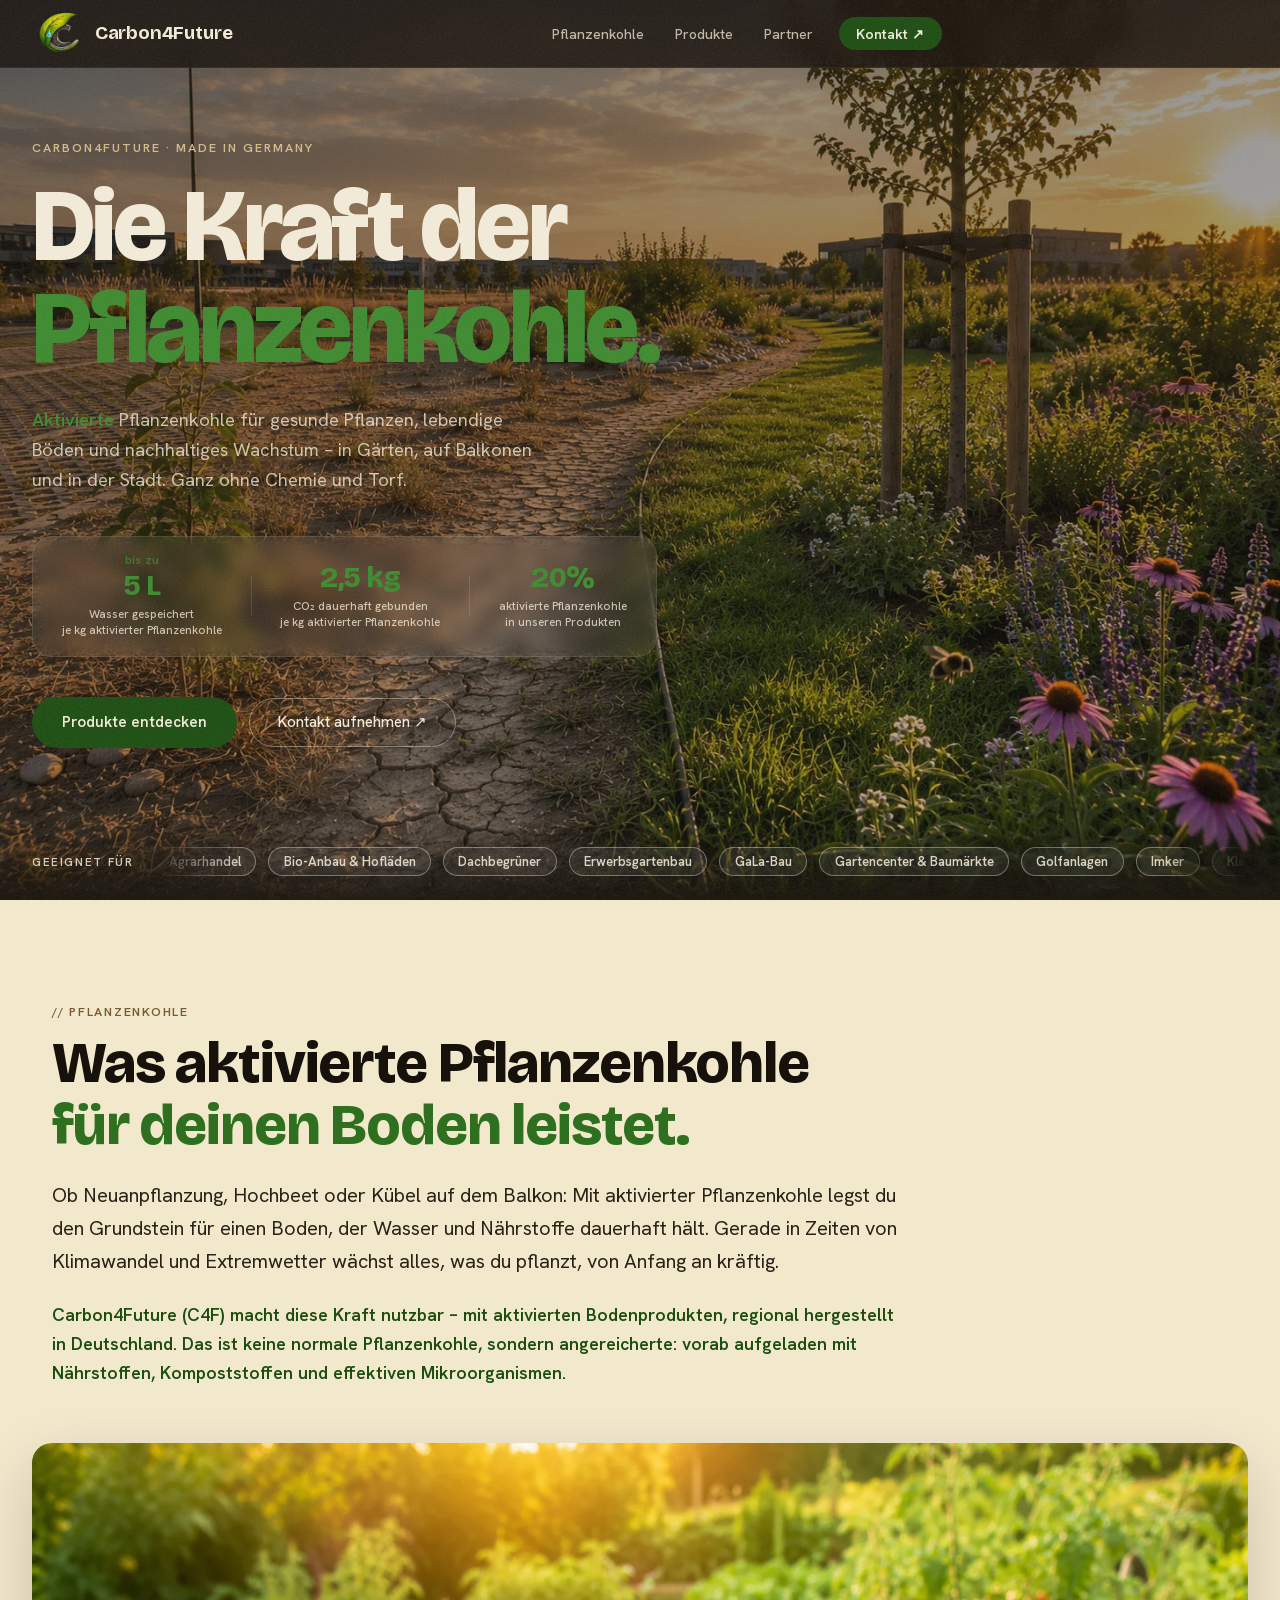
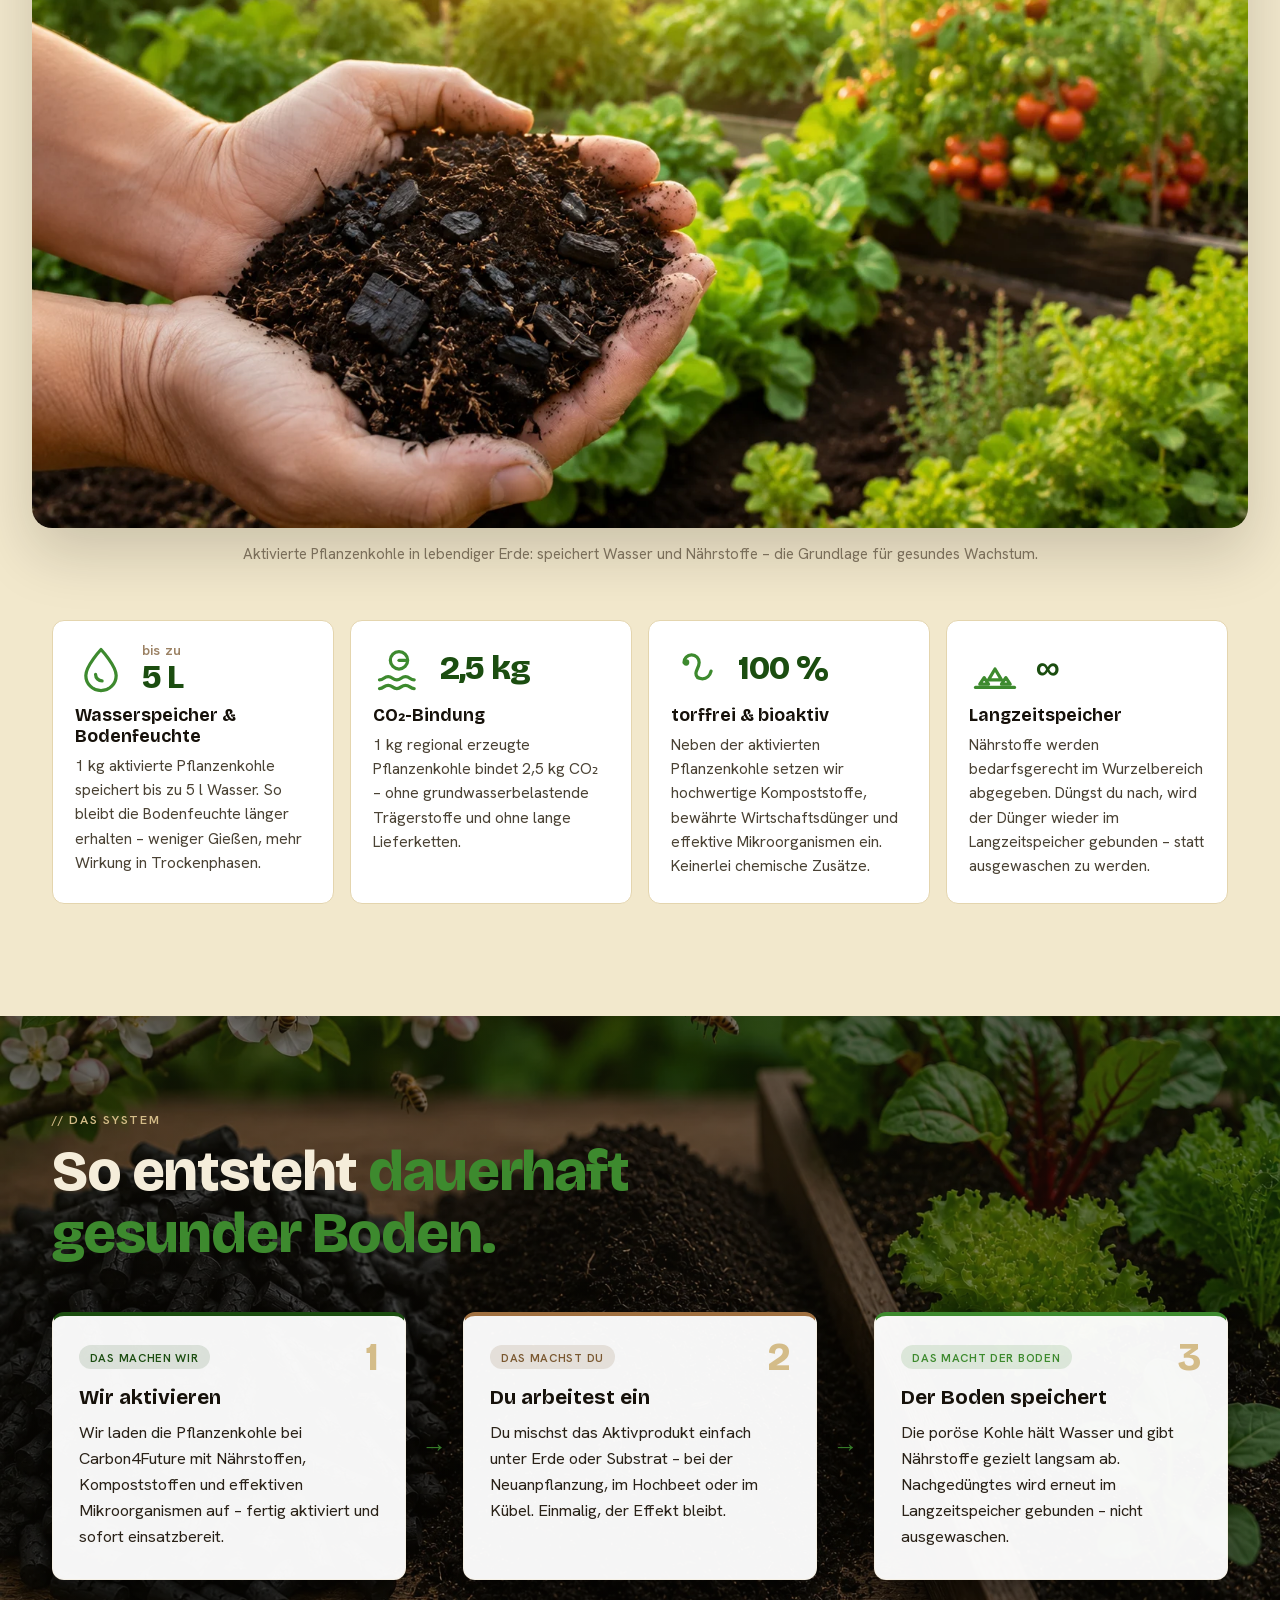
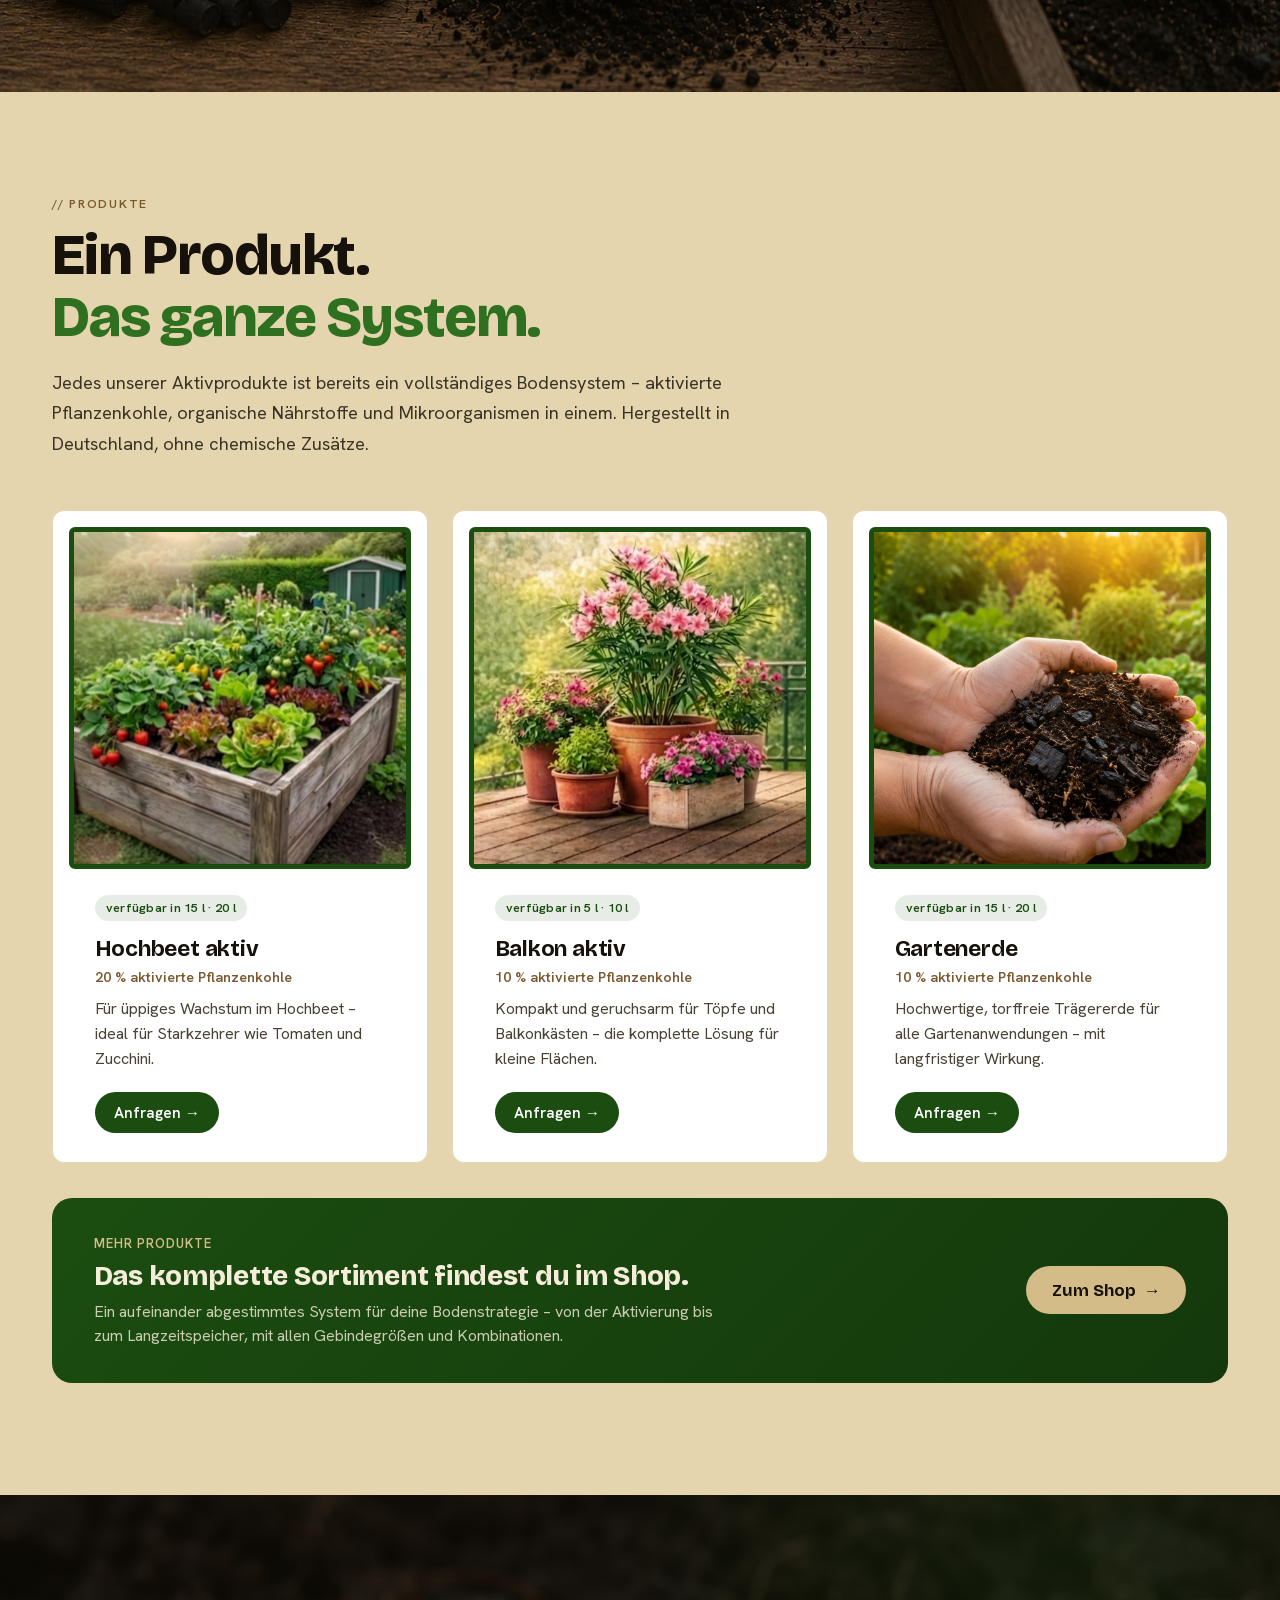
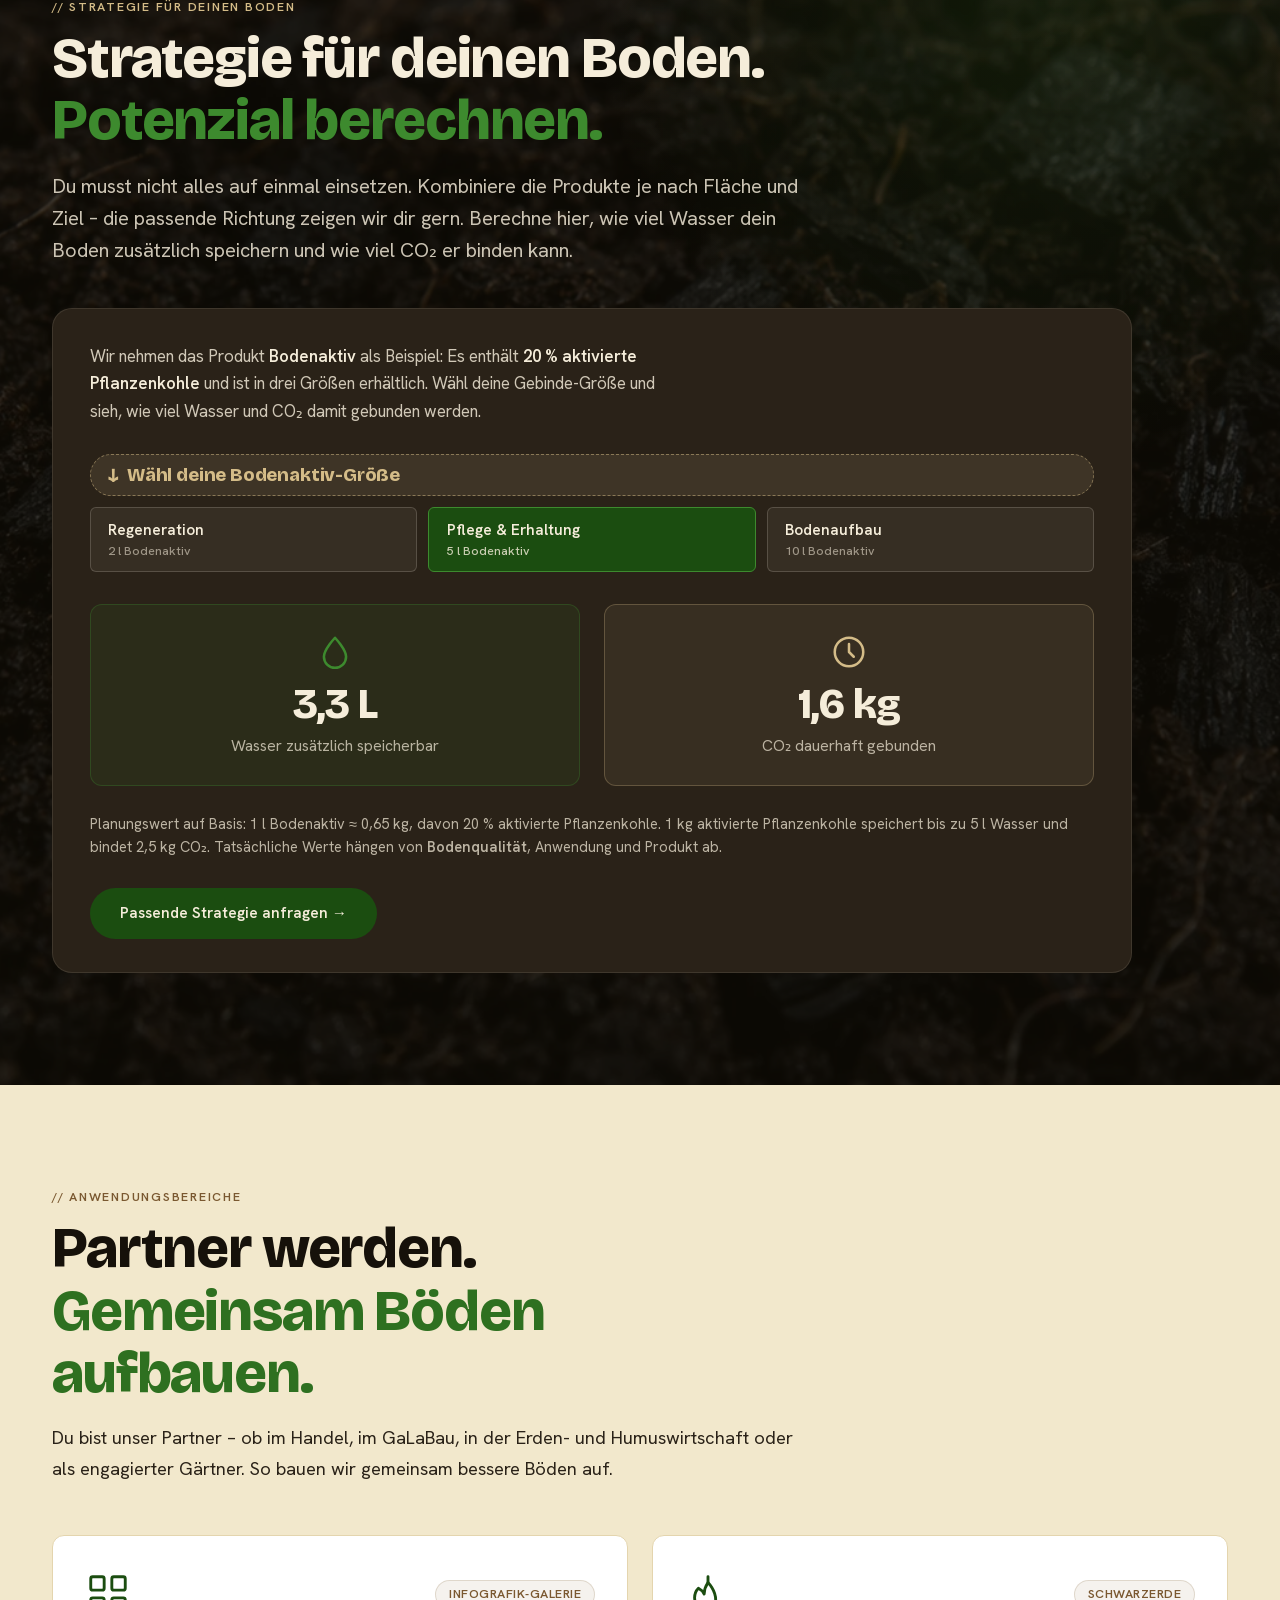
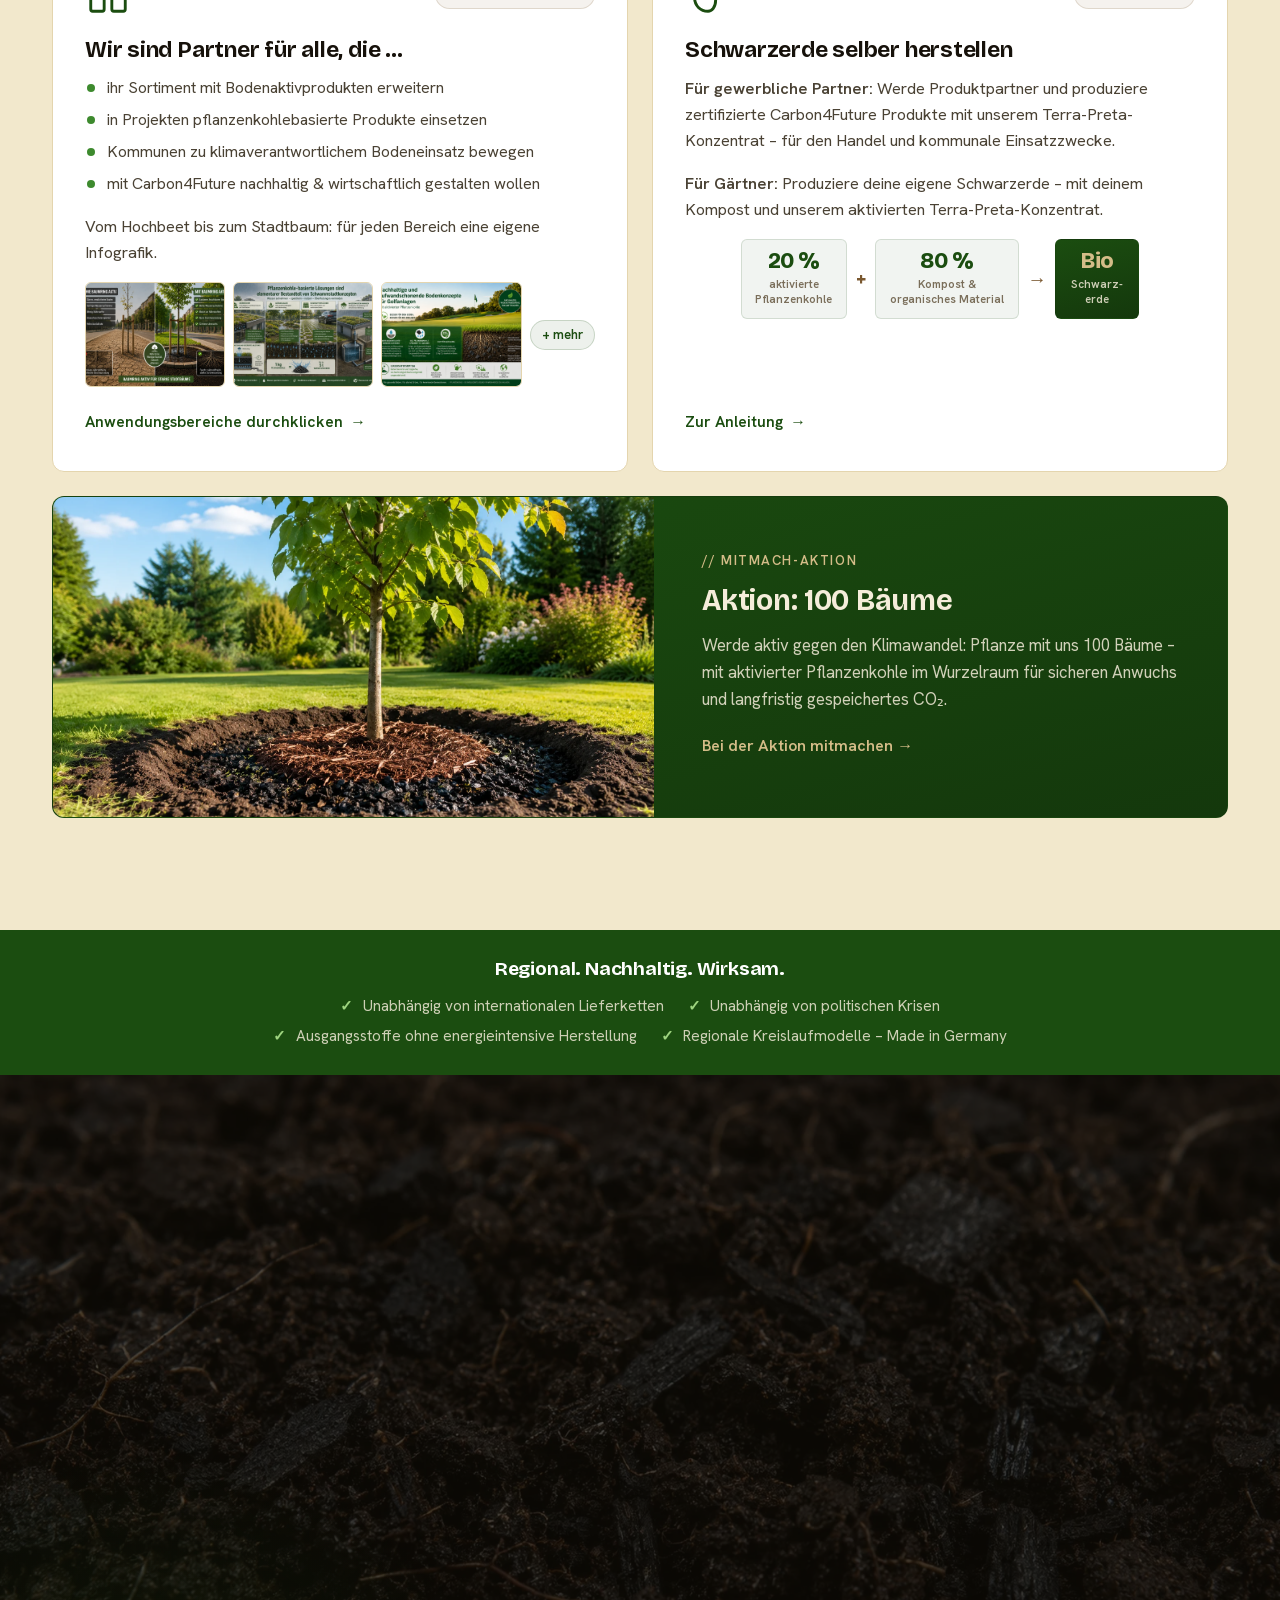
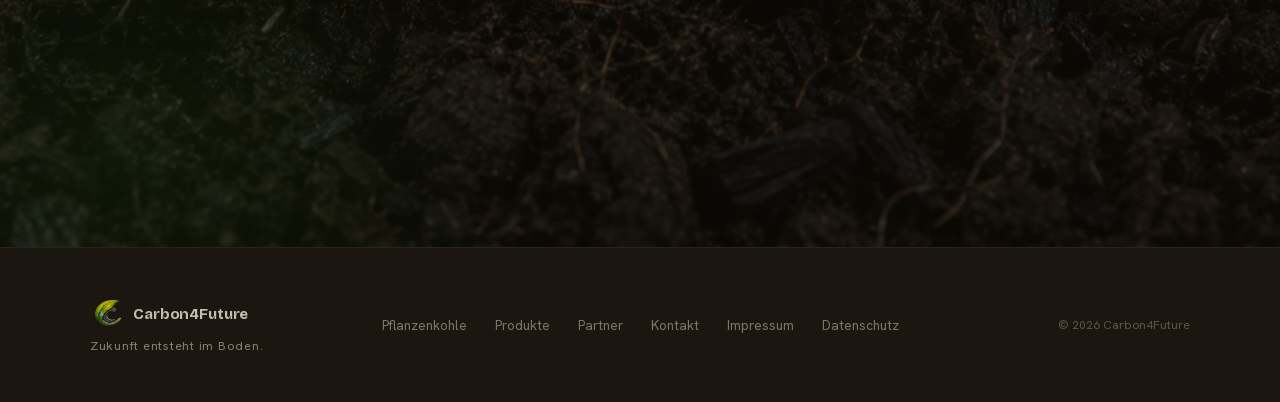
==== commit 8ec49c3c: "Rechtstexte korrigiert: MStV, Vercel-Hosting, Cookie-Hinweis Impressum: - § 55 Abs. 2 RStV (veraltet" ====
--- a/index.html
+++ b/index.html
@@ -520,7 +520,7 @@
         <a href="datenschutz.html">Datenschutz</a>
       </nav>
       <!-- TODO: Adresse bestätigen -->
-      <div class="footer-copy">© 2026 Carbon4Future · Ralf Wuggazer</div>
+      <div class="footer-copy">© 2026 Carbon4Future</div>
     </div>
   </footer>
 
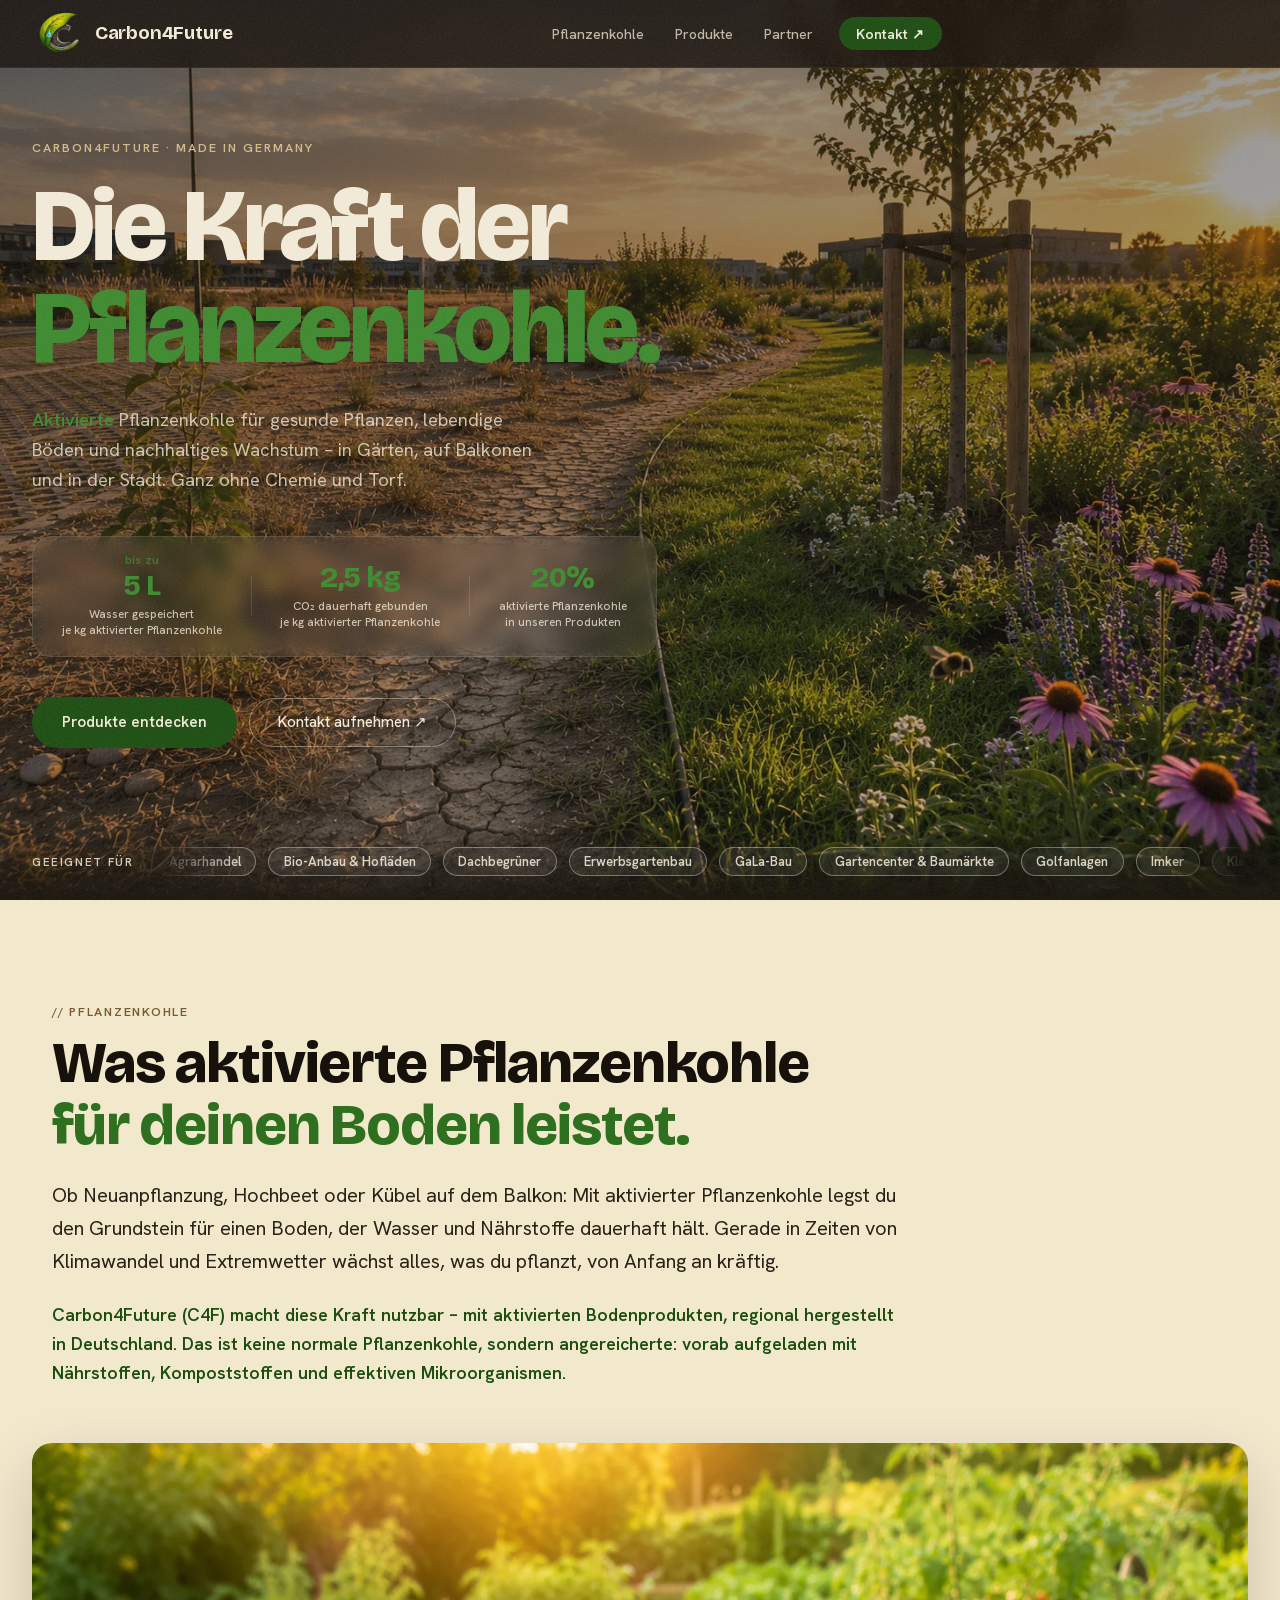
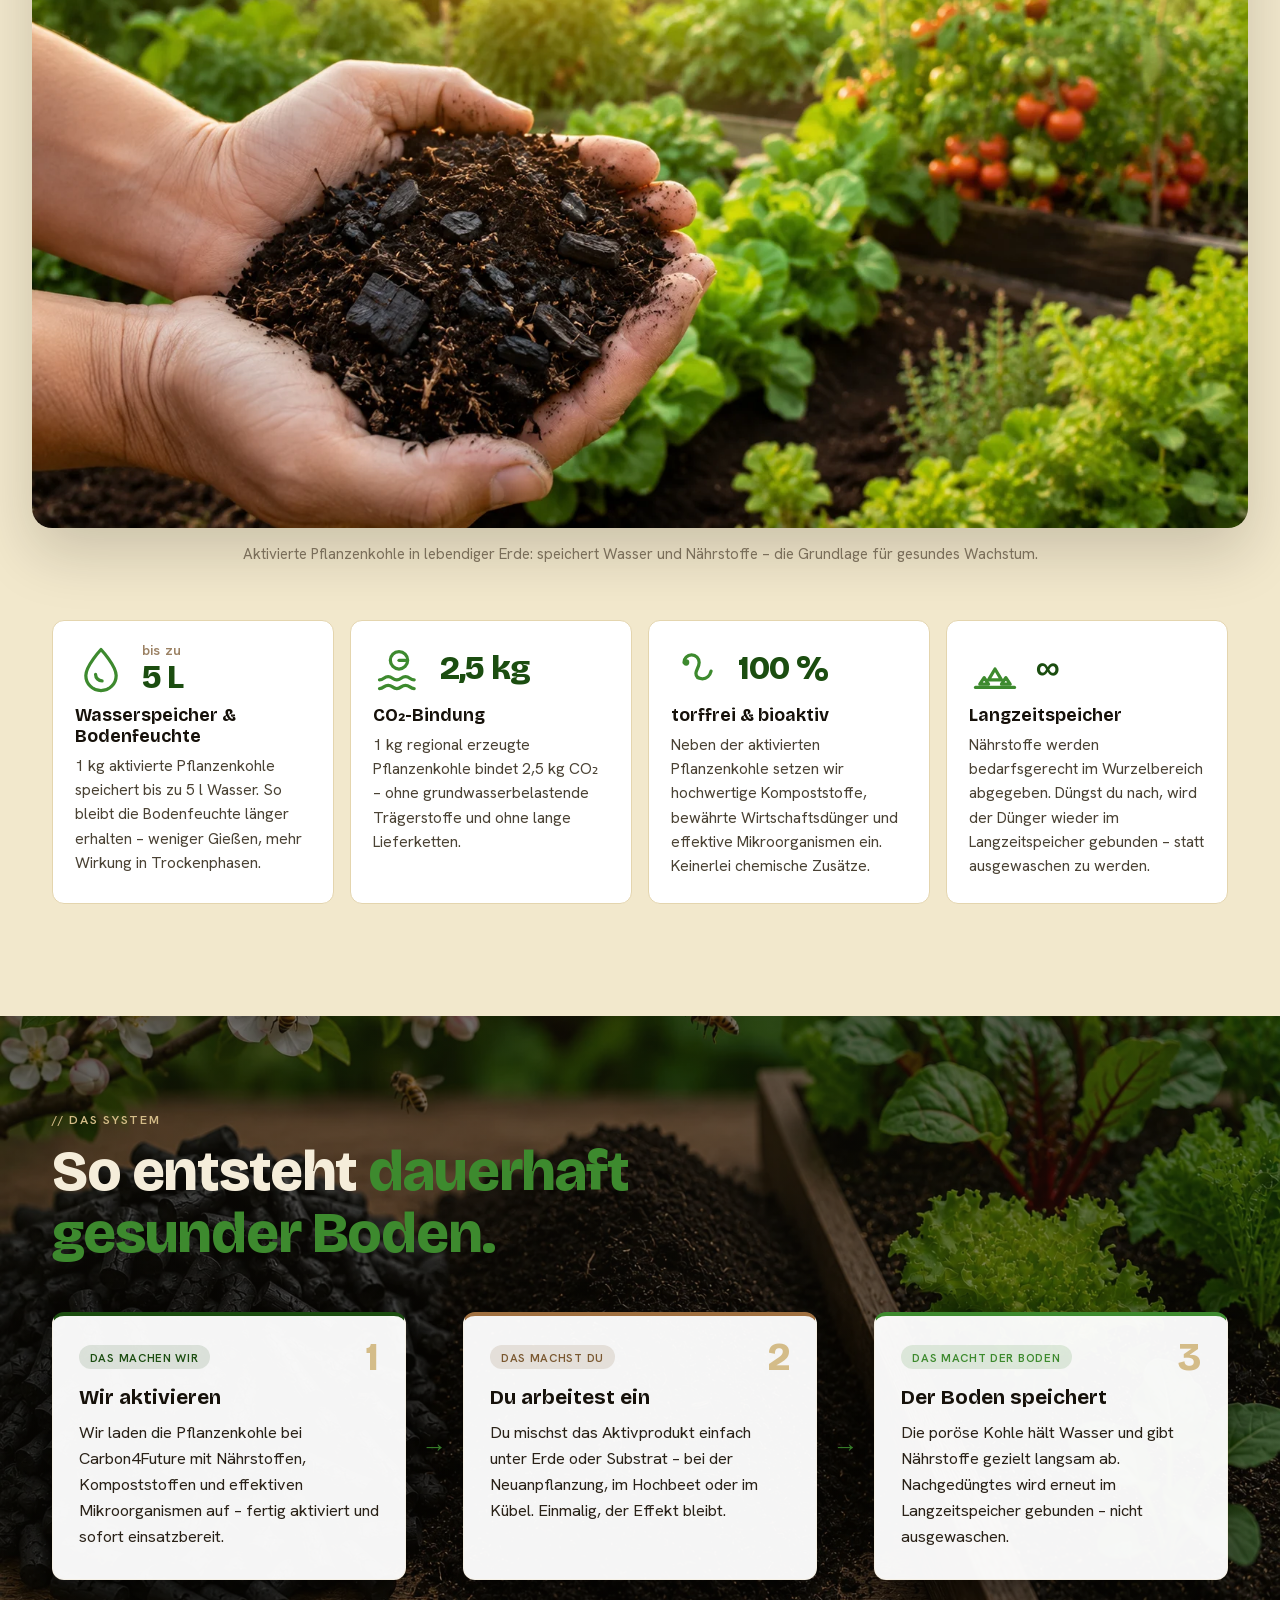
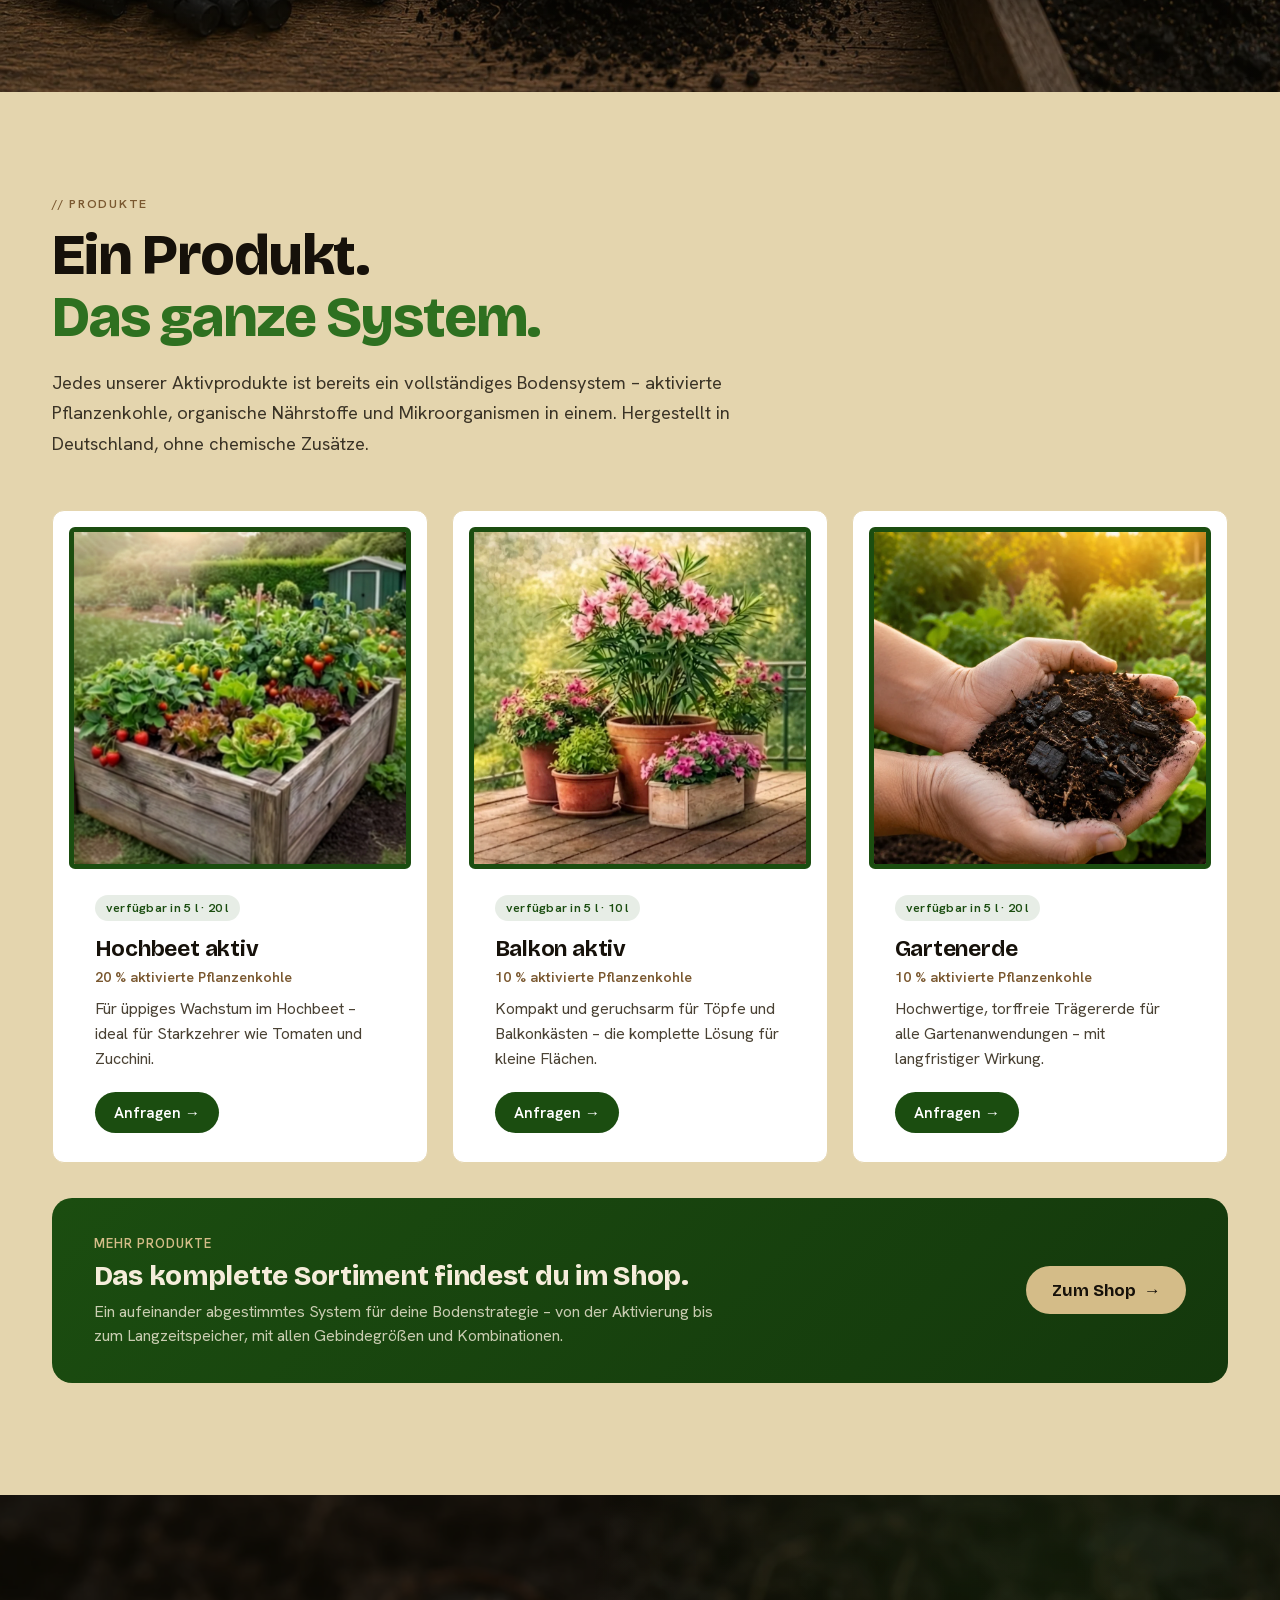
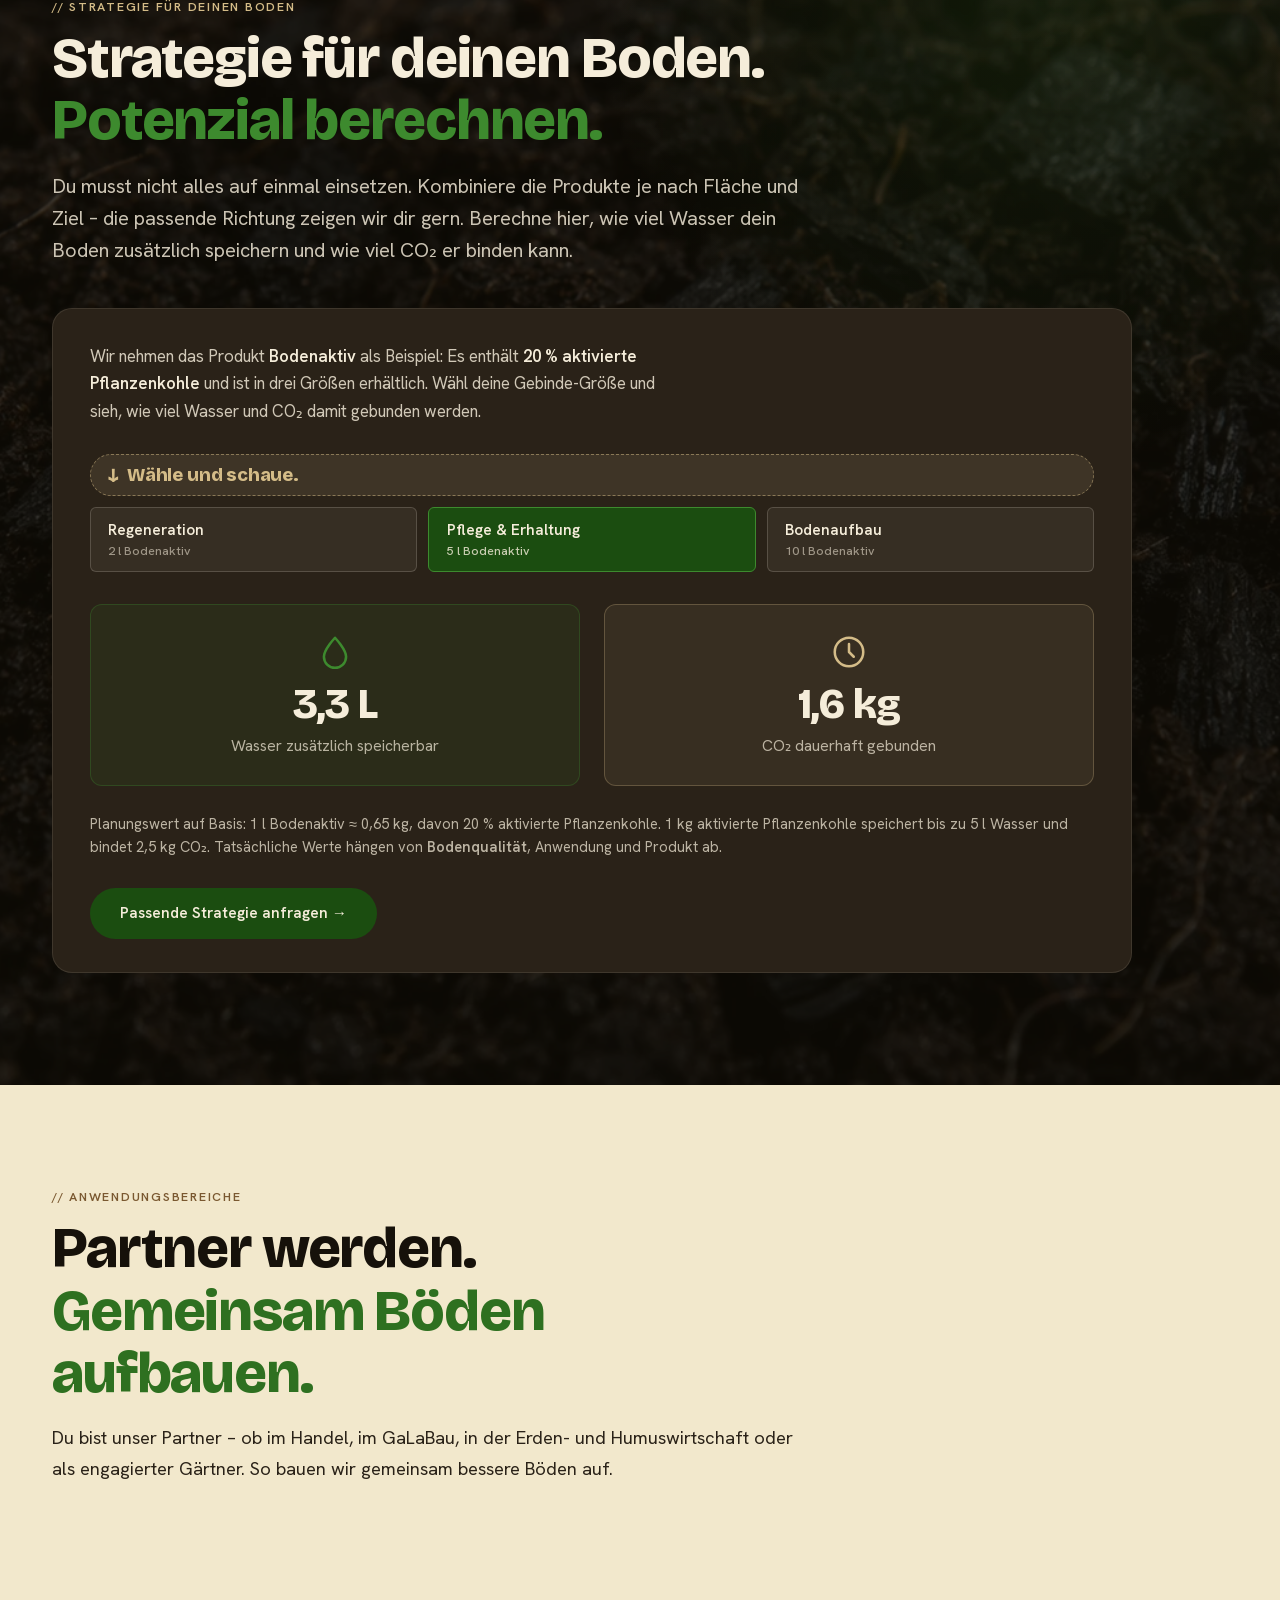
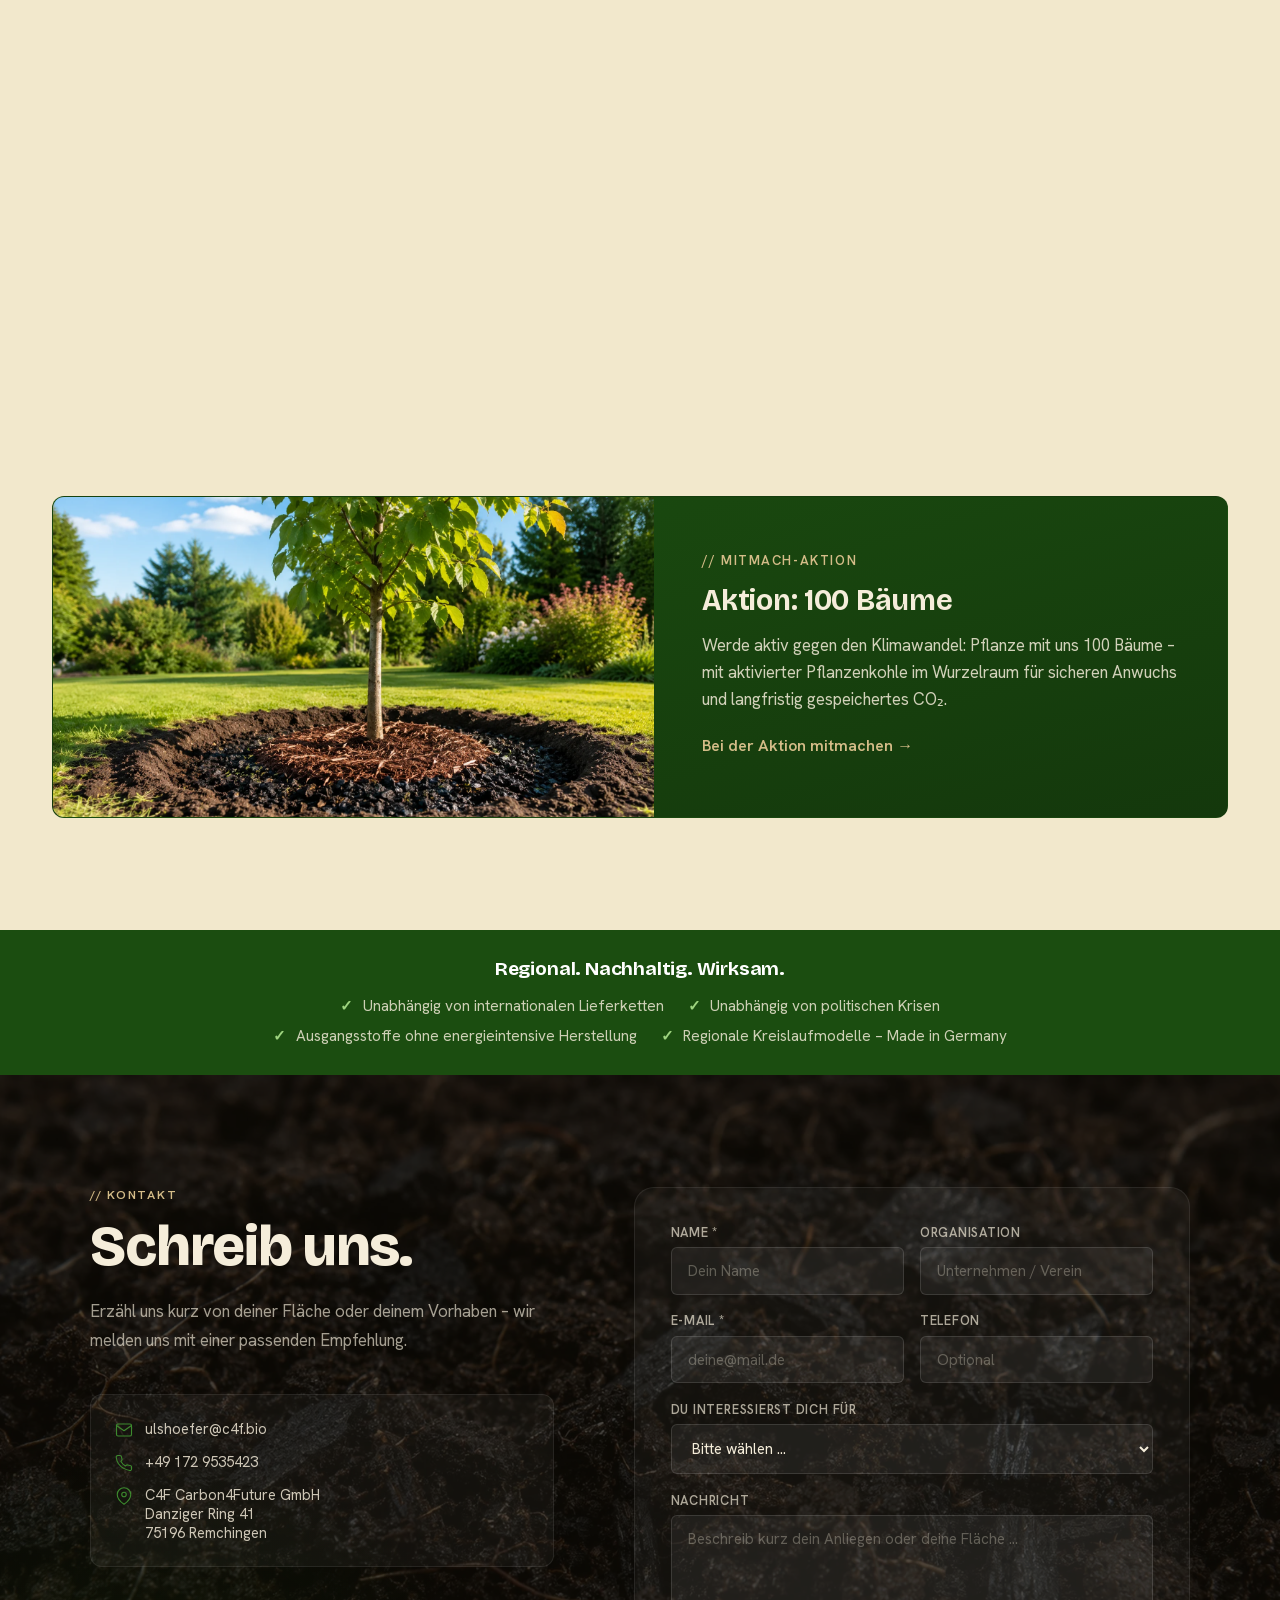
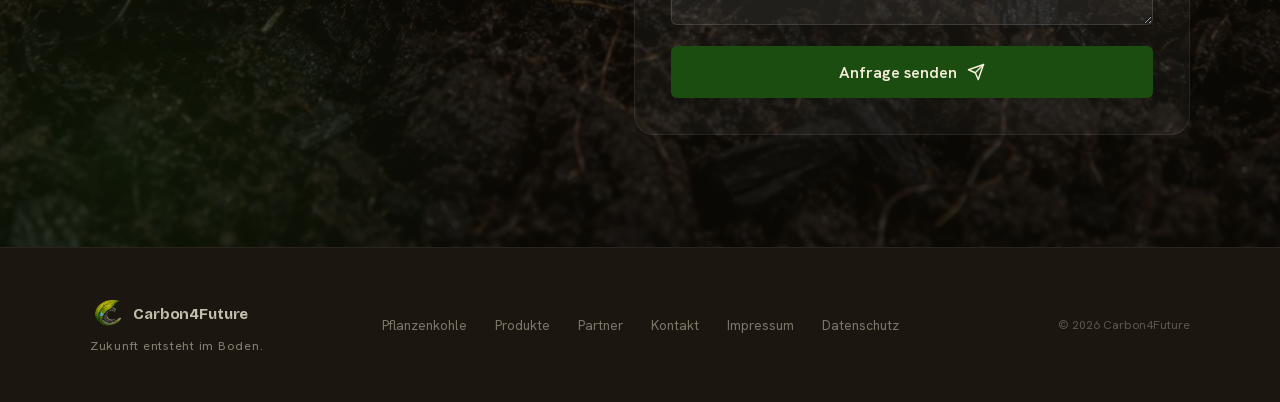
==== commit b2fdad22: "Änderungen aus Alfreds Mail umgesetzt (Galerie + Texte) Galerie (anwendungsbereiche): - Navigation j" ====
--- a/index.html
+++ b/index.html
@@ -228,7 +228,7 @@
             </picture>
           </div>
           <div class="pr-body">
-            <div class="pr-avail">verfügbar in 15 l · 20 l</div>
+            <div class="pr-avail">verfügbar in 5 l · 20 l</div>
             <h3 class="pr-name">Hochbeet aktiv</h3>
             <div class="pr-pk">20 % aktivierte Pflanzenkohle</div>
             <p class="pr-desc">Für üppiges Wachstum im Hochbeet – ideal für Starkzehrer wie Tomaten und Zucchini.</p>
@@ -260,7 +260,7 @@
             </picture>
           </div>
           <div class="pr-body">
-            <div class="pr-avail">verfügbar in 15 l · 20 l</div>
+            <div class="pr-avail">verfügbar in 5 l · 20 l</div>
             <h3 class="pr-name">Gartenerde</h3>
             <div class="pr-pk">10 % aktivierte Pflanzenkohle</div>
             <p class="pr-desc">Hochwertige, torffreie Trägererde für alle Gartenanwendungen – mit langfristiger Wirkung.</p>
@@ -296,7 +296,7 @@
 
         <div class="calc-inputs">
           <div class="calc-intensity">
-            <p class="calc-cta-label"><span class="calc-cta-arrow" aria-hidden="true">↓</span> Wähl deine Bodenaktiv-Größe</p>
+            <p class="calc-cta-label"><span class="calc-cta-arrow" aria-hidden="true">↓</span> Wähle und schaue.</p>
             <div class="calc-presets" role="radiogroup" aria-label="Bodenaktiv-Gebinde">
               <button class="calc-preset" data-liter="2" role="radio" aria-checked="false">Regeneration<em>2 l Bodenaktiv</em></button>
               <button class="calc-preset calc-preset--active" data-liter="5" role="radio" aria-checked="true">Pflege &amp; Erhaltung<em>5 l Bodenaktiv</em></button>
@@ -444,7 +444,7 @@
           </div>
           <div class="kontakt-info-item">
             <svg width="18" height="18" viewBox="0 0 24 24" fill="none" stroke="currentColor" stroke-width="1.5" stroke-linecap="round" stroke-linejoin="round" aria-hidden="true"><path d="M21 10c0 7-9 13-9 13s-9-6-9-13a9 9 0 0 1 18 0z"/><circle cx="12" cy="10" r="3"/></svg>
-            <span>C4F Carbon4Future GmbH · Danziger Ring 41 · 75196 Remchingen</span>
+            <span>C4F Carbon4Future GmbH<br>Danziger Ring 41<br>75196 Remchingen</span>
           </div>
         </div>
       </div>
--- a/css/style.css
+++ b/css/style.css
@@ -1655,7 +1655,8 @@
 .ab-carousel-frame { overflow: hidden; border-radius: var(--radius); transition: height .55s var(--ease-out-quart); }
 .ab-carousel-track { display: flex; align-items: flex-start; transition: transform .55s var(--ease-out-quart); }
 .ab-slide { flex: 0 0 100%; min-width: 0; padding: 0 .25rem; display: flex; flex-direction: column; gap: 1.2rem; }
-.ab-card-h { font-family: var(--ff-head); font-size: clamp(1.3rem, 2.4vw, 1.7rem); font-weight: 800; line-height: 1.25; letter-spacing: -.015em; color: var(--coal); margin: 0; max-width: 36ch; }
+/* Überschriften stehen bereits in den Infografiken – über dem Bild ausgeblendet */
+.ab-card-h { display: none; }
 .ab-card-img { margin: 0; background: #fff; border: 1px solid var(--cream-dark); border-radius: var(--radius); overflow: hidden; box-shadow: 0 14px 36px rgba(22,17,10,.10); position: relative; }
 .ab-card-img picture, .ab-card-img img { display: block; width: 100%; height: auto; }
 .ab-zoom-hint { position: absolute; right: .7rem; bottom: .7rem; display: inline-flex; align-items: center; gap: .25rem; font-family: var(--ff-body); font-size: .8rem; font-weight: 700; color: var(--cream-text); background: rgba(14,11,6,.78); border: 1px solid rgba(245,237,218,.22); border-radius: 999px; padding: .35rem .75rem; pointer-events: none; line-height: 1; }
@@ -1666,11 +1667,21 @@
 .ab-card-tags li { display: inline-flex; align-items: center; flex: 0 0 auto; font-size: .9rem; font-weight: 600; line-height: 1.3; color: var(--forest); background: rgba(27,77,16,.08); border: 1px solid rgba(27,77,16,.18); border-radius: 999px; padding: .42rem .95rem; }
 .ab-card-tags li.ab-card-tags-label { font-size: .76rem; font-weight: 700; letter-spacing: .06em; text-transform: uppercase; color: var(--earth); background: transparent; border: 0; padding: 0 .15rem 0 0; margin-right: .15rem; }
 
-/* Carousel controls: Pfeile sitzen direkt links/rechts am Bild-Bereich */
-.ab-carousel-controls { display: flex; align-items: center; justify-content: center; gap: 1.2rem; margin-top: 1.5rem; }
-.ab-nav { position: absolute; top: 0; z-index: 5; display: inline-flex; align-items: center; justify-content: center; width: 52px; height: 52px; border-radius: 50%; background: #fff; border: 2px solid var(--forest); color: var(--forest); cursor: pointer; box-shadow: 0 8px 20px rgba(22,17,10,.18); transition: background .25s, color .25s, transform .25s var(--ease-out-quart); }
-.ab-nav--prev { left: -22px; }
-.ab-nav--next { right: -22px; }
+/* Klickbare Streifen am linken/rechten Bildrand zum Blättern */
+.ab-edge { position: absolute; top: 0; bottom: 0; width: clamp(52px, 13%, 92px); display: flex; align-items: center; border: 0; margin: 0; padding: 0 .5rem; cursor: pointer; z-index: 4; -webkit-tap-highlight-color: transparent; transition: background .25s ease; }
+.ab-edge--prev { left: 0; justify-content: flex-start; background: linear-gradient(to right, rgba(14,11,6,.42), rgba(14,11,6,0)); }
+.ab-edge--next { right: 0; justify-content: flex-end; background: linear-gradient(to left, rgba(14,11,6,.42), rgba(14,11,6,0)); }
+.ab-edge--prev:hover { background: linear-gradient(to right, rgba(14,11,6,.6), rgba(14,11,6,0)); }
+.ab-edge--next:hover { background: linear-gradient(to left, rgba(14,11,6,.6), rgba(14,11,6,0)); }
+.ab-edge-ico { display: inline-flex; align-items: center; justify-content: center; width: 42px; height: 42px; border-radius: 50%; background: rgba(255,255,255,.92); color: var(--forest); box-shadow: 0 4px 14px rgba(22,17,10,.28); transition: transform .2s var(--ease-out-quart); }
+.ab-edge svg { width: 22px; height: 22px; }
+.ab-edge:hover .ab-edge-ico { transform: scale(1.1); }
+.ab-edge:focus-visible { outline: 2px solid var(--leaf); outline-offset: -4px; }
+.ab-zoom-hint { z-index: 5; }
+
+/* Carousel controls: Pfeile + Zähler in fester Leiste unter dem Bild */
+.ab-carousel-controls { display: flex; align-items: center; justify-content: center; gap: 1.5rem; margin-top: 1.5rem; }
+.ab-nav { position: static; flex: 0 0 auto; z-index: 5; display: inline-flex; align-items: center; justify-content: center; width: 52px; height: 52px; border-radius: 50%; background: #fff; border: 2px solid var(--forest); color: var(--forest); cursor: pointer; box-shadow: 0 8px 20px rgba(22,17,10,.18); transition: background .25s, color .25s, transform .25s var(--ease-out-quart); }
 .ab-nav svg { width: 24px; height: 24px; }
 .ab-nav:hover { background: var(--forest); color: var(--cream-text); transform: scale(1.08); }
 .ab-nav:focus-visible { outline: 2px solid var(--leaf); outline-offset: 3px; }
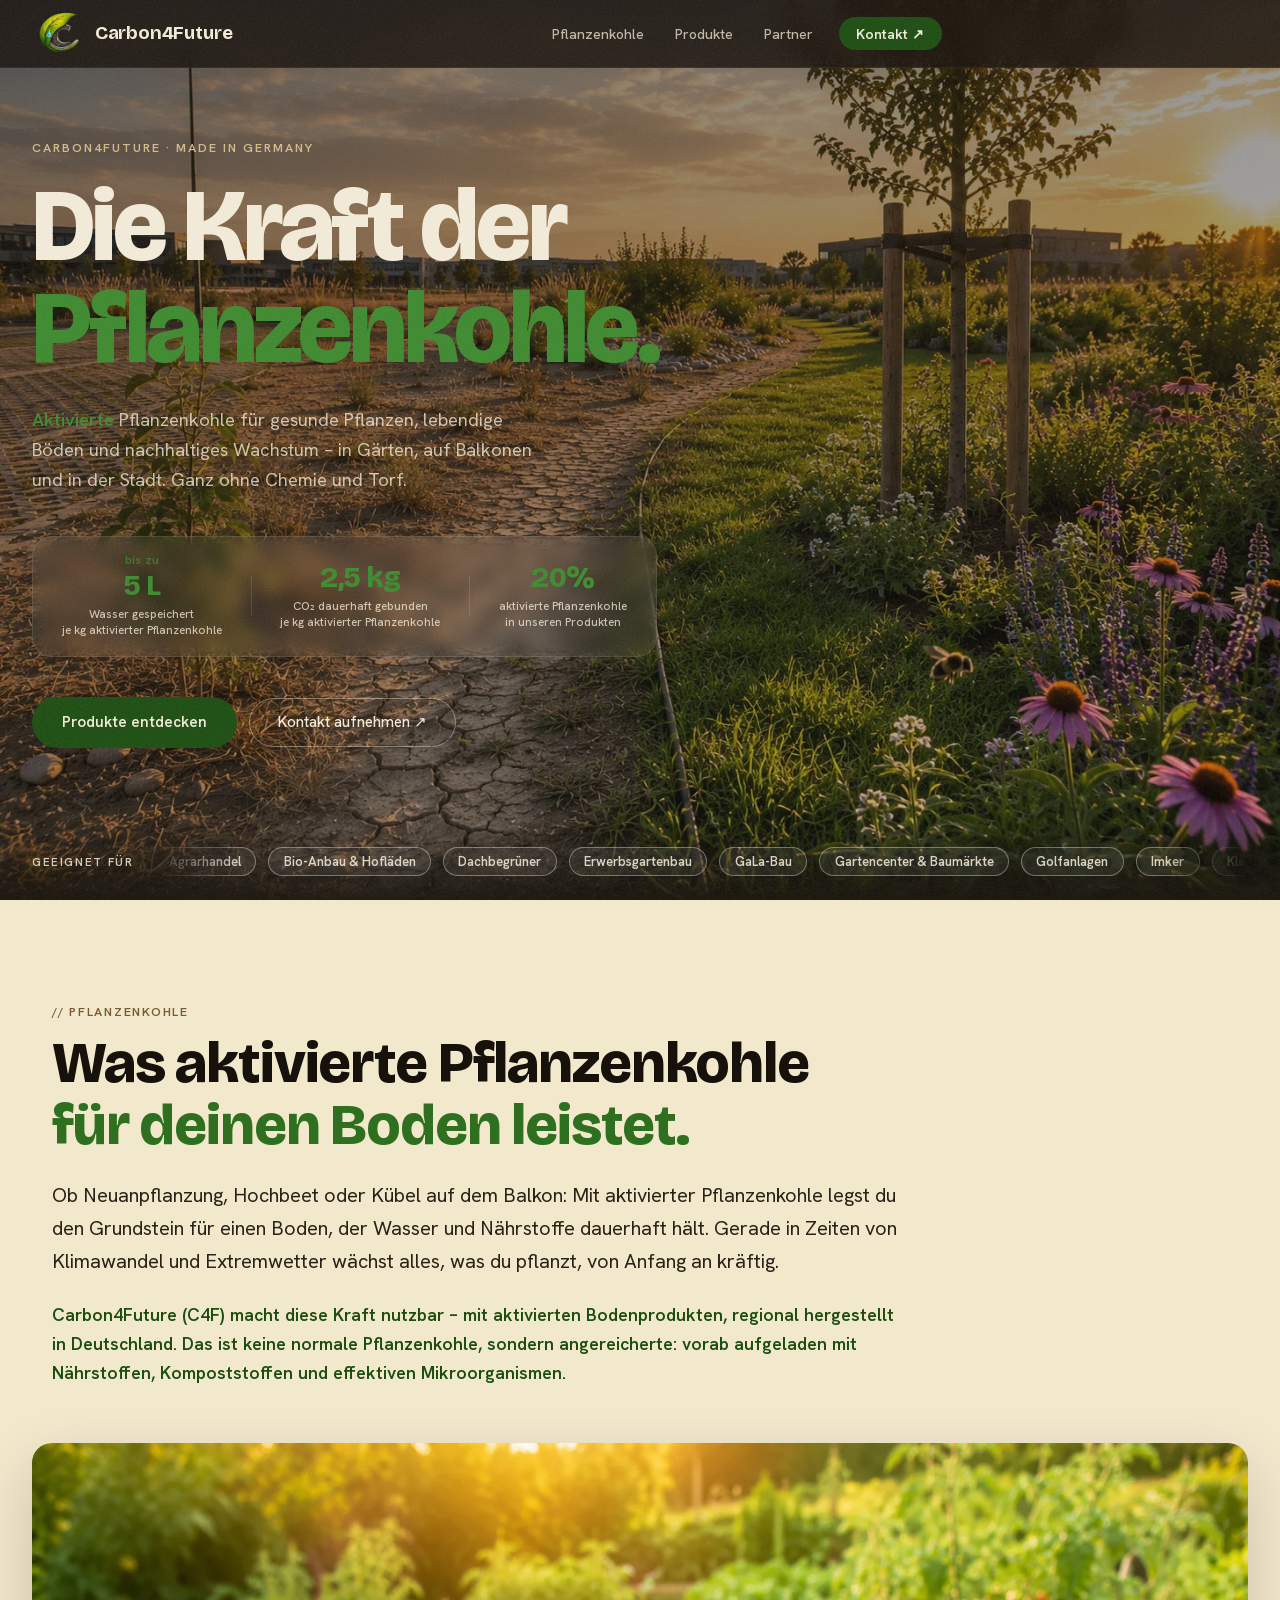
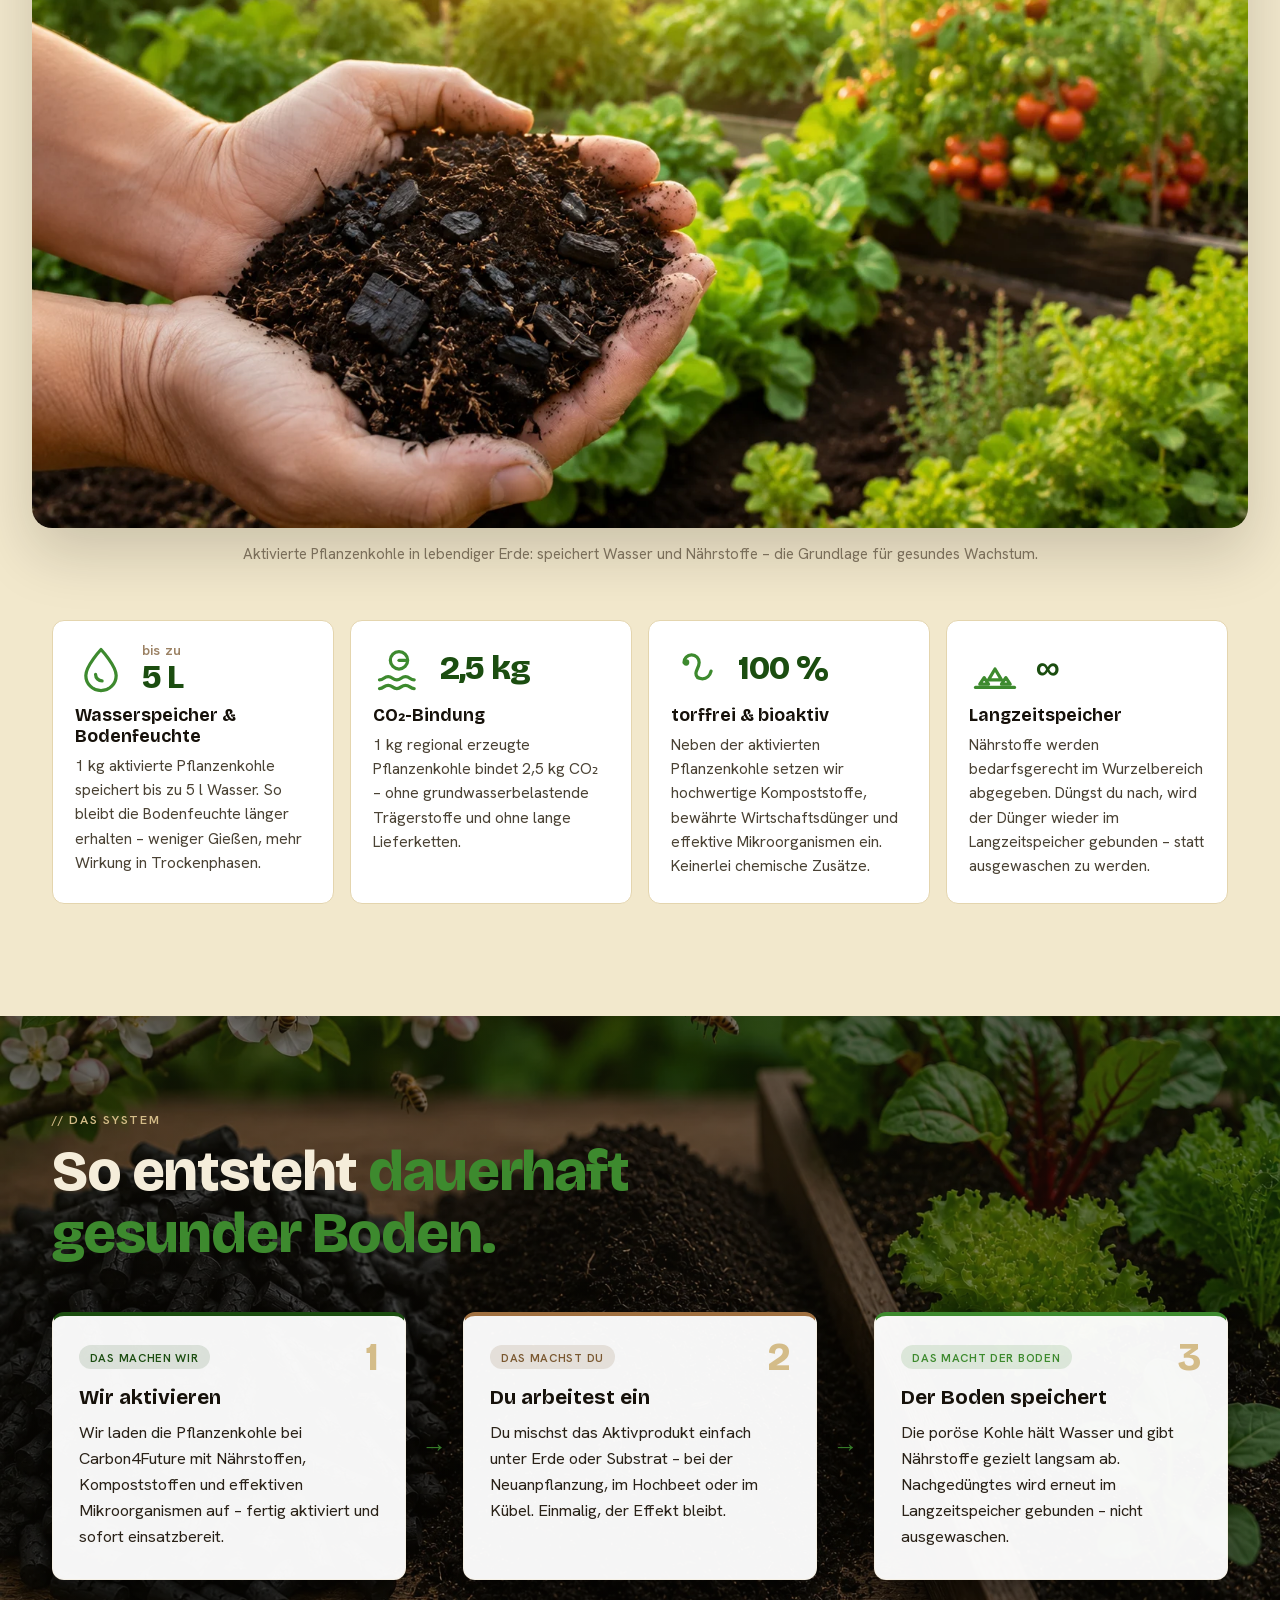
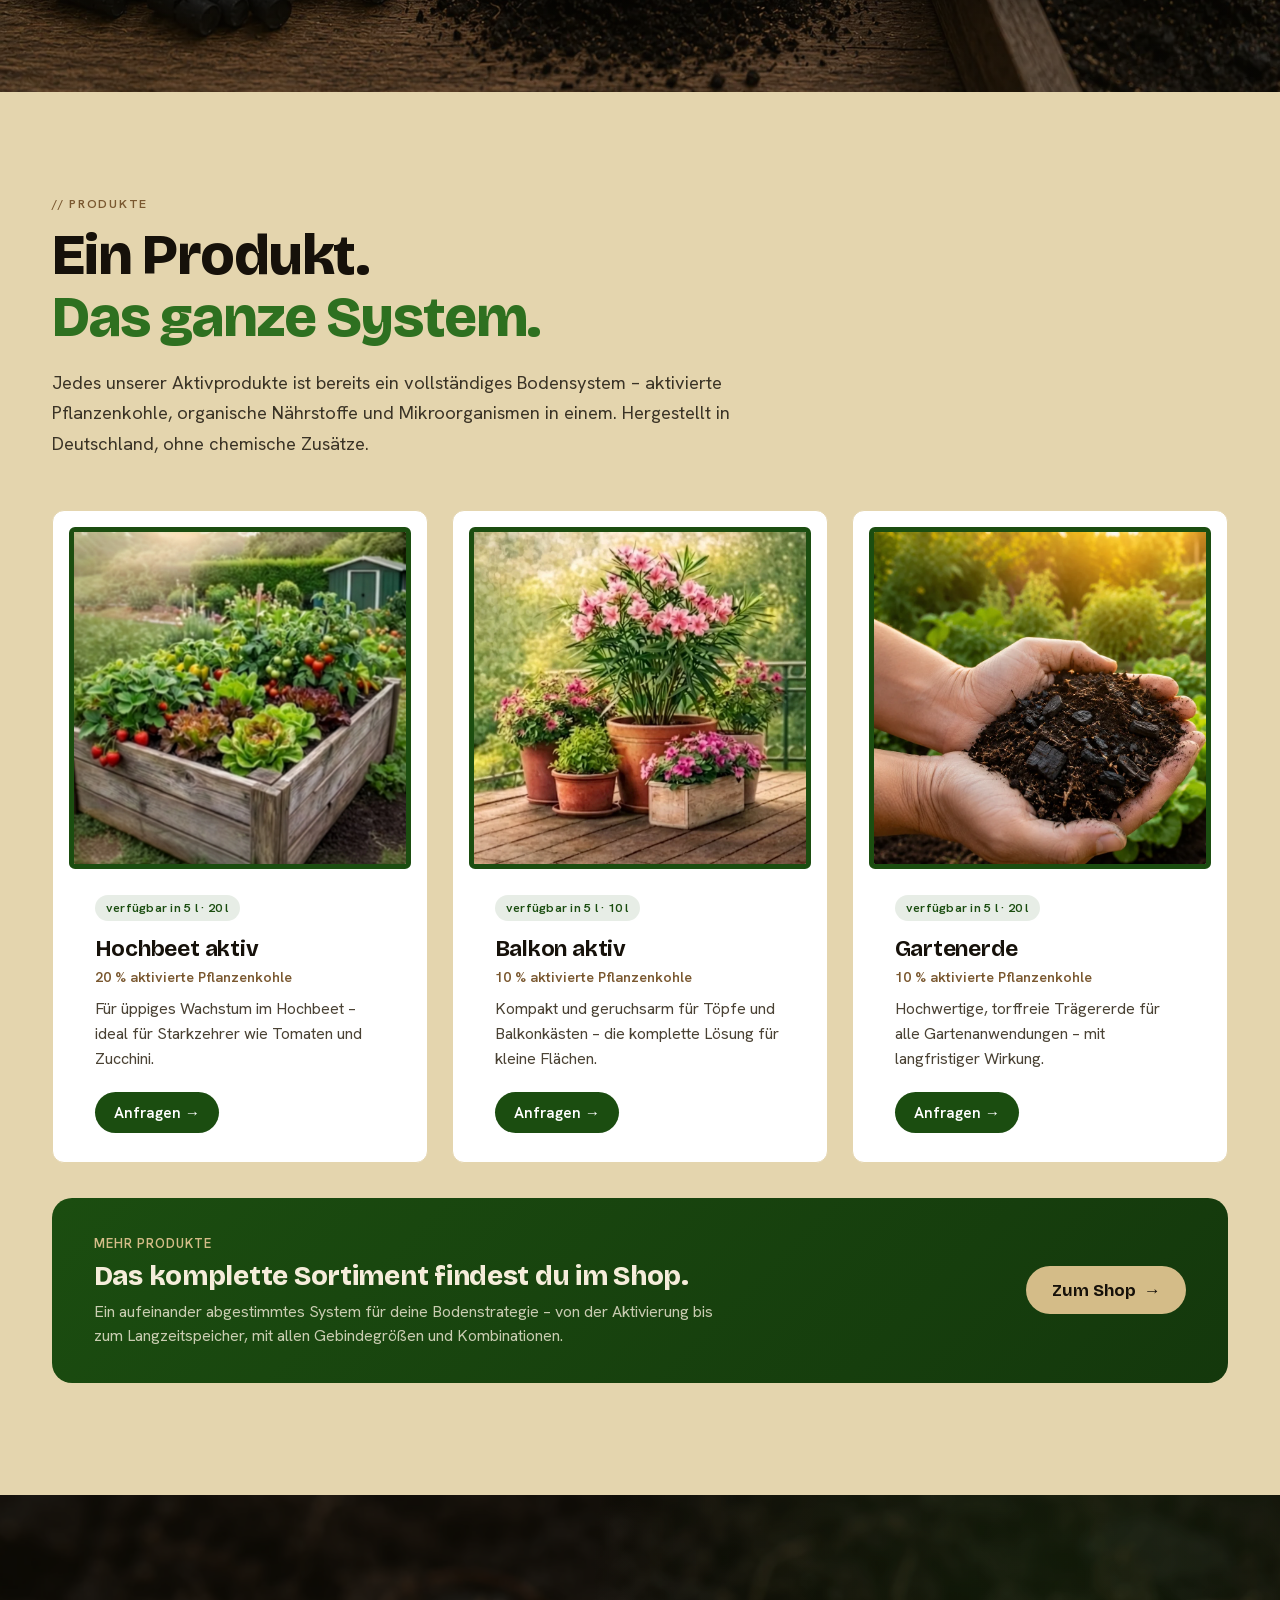
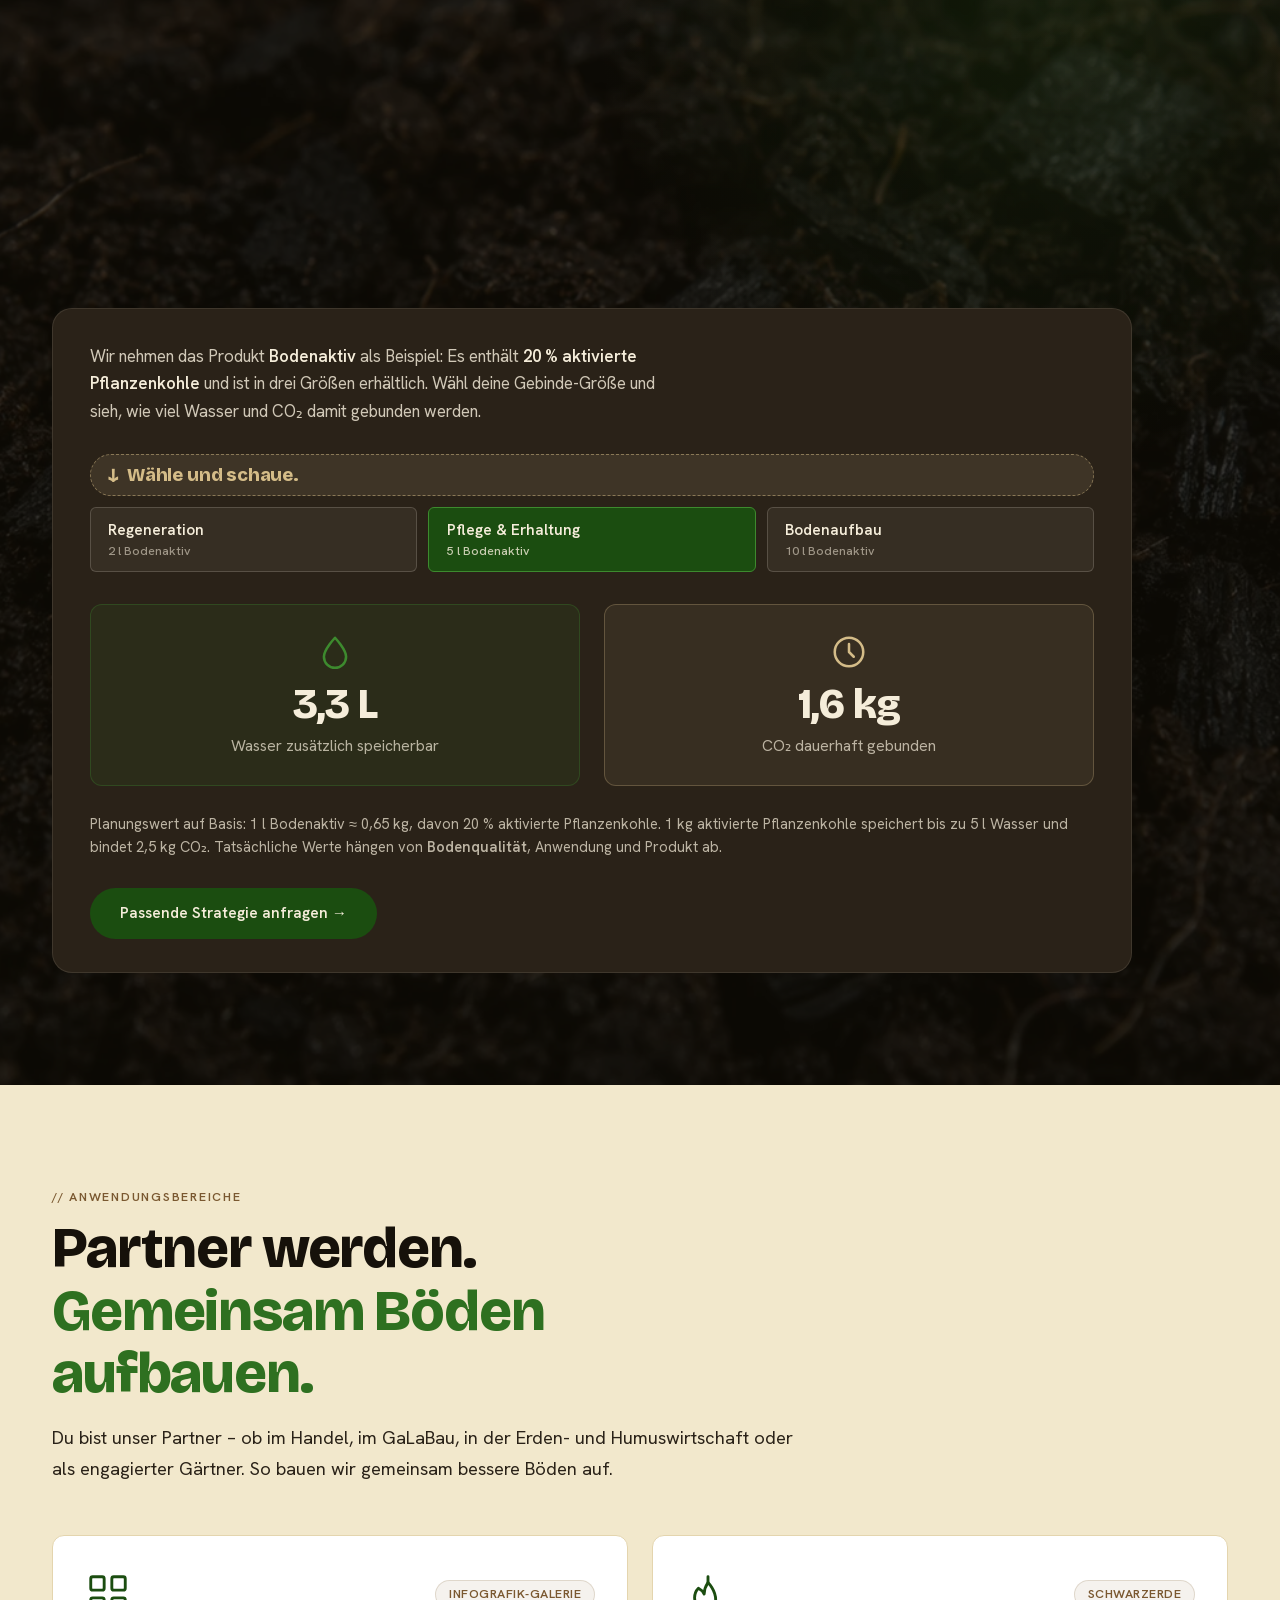
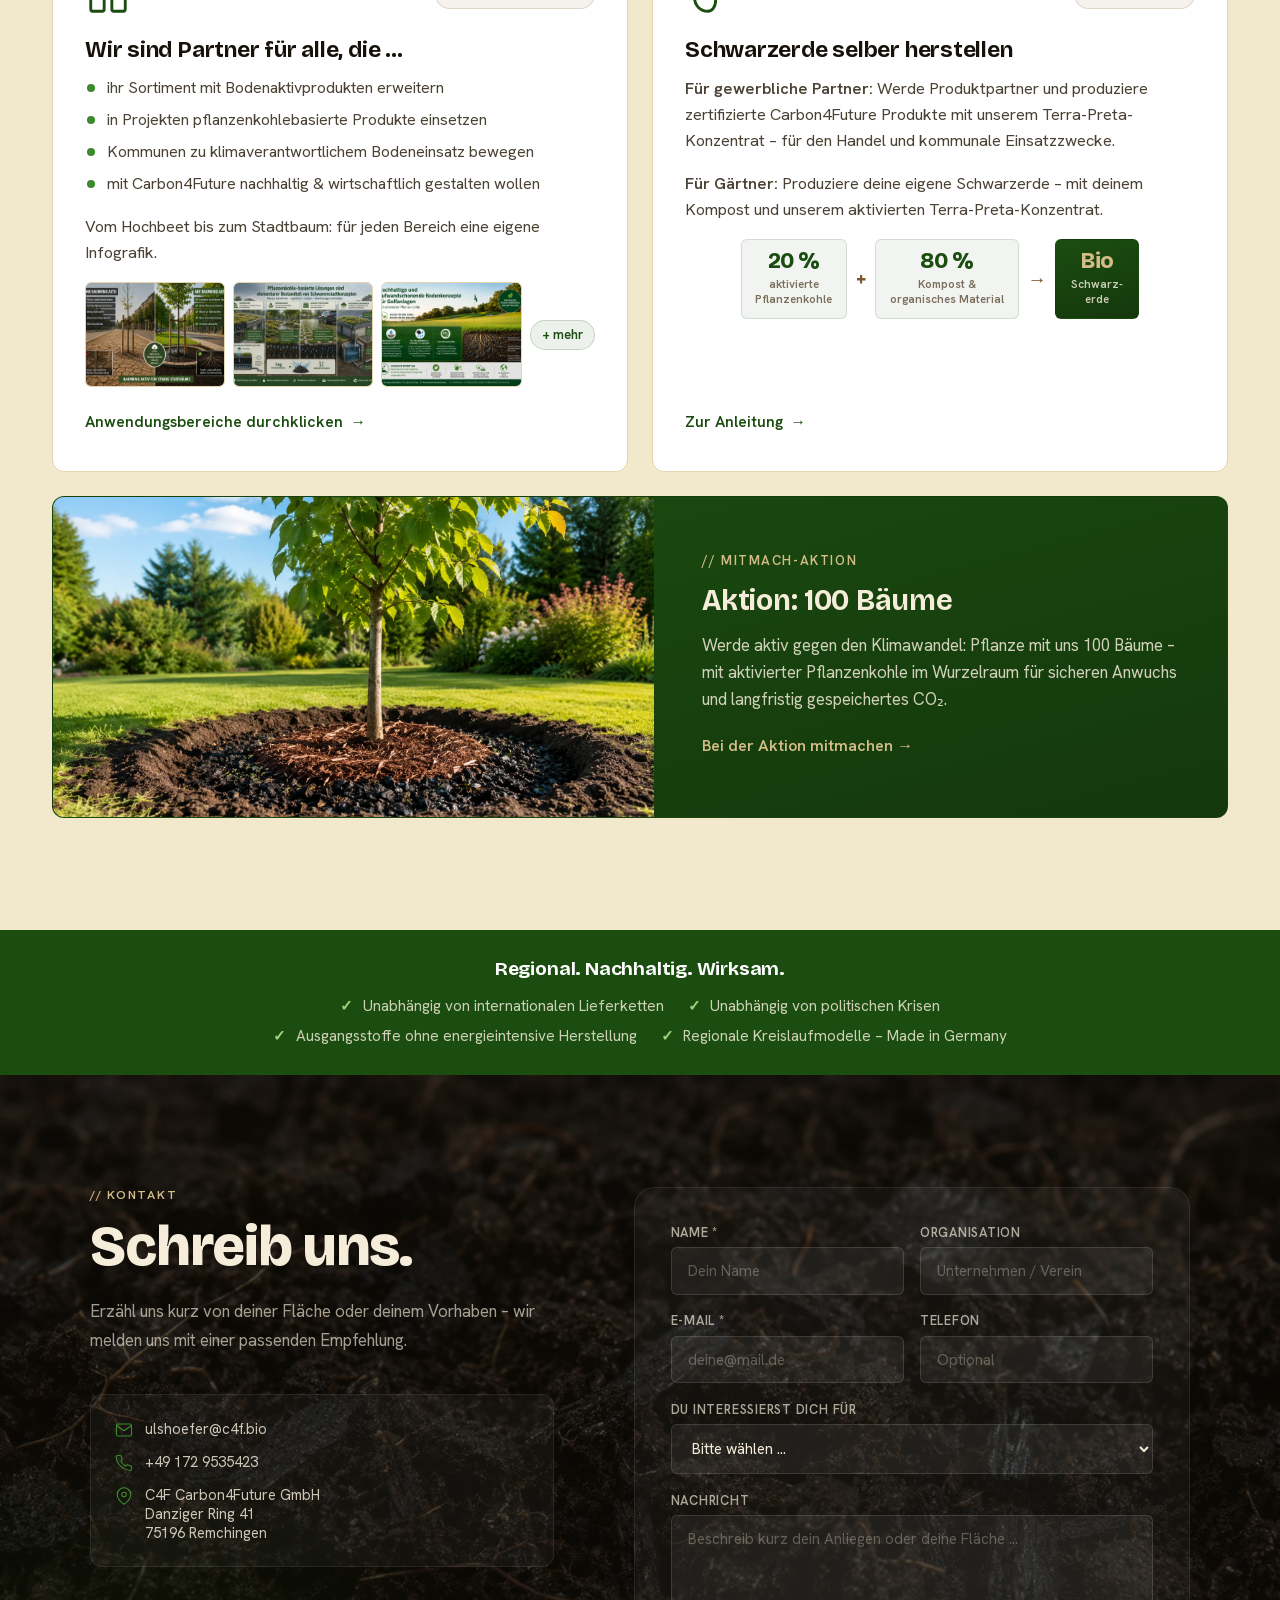
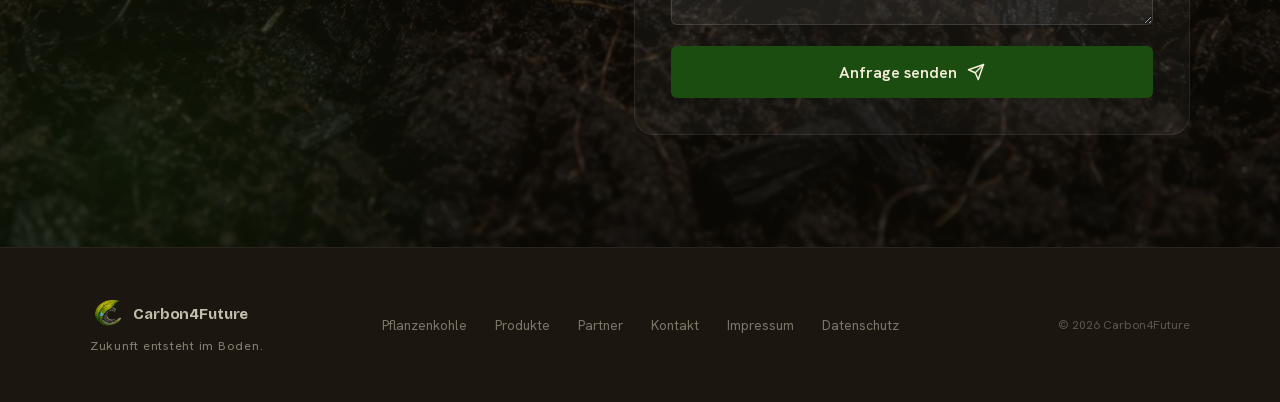
==== commit db8f717d: "Kontaktformular: vorerst mailto an ulshoefer@c4f.bio Übergangslösung bis zum Formular-Backend: Beim " ====
--- a/index.html
+++ b/index.html
@@ -492,7 +492,7 @@
           <svg width="18" height="18" viewBox="0 0 24 24" fill="none" stroke="currentColor" stroke-width="2" stroke-linecap="round" stroke-linejoin="round" aria-hidden="true"><line x1="22" y1="2" x2="11" y2="13"/><polygon points="22 2 15 22 11 13 2 9 22 2"/></svg>
         </button>
         <div class="form-success" id="form-success" aria-live="polite" hidden>
-          ✓ Vielen Dank! Wir melden uns innerhalb von 24 Stunden bei dir.
+          ✓ Dein E-Mail-Programm öffnet sich mit der vorausgefüllten Anfrage – bitte nur noch absenden. Falls sich nichts öffnet, schreib uns direkt an <a href="mailto:ulshoefer@c4f.bio">ulshoefer@c4f.bio</a>.
         </div>
       </form>
     </div>
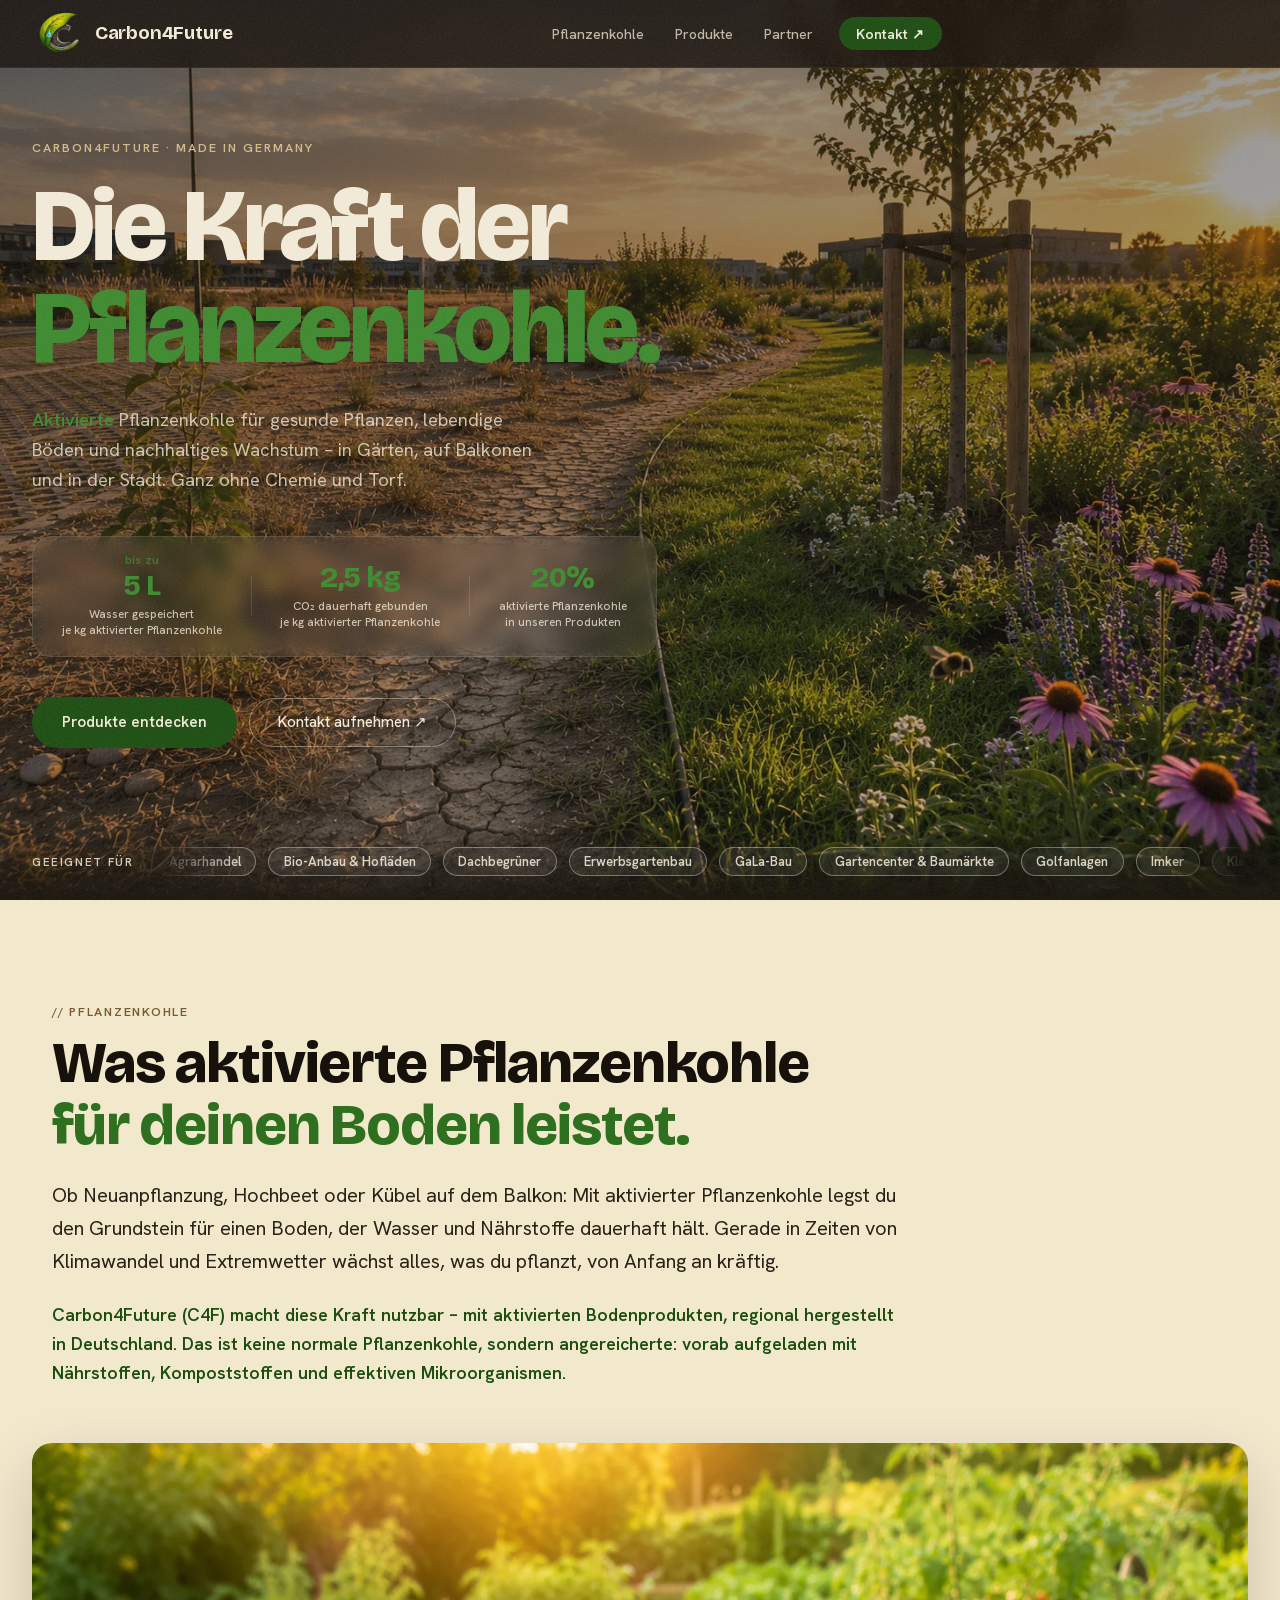
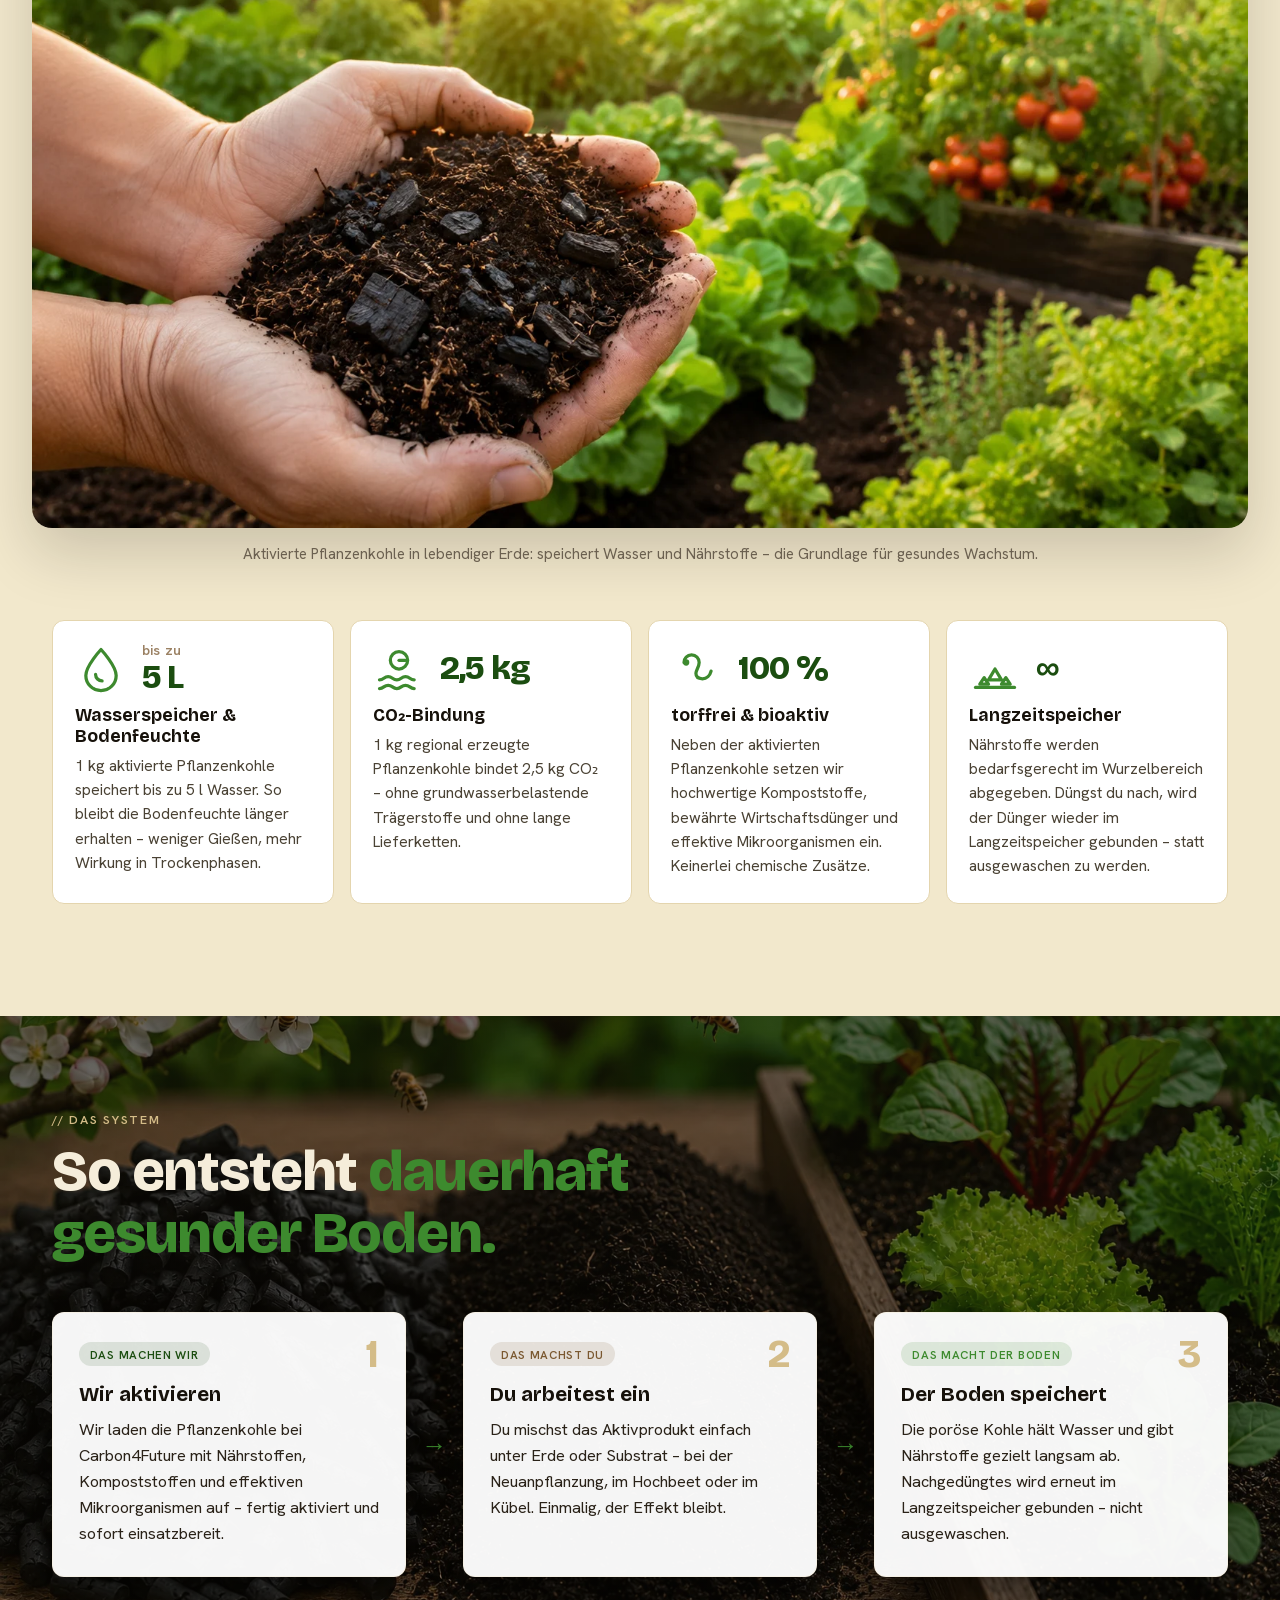
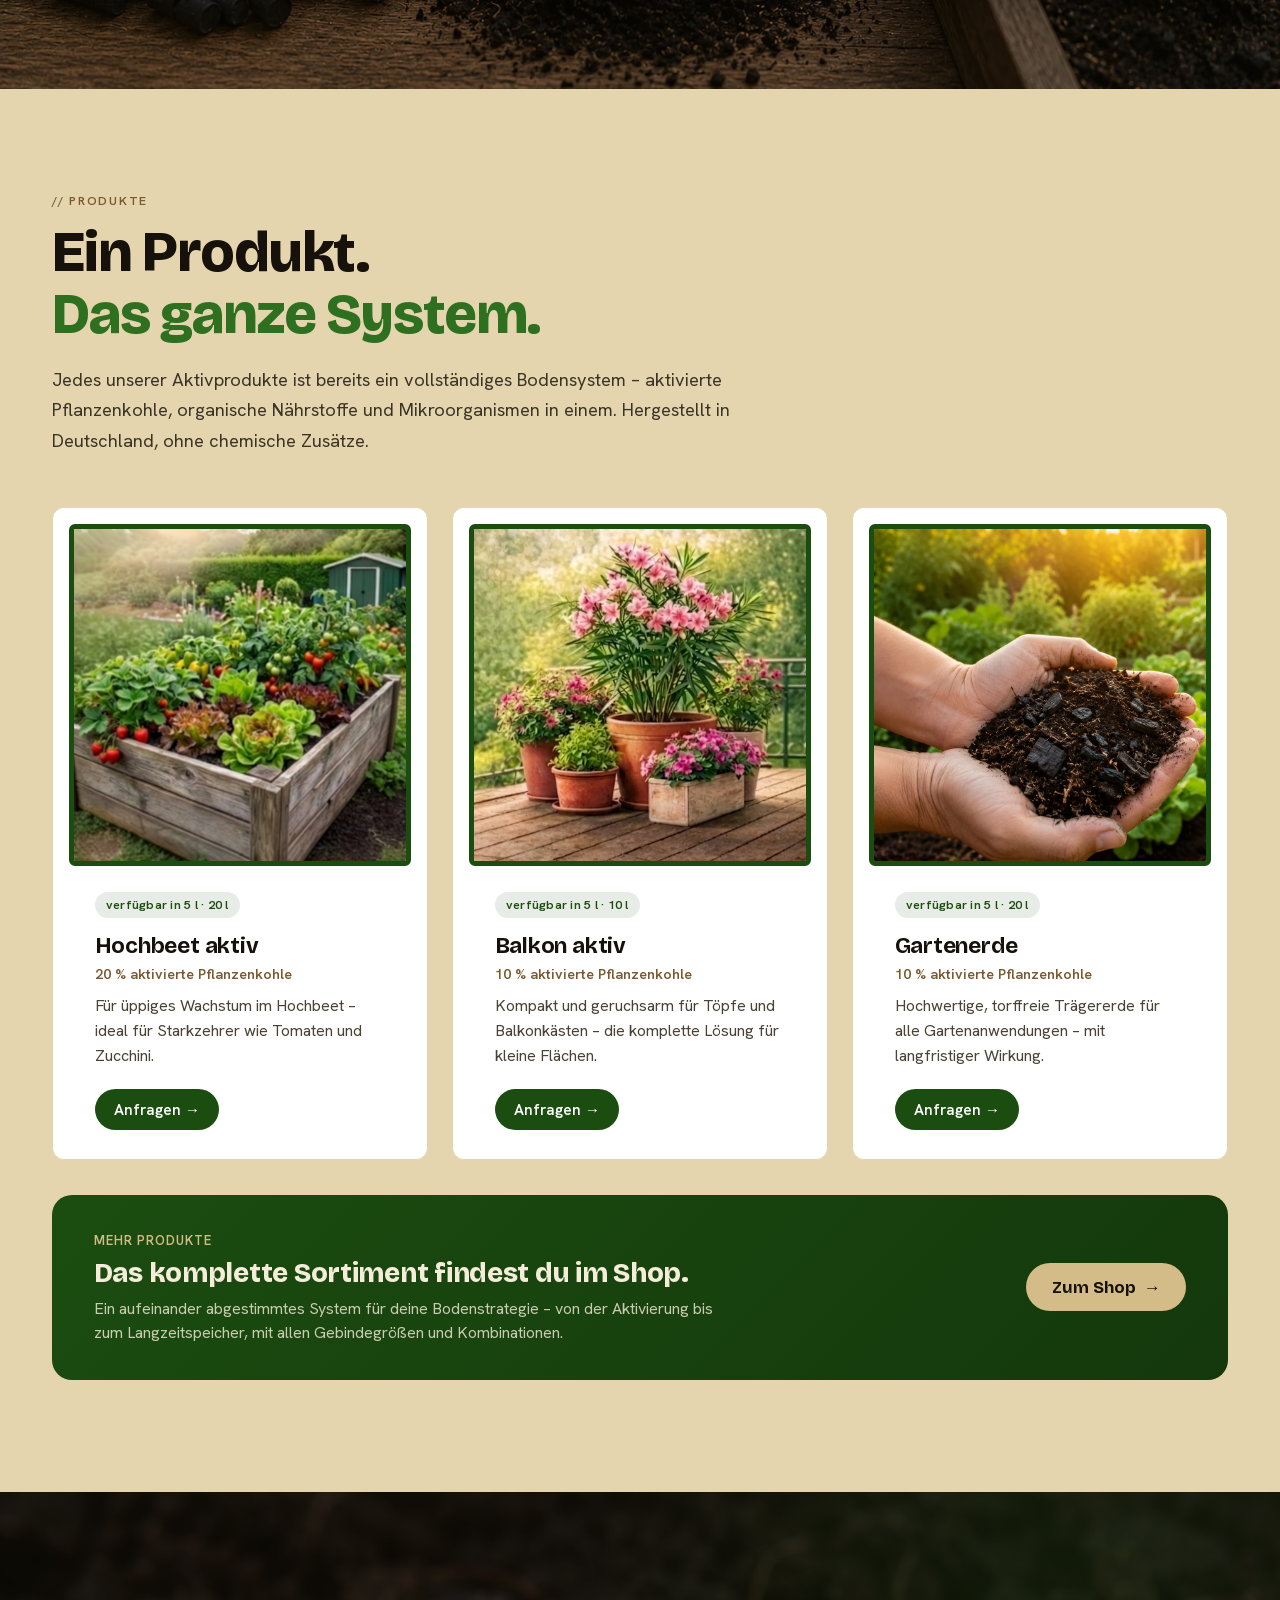
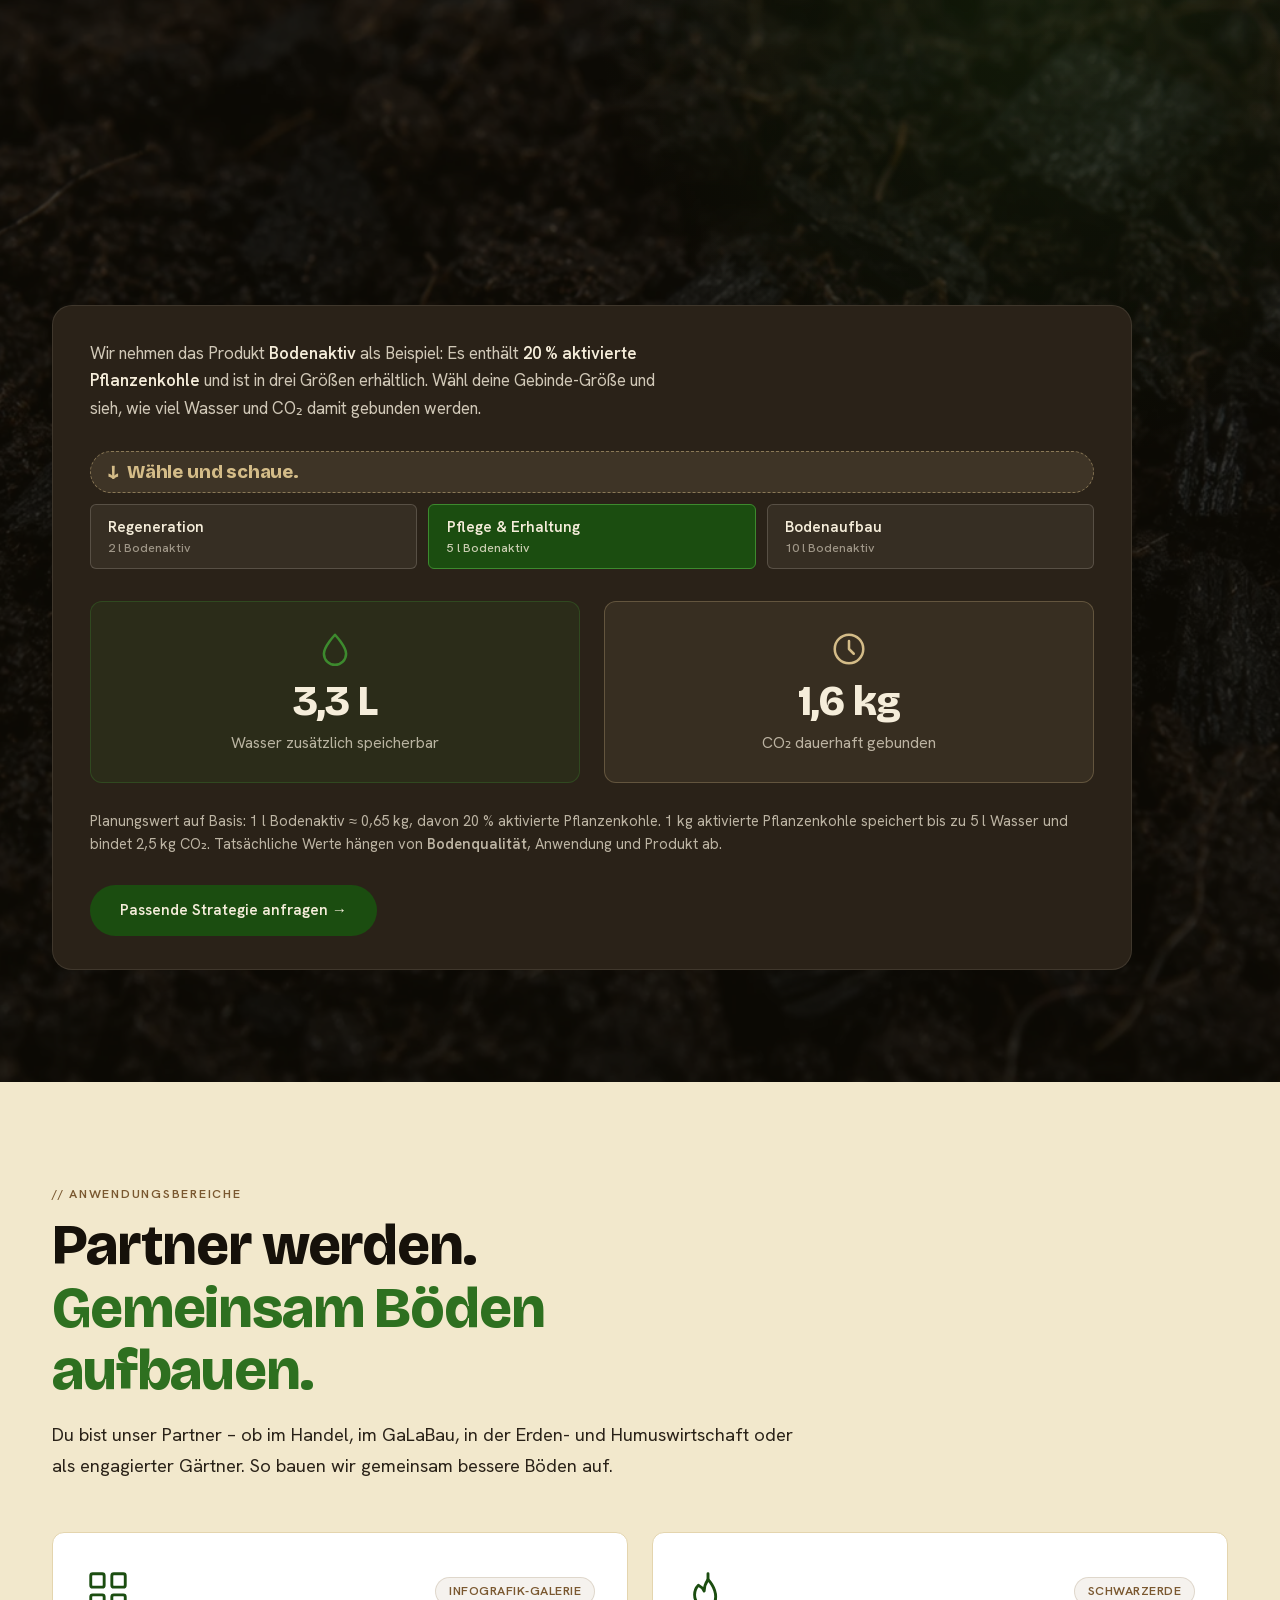
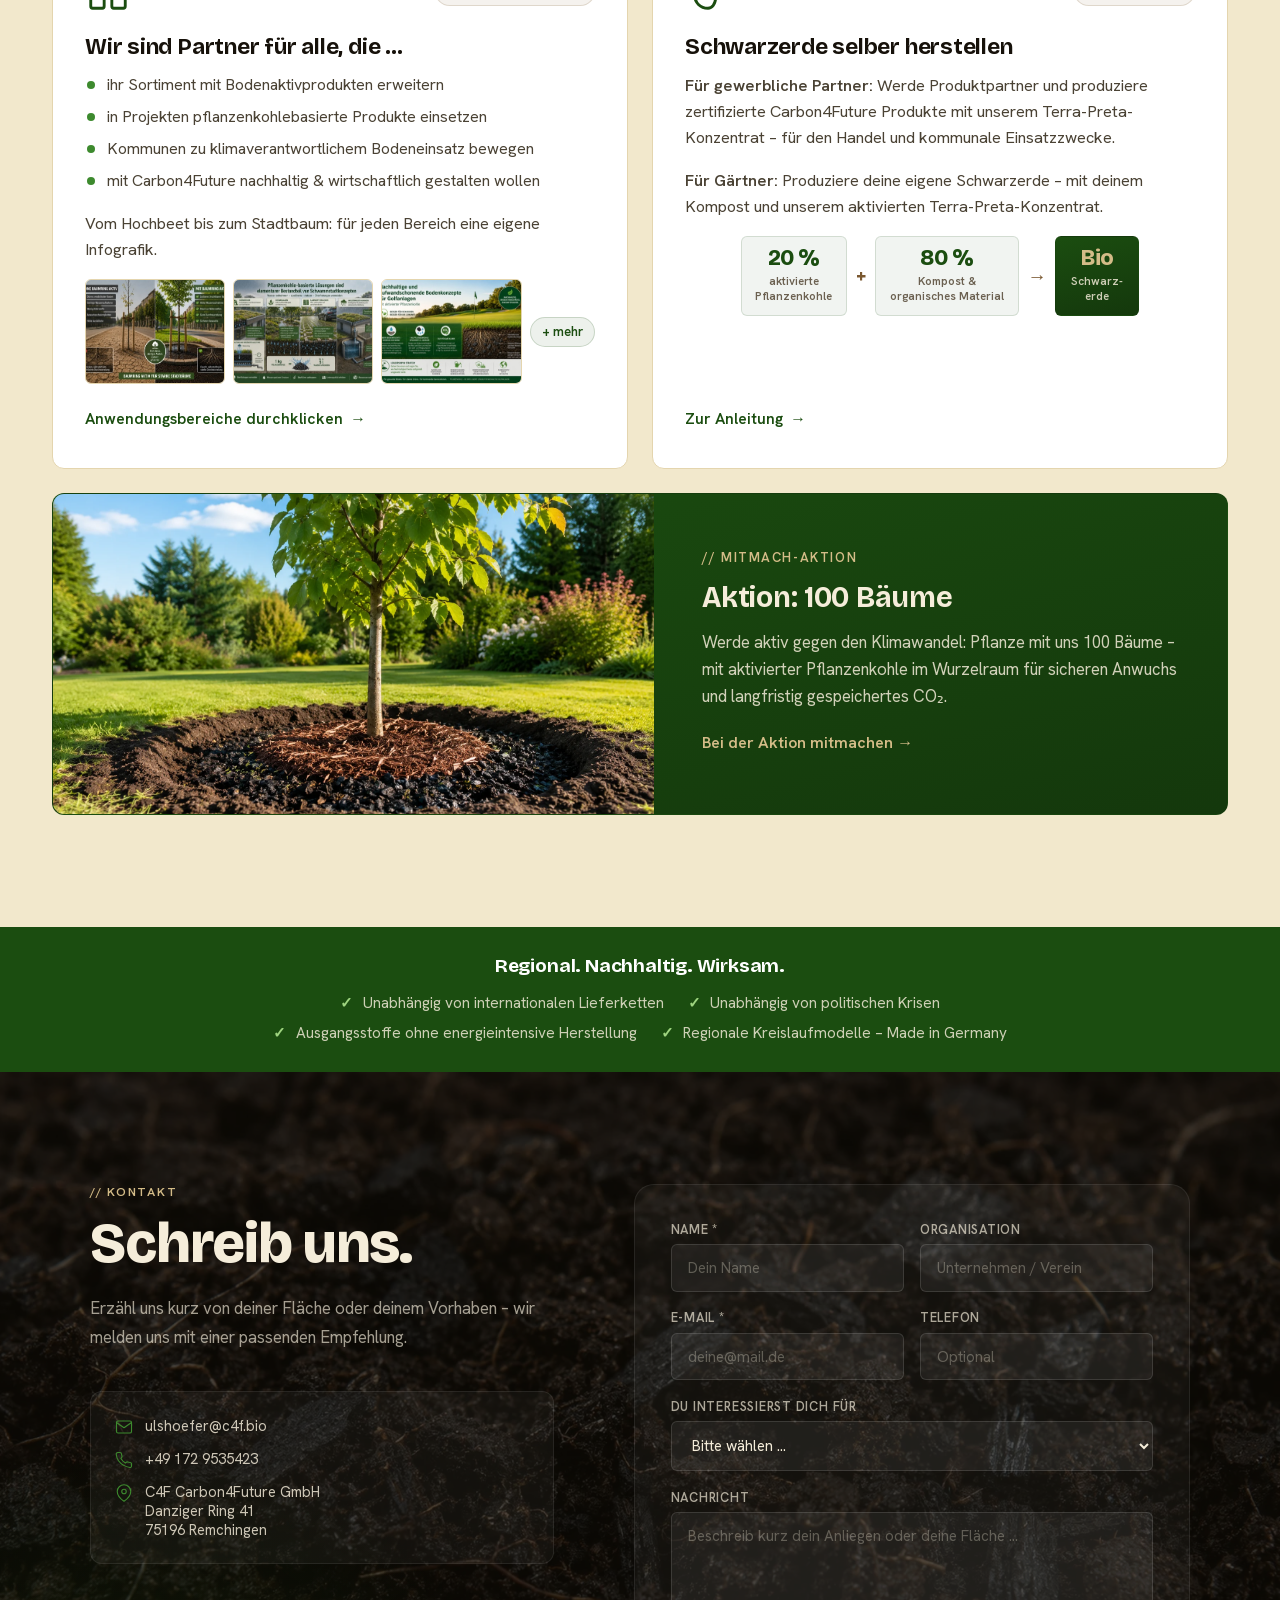
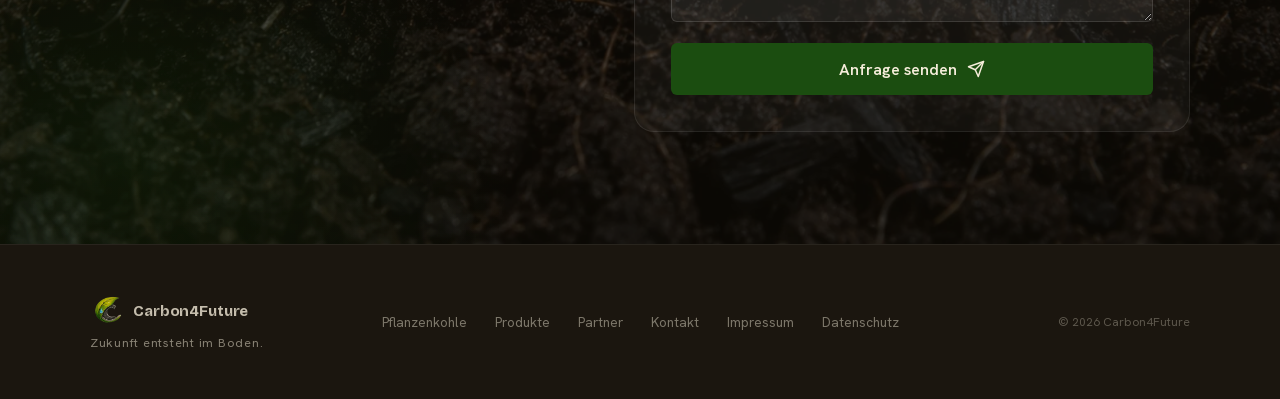
==== commit 9255e33e: "SEO, Performance & A11y: og-image + Sitemap + robots, 49 MB Assets weg, Formular-Fehlertexte - Socia" ====
--- a/index.html
+++ b/index.html
@@ -7,8 +7,16 @@
   <meta property="og:title" content="Carbon4Future – Die Kraft der Pflanzenkohle">
   <meta property="og:description" content="Aktivierte Pflanzenkohle für gesunde Pflanzen, lebendige Böden und nachhaltiges Wachstum. Ohne Chemie. Ohne Torf.">
   <meta property="og:type" content="website">
+  <meta property="og:url" content="https://www.c4f.bio/">
+  <meta property="og:image" content="https://www.c4f.bio/assets/images/og-image.jpg">
+  <meta property="og:image:width" content="1200">
+  <meta property="og:image:height" content="630">
+  <meta property="og:locale" content="de_DE">
+  <meta name="twitter:card" content="summary_large_image">
+  <link rel="canonical" href="https://www.c4f.bio/">
   <title>Carbon4Future – Die Kraft der Pflanzenkohle</title>
-  <link rel="icon" type="image/png" href="assets/images/logo-c4f-hd.png">
+  <link rel="icon" type="image/png" sizes="48x48" href="assets/images/favicon-48.png">
+  <link rel="apple-touch-icon" href="assets/images/apple-touch-icon.png">
   <link rel="preload" as="image"
         imagesrcset="assets/images/garden-compare.webp 1024w, assets/images/garden-compare-wide.webp 1920w"
         imagesizes="100vw" type="image/webp" fetchpriority="high">
@@ -25,10 +33,7 @@
   <!-- NAV -->
   <nav class="nav" aria-label="Hauptnavigation">
     <a href="#main" class="nav-logo" aria-label="Carbon4Future – zum Seitenanfang">
-      <picture>
-        <source type="image/webp" srcset="assets/images/logo-c4f-hd.webp">
-        <img src="assets/images/logo-c4f-hd.png" alt="Carbon4Future" class="nav-logo-img">
-      </picture>
+      <img src="assets/images/logo-c4f-hd.webp" alt="Carbon4Future" class="nav-logo-img">
       <span class="nav-logo-text">Carbon4Future</span>
     </a>
     <div class="nav-pill">
@@ -122,10 +127,7 @@
 
     <!-- Vollflächiges Bild (Garten, kein Acker) -->
     <figure class="pk-hero-img reveal">
-      <picture>
-        <source type="image/webp" srcset="assets/images/pk-kohle-hand.webp">
-        <img src="assets/images/pk-kohle-hand.png" alt="Zwei Hände halten dunkle, lebendige Erde mit deutlich sichtbaren Stücken aktivierter Pflanzenkohle vor einem üppig grünen Gemüsebeet" loading="lazy">
-      </picture>
+      <img src="assets/images/pk-kohle-hand.webp" alt="Zwei Hände halten dunkle, lebendige Erde mit deutlich sichtbaren Stücken aktivierter Pflanzenkohle vor einem üppig grünen Gemüsebeet" loading="lazy">
       <figcaption>Aktivierte Pflanzenkohle in lebendiger Erde: speichert Wasser und Nährstoffe – die Grundlage für gesundes Wachstum.</figcaption>
     </figure>
 
@@ -188,21 +190,21 @@
         <div class="pk-step pk-step--us reveal reveal-d1">
           <div class="pk-step-tag pk-step-tag--us">Das machen wir</div>
           <div class="pk-step-num">1</div>
-          <h4 class="pk-step-title">Wir aktivieren</h4>
+          <h3 class="pk-step-title">Wir aktivieren</h3>
           <p class="pk-step-desc">Wir laden die Pflanzenkohle bei Carbon4Future mit Nährstoffen, Kompoststoffen und effektiven Mikroorganismen auf – fertig aktiviert und sofort einsatzbereit.</p>
         </div>
         <div class="pk-step-arrow" aria-hidden="true">→</div>
         <div class="pk-step pk-step--you reveal reveal-d2">
           <div class="pk-step-tag pk-step-tag--you">Das machst du</div>
           <div class="pk-step-num">2</div>
-          <h4 class="pk-step-title">Du arbeitest ein</h4>
+          <h3 class="pk-step-title">Du arbeitest ein</h3>
           <p class="pk-step-desc">Du mischst das Aktivprodukt einfach unter Erde oder Substrat – bei der Neuanpflanzung, im Hochbeet oder im Kübel. Einmalig, der Effekt bleibt.</p>
         </div>
         <div class="pk-step-arrow" aria-hidden="true">→</div>
         <div class="pk-step pk-step--soil reveal reveal-d3">
           <div class="pk-step-tag pk-step-tag--soil">Das macht der Boden</div>
           <div class="pk-step-num">3</div>
-          <h4 class="pk-step-title">Der Boden speichert</h4>
+          <h3 class="pk-step-title">Der Boden speichert</h3>
           <p class="pk-step-desc">Die poröse Kohle hält Wasser und gibt Nährstoffe gezielt langsam ab. Nachgedüngtes wird erneut im Langzeitspeicher gebunden – nicht ausgewaschen.</p>
         </div>
       </div>
@@ -222,10 +224,7 @@
       <div class="pr-row">
         <article class="pr-card reveal">
           <div class="pr-img pr-img--photo">
-            <picture>
-              <source type="image/webp" srcset="assets/images/prod-hochbeet-foto.webp">
-              <img src="assets/images/prod-hochbeet-foto.jpg" alt="Üppig bepflanztes Hochbeet mit Tomaten, Salat und Erdbeeren – Hochbeet aktiv von Carbon4Future" loading="lazy">
-            </picture>
+            <img src="assets/images/prod-hochbeet-foto.webp" alt="Üppig bepflanztes Hochbeet mit Tomaten, Salat und Erdbeeren – Hochbeet aktiv von Carbon4Future" loading="lazy">
           </div>
           <div class="pr-body">
             <div class="pr-avail">verfügbar in 5 l · 20 l</div>
@@ -238,10 +237,7 @@
 
         <article class="pr-card reveal reveal-d1">
           <div class="pr-img pr-img--photo">
-            <picture>
-              <source type="image/webp" srcset="assets/images/prod-balkon-foto.webp">
-              <img src="assets/images/prod-balkon-foto.jpg" alt="Blühende Topfpflanzen auf einer Terrasse – Balkon aktiv von Carbon4Future" loading="lazy">
-            </picture>
+            <img src="assets/images/prod-balkon-foto.webp" alt="Blühende Topfpflanzen auf einer Terrasse – Balkon aktiv von Carbon4Future" loading="lazy">
           </div>
           <div class="pr-body">
             <div class="pr-avail">verfügbar in 5 l · 10 l</div>
@@ -254,10 +250,7 @@
 
         <article class="pr-card reveal reveal-d2">
           <div class="pr-img pr-img--photo">
-            <picture>
-              <source type="image/webp" srcset="assets/images/prod-gartenerde-foto.webp">
-              <img src="assets/images/prod-gartenerde-foto.jpg" alt="Hände halten dunkle, lockere Gartenerde mit sichtbaren Stücken aktivierter Pflanzenkohle vor einem grünen Gemüsegarten – Gartenerde von Carbon4Future" loading="lazy">
-            </picture>
+            <img src="assets/images/prod-gartenerde-foto.webp" alt="Hände halten dunkle, lockere Gartenerde mit sichtbaren Stücken aktivierter Pflanzenkohle vor einem grünen Gemüsegarten – Gartenerde von Carbon4Future" loading="lazy">
           </div>
           <div class="pr-body">
             <div class="pr-avail">verfügbar in 5 l · 20 l</div>
@@ -358,9 +351,9 @@
           </ul>
           <p class="pt-card-d">Vom Hochbeet bis zum Stadtbaum: für jeden Bereich eine eigene Infografik.</p>
           <div class="pt-card-thumbs" aria-hidden="true">
-            <picture><source type="image/webp" srcset="assets/images/zg-galabau.webp"><img src="assets/images/zg-galabau.png" alt="" loading="lazy"></picture>
-            <picture><source type="image/webp" srcset="assets/images/zg-schwammstadt.webp"><img src="assets/images/zg-schwammstadt.png" alt="" loading="lazy"></picture>
-            <picture><source type="image/webp" srcset="assets/images/zg-golf-new.webp"><img src="assets/images/zg-golf-new.png" alt="" loading="lazy"></picture>
+            <img src="assets/images/thumb-zg-galabau.jpg" alt="" loading="lazy">
+            <img src="assets/images/thumb-zg-schwammstadt.jpg" alt="" loading="lazy">
+            <img src="assets/images/thumb-zg-golf-new.jpg" alt="" loading="lazy">
             <span class="pt-card-thumbs-more">+&nbsp;mehr</span>
           </div>
           <span class="pt-card-link">Anwendungsbereiche durchklicken <span aria-hidden="true">→</span></span>
@@ -400,10 +393,7 @@
 
       <article class="pt-feature reveal">
         <div class="pt-feature-media">
-          <picture>
-            <source type="image/webp" srcset="assets/images/baum-aktion-wide.webp">
-            <img src="assets/images/baum-aktion-wide.png" alt="Frisch gepflanzter Baum mit aktivierter Pflanzenkohle im Wurzelraum für sicheren Anwuchs" loading="lazy">
-          </picture>
+          <img src="assets/images/baum-aktion-wide.webp" alt="Frisch gepflanzter Baum mit aktivierter Pflanzenkohle im Wurzelraum für sicheren Anwuchs" loading="lazy">
         </div>
         <div class="pt-feature-body">
           <p class="pt-feature-kicker">// Mitmach-Aktion</p>
@@ -453,7 +443,8 @@
         <div class="form-row">
           <div class="form-group">
             <label class="form-label" for="f-name">Name *</label>
-            <input class="form-input" type="text" id="f-name" name="name" placeholder="Dein Name" required autocomplete="name">
+            <input class="form-input" type="text" id="f-name" name="name" placeholder="Dein Name" required autocomplete="name" aria-describedby="f-name-error">
+            <p class="form-error" id="f-name-error" hidden>Bitte gib deinen Namen an.</p>
           </div>
           <div class="form-group">
             <label class="form-label" for="f-org">Organisation</label>
@@ -463,7 +454,8 @@
         <div class="form-row">
           <div class="form-group">
             <label class="form-label" for="f-email">E-Mail *</label>
-            <input class="form-input" type="email" id="f-email" name="email" placeholder="deine@mail.de" required autocomplete="email">
+            <input class="form-input" type="email" id="f-email" name="email" placeholder="deine@mail.de" required autocomplete="email" aria-describedby="f-email-error">
+            <p class="form-error" id="f-email-error" hidden>Bitte gib eine gültige E-Mail-Adresse an.</p>
           </div>
           <div class="form-group">
             <label class="form-label" for="f-phone">Telefon</label>
@@ -503,10 +495,7 @@
     <div class="footer-inner">
       <div class="footer-brand">
         <div class="footer-brand-row">
-          <picture>
-            <source type="image/webp" srcset="assets/images/logo-c4f-hd.webp">
-            <img src="assets/images/logo-c4f-hd.png" alt="Carbon4Future" loading="lazy" class="footer-logo">
-          </picture>
+          <img src="assets/images/logo-c4f-hd.webp" alt="Carbon4Future" loading="lazy" class="footer-logo">
           <span class="footer-brand-name">Carbon4Future</span>
         </div>
         <p class="footer-tagline">Zukunft entsteht im Boden.</p>
@@ -529,6 +518,25 @@
     <svg viewBox="0 0 24 24" fill="none" stroke="currentColor" stroke-width="2.2" stroke-linecap="round" stroke-linejoin="round" aria-hidden="true"><path d="M12 19V5"/><path d="M5 12l7-7 7 7"/></svg>
   </button>
 
+  <script type="application/ld+json">
+  {
+    "@context": "https://schema.org",
+    "@type": "Organization",
+    "name": "C4F Carbon4Future GmbH",
+    "url": "https://www.c4f.bio/",
+    "logo": "https://www.c4f.bio/assets/images/apple-touch-icon.png",
+    "email": "ulshoefer@c4f.bio",
+    "telephone": "+49 172 9535423",
+    "address": {
+      "@type": "PostalAddress",
+      "streetAddress": "Danziger Ring 41",
+      "postalCode": "75196",
+      "addressLocality": "Remchingen",
+      "addressCountry": "DE"
+    },
+    "description": "Aktivierte Pflanzenkohle für gesunde Böden – regional hergestellt in Deutschland, torffrei und ohne chemische Zusätze."
+  }
+  </script>
   <script src="js/main.js"></script>
 </body>
 </html>
--- a/css/style.css
+++ b/css/style.css
@@ -73,7 +73,7 @@
   --earth:       #7a5830;
   --earth-light: #a07040;
   --cream-text:  #f5edda;
-  --muted:       #7a6e5a;
+  --muted:       #6b6050; /* ≥4,5:1 auf --cream (WCAG AA) */
 
   --ff-head: 'Bricolage Grotesque', sans-serif;
   --ff-body: 'Hanken Grotesk', sans-serif;
@@ -312,10 +312,11 @@
   justify-content: center;
   gap: .5rem;
   opacity: 0;
+  visibility: hidden;
   pointer-events: none;
-  transition: opacity .25s;
-}
-.mobile-menu.is-open { opacity: 1; pointer-events: all; }
+  transition: opacity .25s, visibility .25s;
+}
+.mobile-menu.is-open { opacity: 1; visibility: visible; pointer-events: all; }
 .mob-link {
   font-family: var(--ff-head);
   font-size: 1.8rem;
@@ -512,7 +513,7 @@
    ═══════════════════════════════════════════════════════════ */
 .pkohle {
   background: var(--coal);
-  background-image: url('../assets/images/coal-bg.png');
+  background-image: url('../assets/images/coal-bg.webp');
   background-size: cover;
   background-position: center 40%;
   background-attachment: fixed;
@@ -913,6 +914,15 @@
 }
 .form-btn:hover { background: var(--forest-mid); transform: translateY(-1px); }
 .form-btn:active { transform: none; }
+
+.form-error {
+  font-size: .85rem;
+  font-weight: 600;
+  color: #f2b8b0;
+}
+.form-input[aria-invalid="true"],
+.form-select[aria-invalid="true"],
+.form-textarea[aria-invalid="true"] { border-color: #e07070; }
 
 .form-success {
   text-align: center;
@@ -1255,11 +1265,13 @@
   top: 0;
   left: 0;
   height: 2px;
-  width: 0%;
+  width: 100%;
+  transform: scaleX(0);
+  transform-origin: 0 0;
   background: linear-gradient(90deg, var(--forest), var(--leaf));
   z-index: 10001;
   pointer-events: none;
-  transition: width .1s linear;
+  transition: transform .1s linear;
 }
 
 /* ─── REDUCED MOTION ──────────────────────────────────────── */
@@ -1326,9 +1338,6 @@
 .pk-steps { display: grid; grid-template-columns: 1fr auto 1fr auto 1fr; align-items: stretch; gap: 1rem; }
 .pk-step { background: rgba(255,255,255,.96); border: 1px solid rgba(245,237,218,.6); border-radius: var(--radius); padding: 1.8rem 1.6rem; position: relative; box-shadow: 0 18px 44px rgba(0,0,0,.42); transition: transform .35s var(--ease-out-quart), box-shadow .35s var(--ease-out-quart), background .35s; }
 .pk-step:hover { transform: translateY(-5px); box-shadow: 0 26px 56px rgba(0,0,0,.5); background: #fff; }
-.pk-step--us   { border-top: 4px solid var(--forest); }
-.pk-step--you  { border-top: 4px solid var(--earth-light); }
-.pk-step--soil { border-top: 4px solid var(--leaf); }
 .pk-step-tag { display: inline-block; font-family: var(--ff-body); font-size: .72rem; font-weight: 700; letter-spacing: .06em; text-transform: uppercase; padding: .3rem .7rem; border-radius: 100px; margin-bottom: 1rem; }
 .pk-step-tag--us   { background: rgba(27,77,16,.12);  color: var(--forest); }
 .pk-step-tag--you  { background: rgba(122,88,48,.14); color: var(--earth); }
@@ -1442,8 +1451,7 @@
 
 /* Galerie-Vorschau auf Handel-Karte */
 .pt-card-thumbs { display: grid; grid-template-columns: repeat(3, 1fr) auto; gap: .5rem; align-items: center; margin: 0 0 1.5rem; }
-.pt-card-thumbs picture { aspect-ratio: 4 / 3; border-radius: var(--radius-sm); overflow: hidden; border: 1px solid var(--cream-dark); }
-.pt-card-thumbs picture img { width: 100%; height: 100%; object-fit: cover; display: block; }
+.pt-card-thumbs img { aspect-ratio: 4 / 3; width: 100%; object-fit: cover; display: block; border-radius: var(--radius-sm); border: 1px solid var(--cream-dark); }
 .pt-card-thumbs-more { font-family: var(--ff-body); font-size: .82rem; font-weight: 700; color: var(--forest); background: rgba(27,77,16,.08); border: 1px solid rgba(27,77,16,.18); border-radius: 999px; padding: .35rem .7rem; white-space: nowrap; }
 
 /* Rezept-Vorschau auf Schwarzerde-Karte */
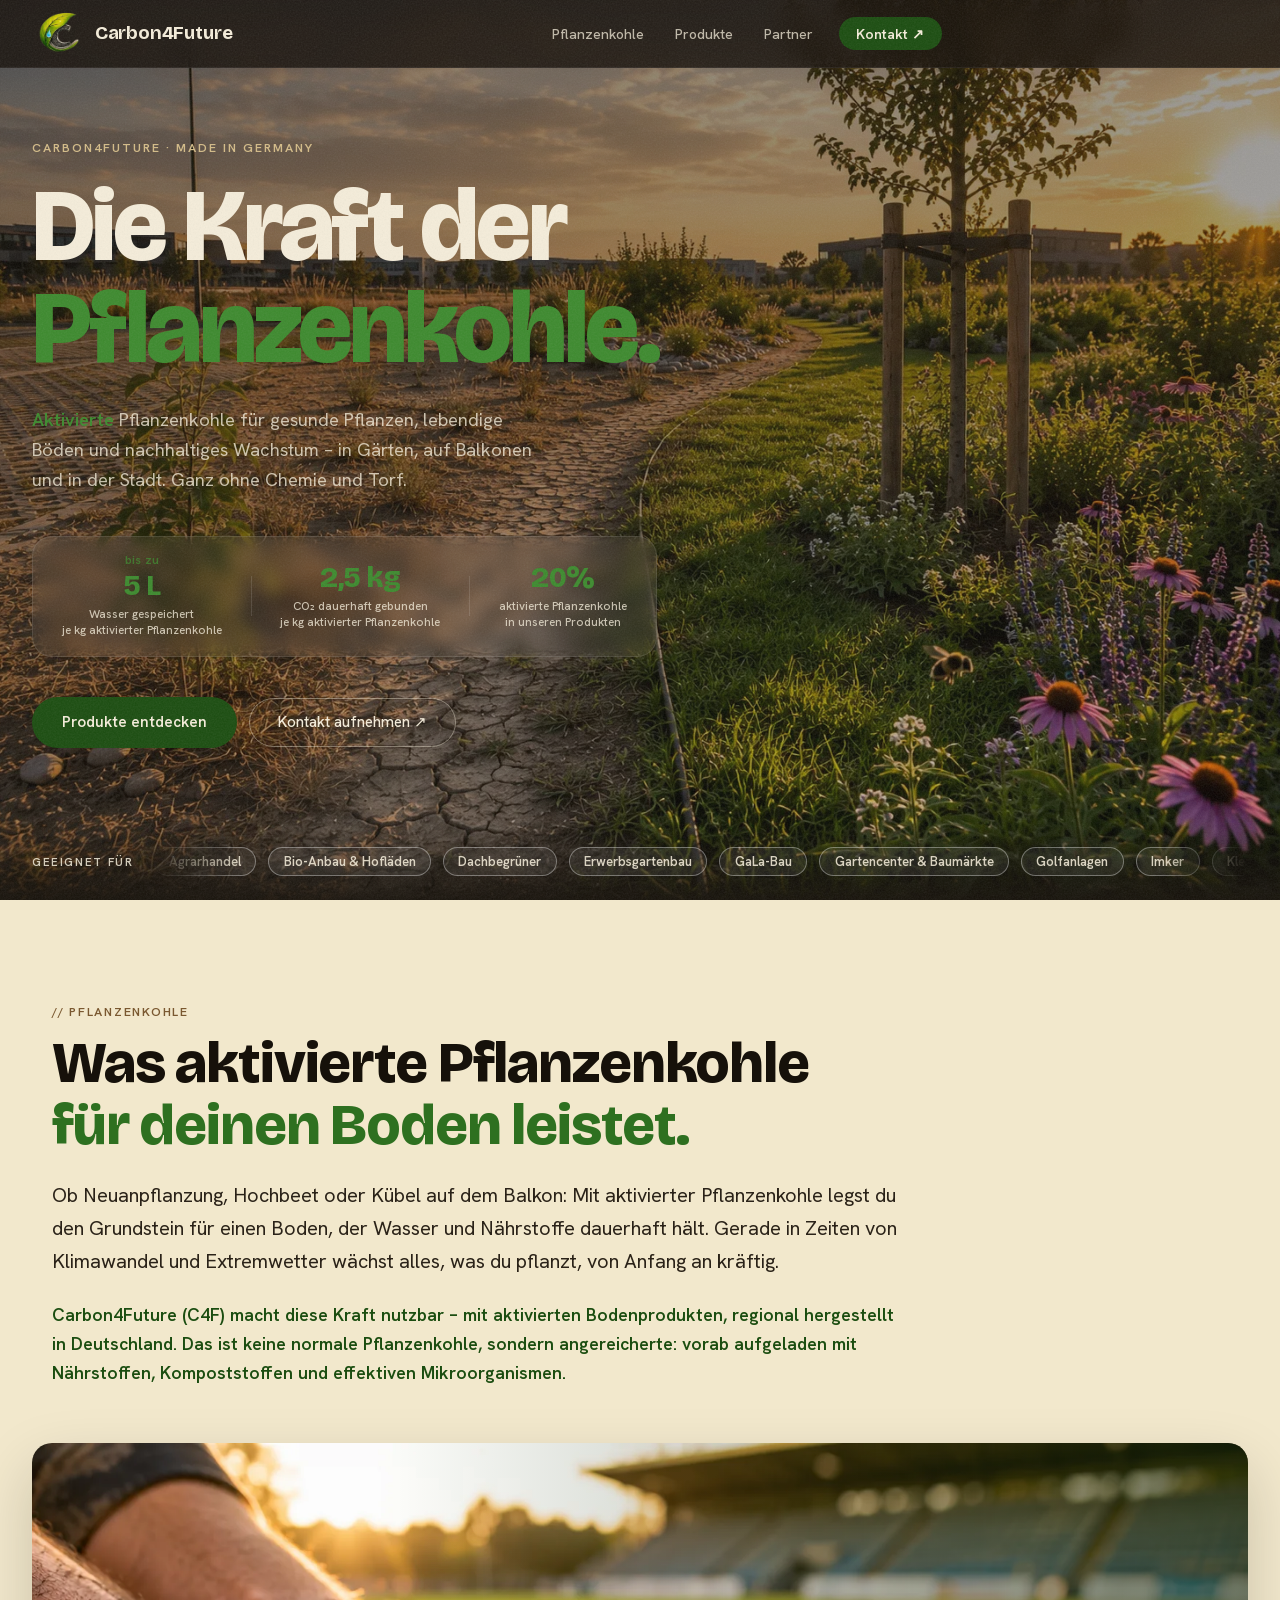
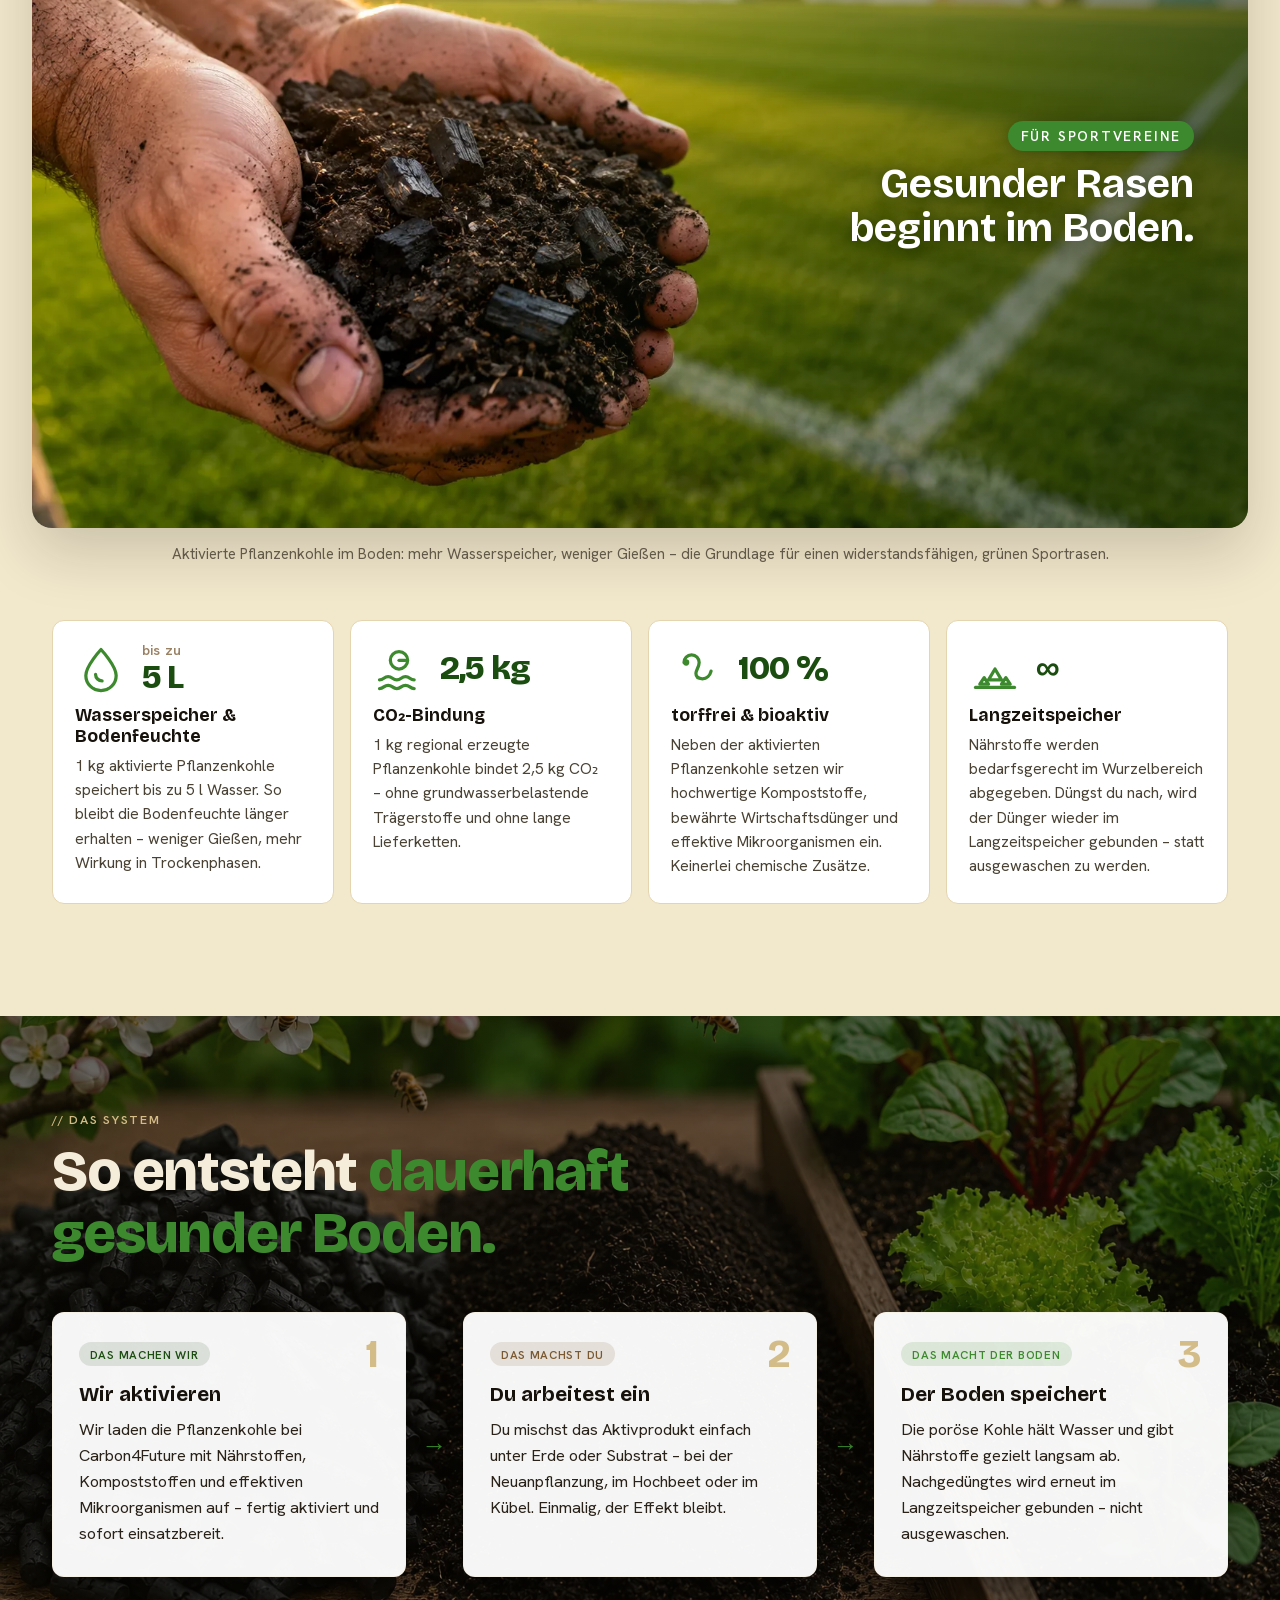
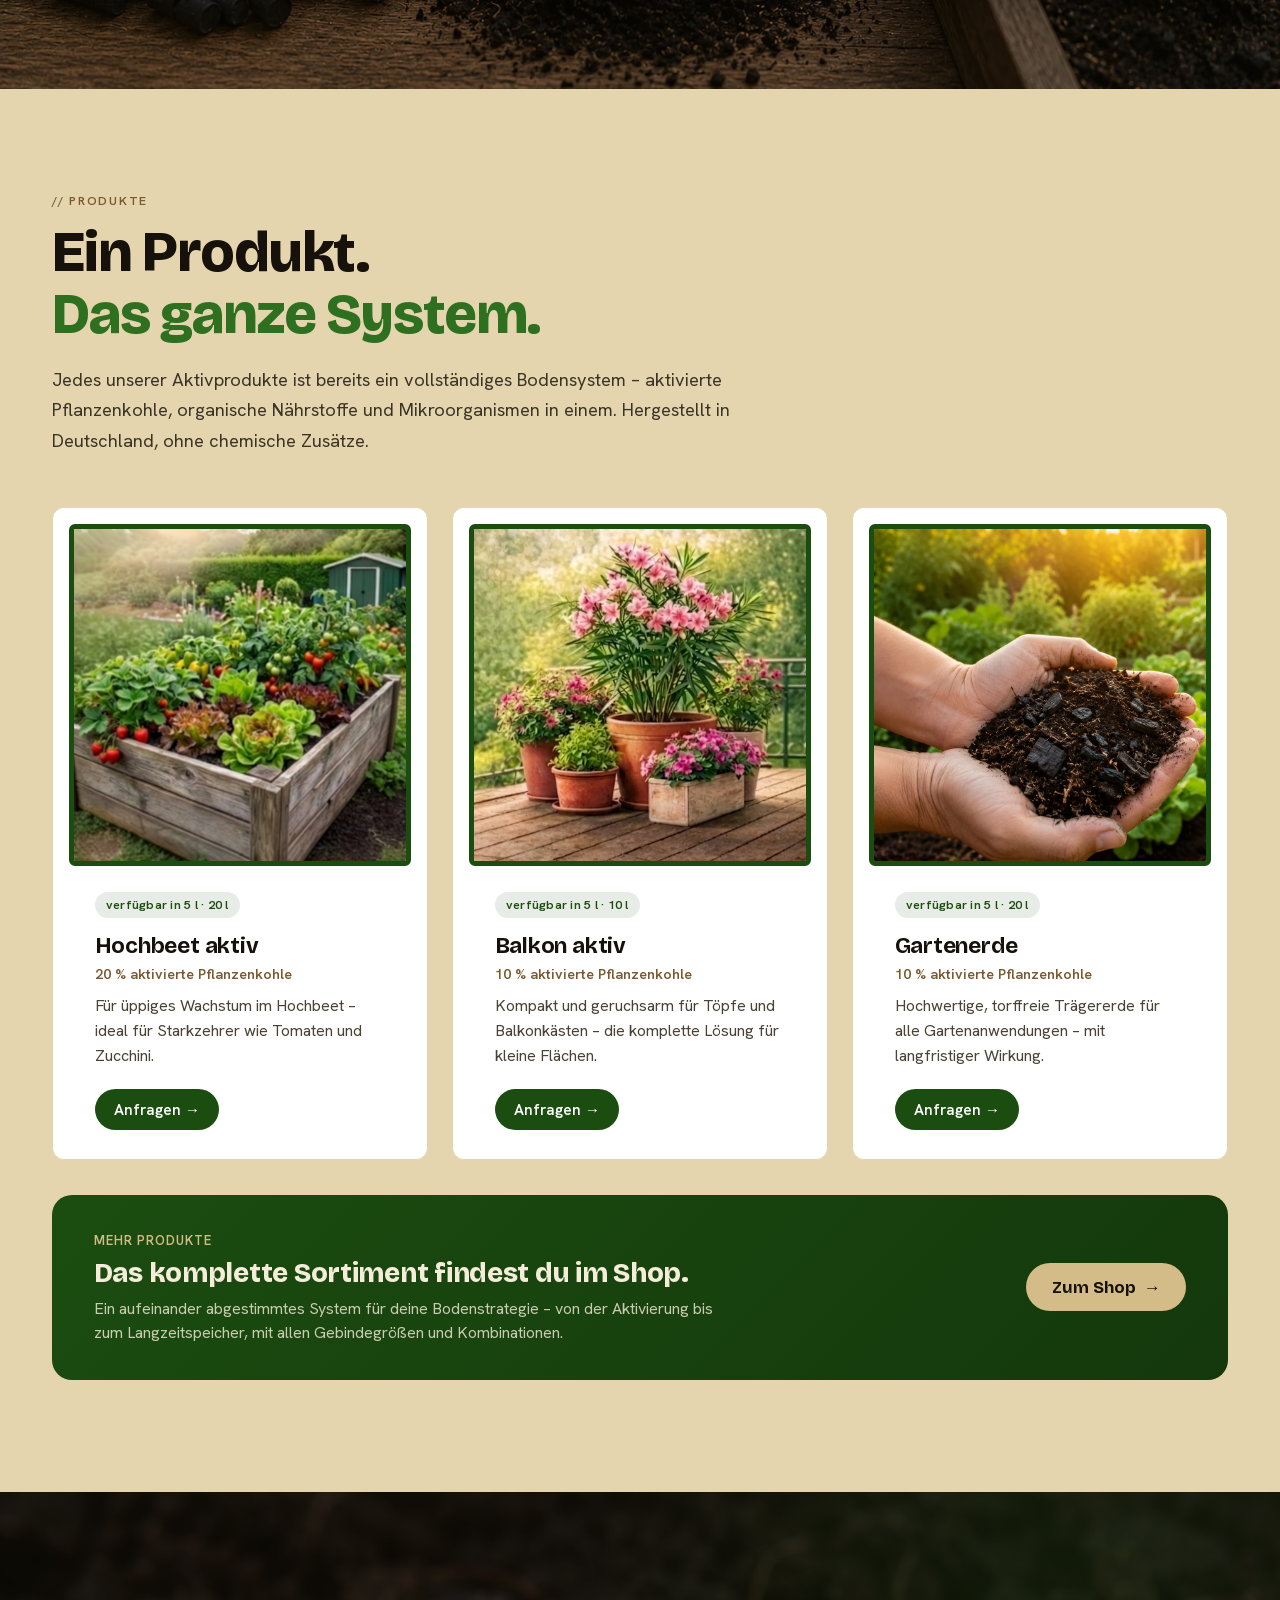
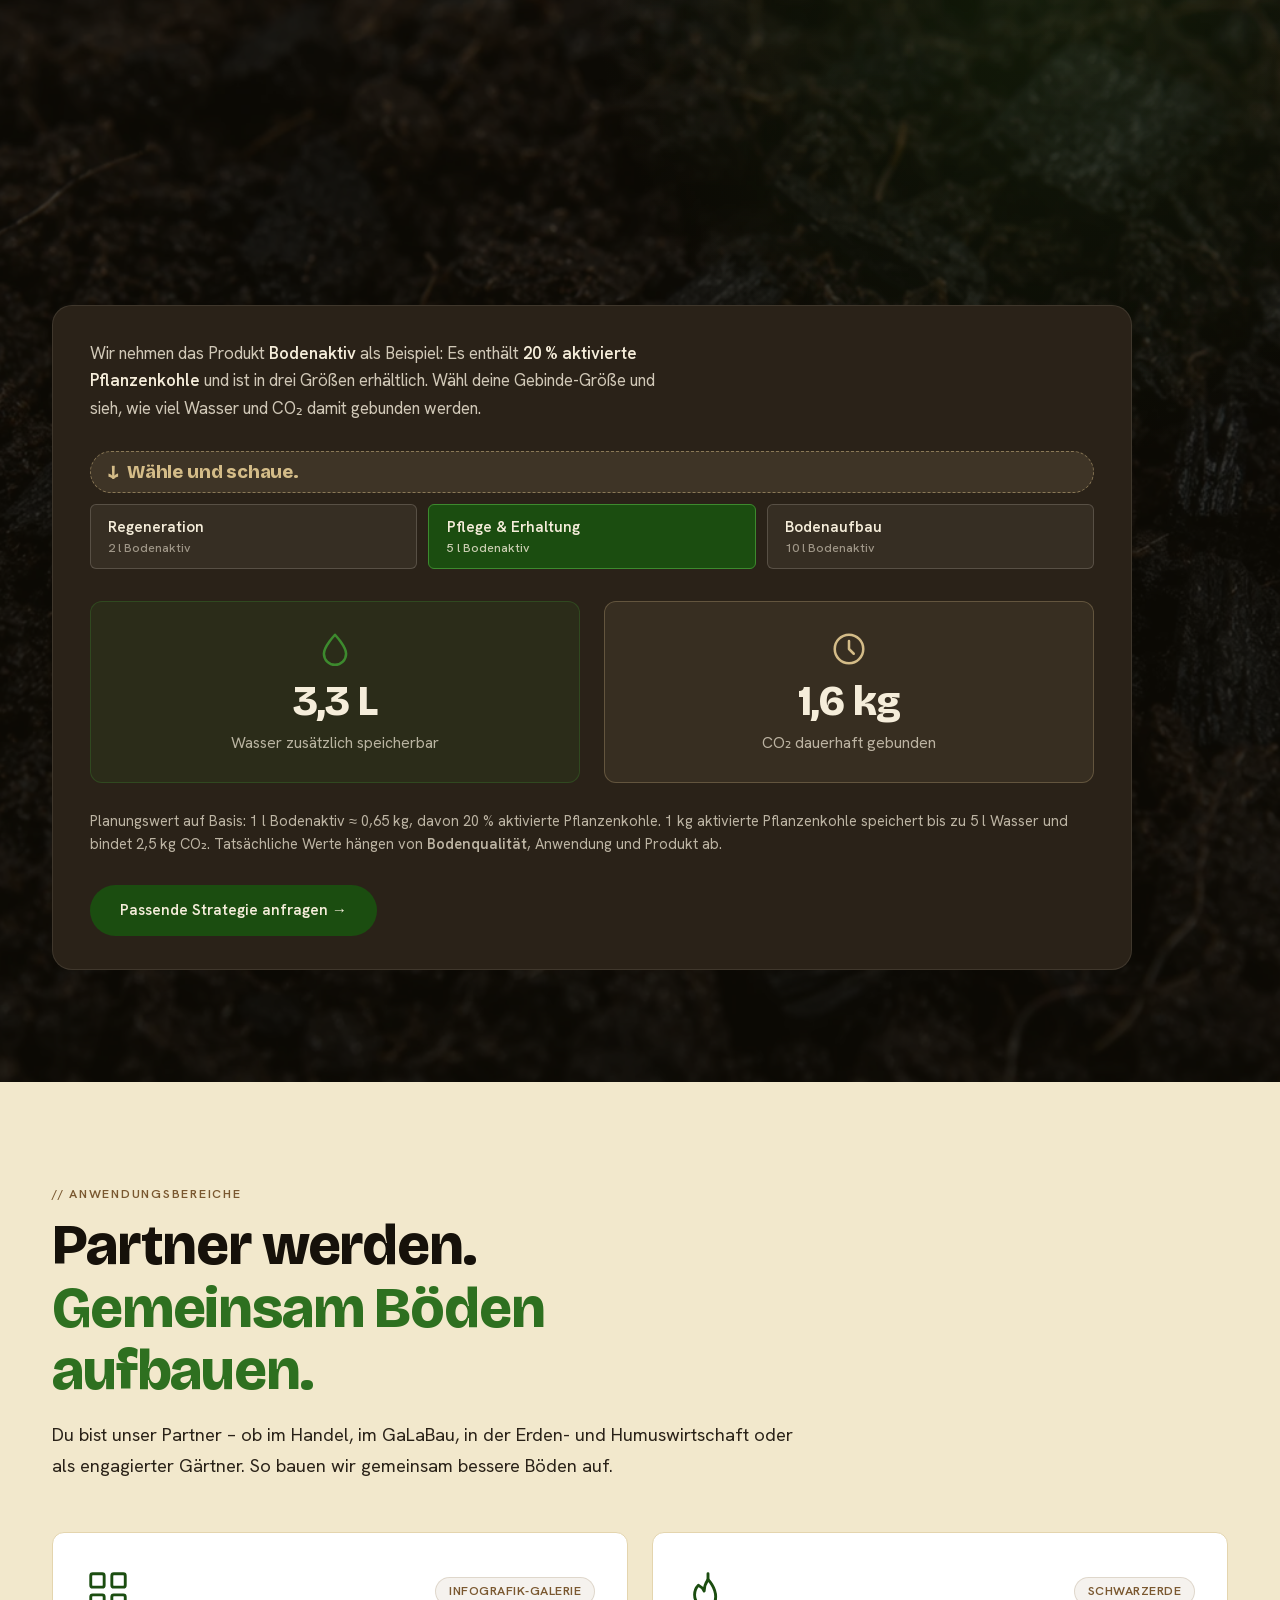
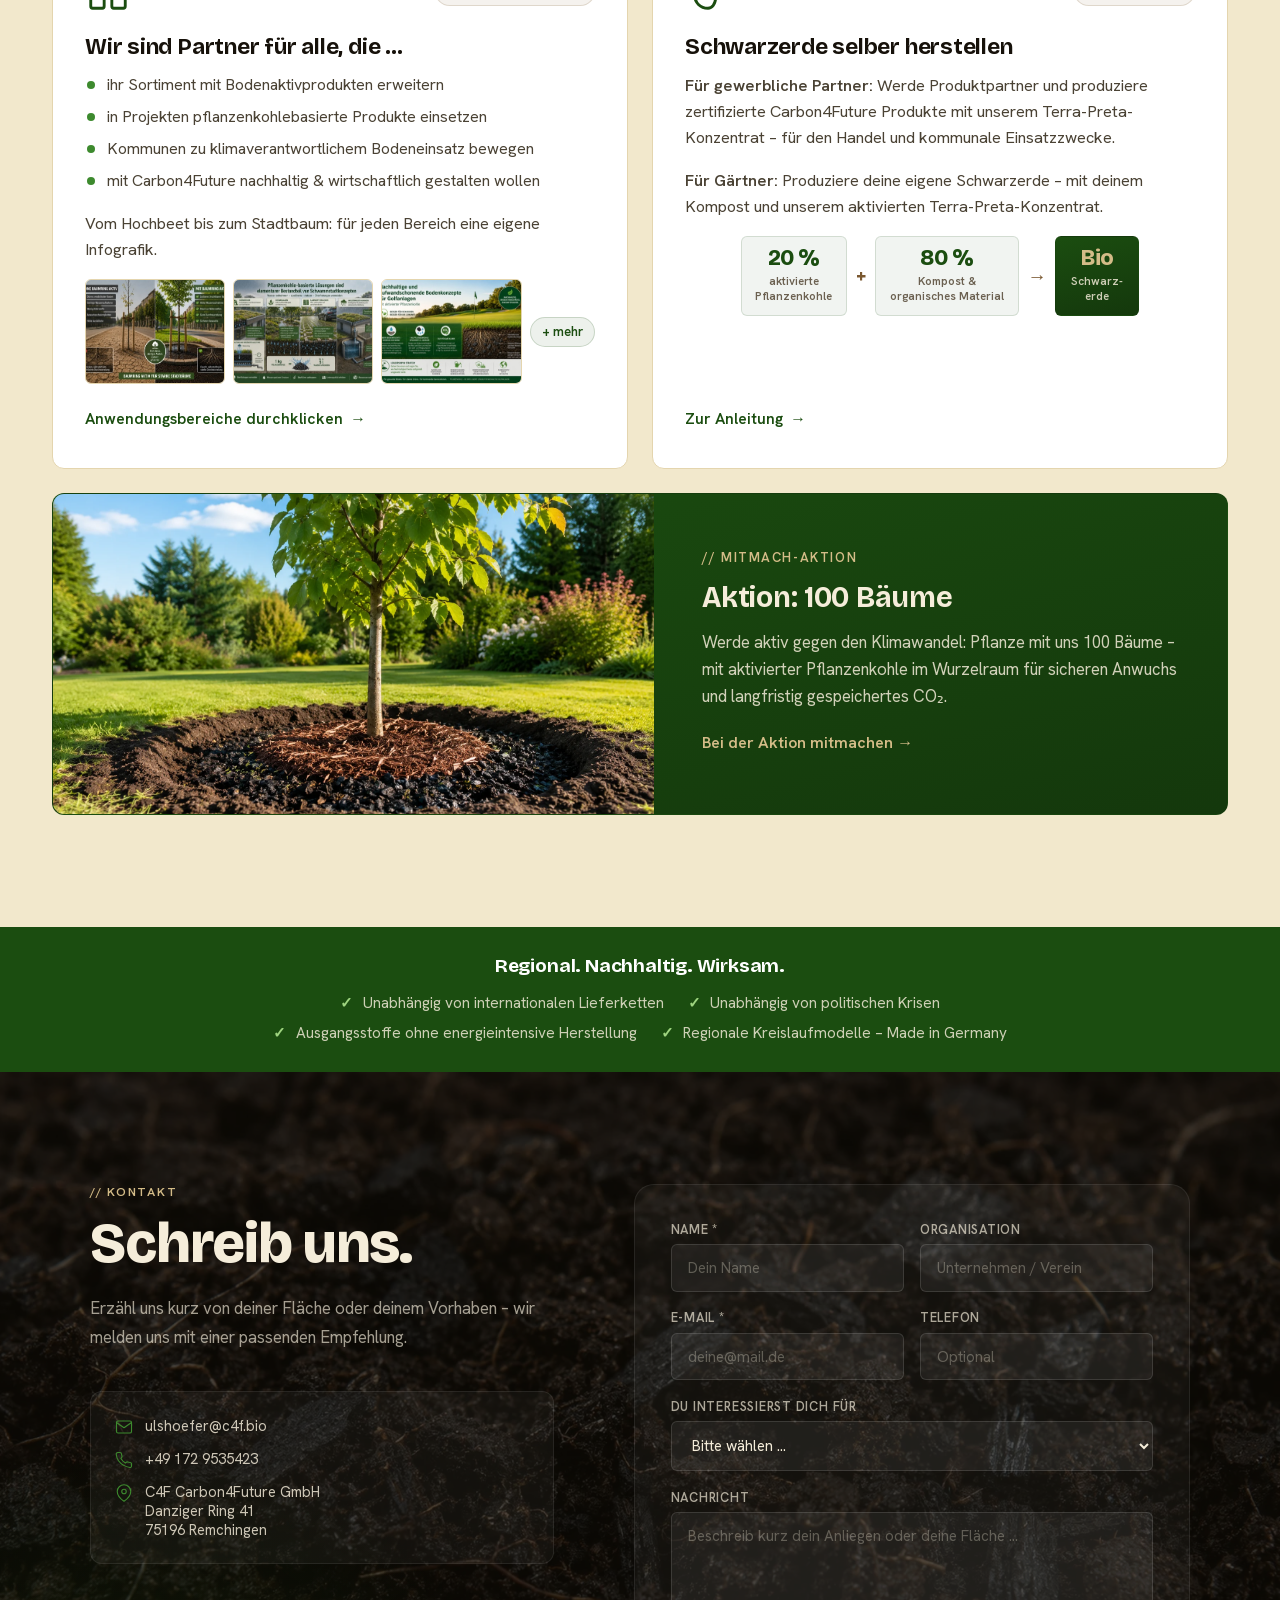
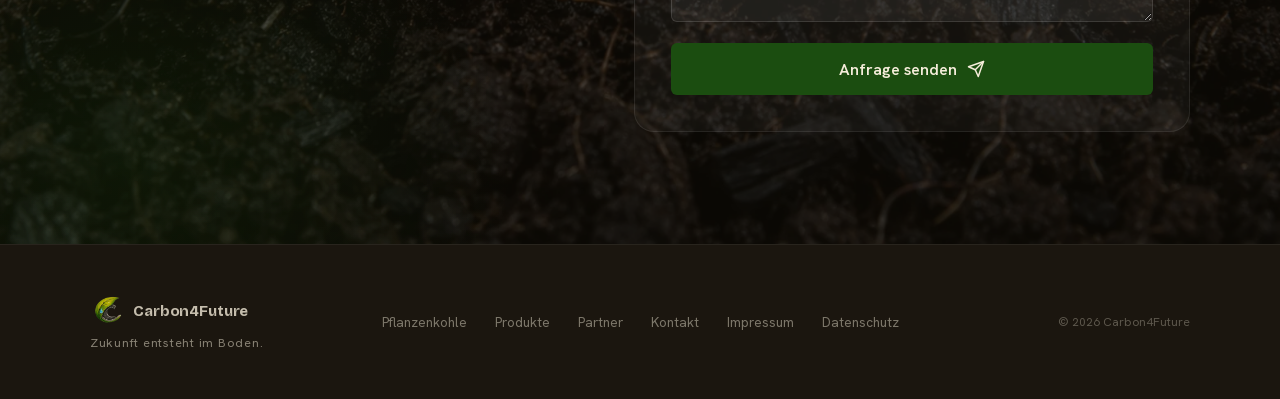
==== commit 57748fd3: "Zielgruppe Sportvereine: Bild + Overlay in Pflanzenkohle-Sektion Neues Motiv (Hände mit Pflanzenkohl" ====
--- a/index.html
+++ b/index.html
@@ -125,10 +125,16 @@
       </div>
     </div>
 
-    <!-- Vollflächiges Bild (Garten, kein Acker) -->
+    <!-- Vollflächiges Bild (Sportverein-Fokus) -->
     <figure class="pk-hero-img reveal">
-      <img src="assets/images/pk-kohle-hand.webp" alt="Zwei Hände halten dunkle, lebendige Erde mit deutlich sichtbaren Stücken aktivierter Pflanzenkohle vor einem üppig grünen Gemüsebeet" loading="lazy">
-      <figcaption>Aktivierte Pflanzenkohle in lebendiger Erde: speichert Wasser und Nährstoffe – die Grundlage für gesundes Wachstum.</figcaption>
+      <div class="pk-hero-frame">
+        <img src="assets/images/pk-rasen-hand.webp" alt="Erdverschmierte Hände halten dunklen, aktivierten Boden mit deutlich sichtbaren Stücken Pflanzenkohle vor dem satten grünen Rasen eines Sportplatzes, im Hintergrund eine Stadiontribüne im Abendlicht" loading="lazy">
+        <div class="pk-hero-over" aria-hidden="true">
+          <p class="pk-hero-kicker">Für Sportvereine</p>
+          <p class="pk-hero-head">Gesunder Rasen<br>beginnt im Boden.</p>
+        </div>
+      </div>
+      <figcaption>Aktivierte Pflanzenkohle im Boden: mehr Wasserspeicher, weniger Gießen – die Grundlage für einen widerstandsfähigen, grünen Sportrasen.</figcaption>
     </figure>
 
     <div class="pk-inner">
--- a/css/style.css
+++ b/css/style.css
@@ -1316,7 +1316,28 @@
 
 .pk-hero-img { margin: 3.5rem auto 0; max-width: 1360px; padding: 0 2rem; }
 .pk-hero-img picture { display: block; }
-.pk-hero-img img { width: 100%; height: auto; border-radius: var(--radius-lg); display: block; box-shadow: 0 24px 60px rgba(22,17,10,.18); }
+.pk-hero-frame { position: relative; border-radius: var(--radius-lg); overflow: hidden; box-shadow: 0 24px 60px rgba(22,17,10,.18); }
+.pk-hero-img img { width: 100%; height: auto; display: block; }
+.pk-hero-over {
+  position: absolute; inset: 0;
+  display: flex; flex-direction: column; justify-content: center; align-items: flex-end;
+  text-align: right; padding: clamp(1.1rem, 4.5vw, 3.4rem);
+  background: linear-gradient(90deg, transparent 30%, rgba(18,38,10,.16) 54%, rgba(18,38,10,.6) 100%);
+  pointer-events: none;
+}
+.pk-hero-kicker {
+  display: inline-block; align-self: flex-end;
+  font-family: var(--ff-body); font-size: clamp(.72rem, 1.6vw, .86rem);
+  font-weight: 700; letter-spacing: .13em; text-transform: uppercase;
+  color: #fff; background: var(--leaf); padding: .42em .9em;
+  border-radius: 999px; margin: 0 0 .7rem;
+  box-shadow: 0 5px 18px rgba(8,22,4,.4);
+}
+.pk-hero-head {
+  font-family: var(--ff-head); font-weight: 700;
+  font-size: clamp(1.3rem, 3.7vw, 2.55rem); line-height: 1.08;
+  color: #fff; margin: 0; max-width: 11em; text-shadow: 0 2px 18px rgba(8,22,4,.5);
+}
 .pk-hero-img figcaption { font-family: var(--ff-body); font-size: .95rem; color: var(--muted); margin-top: 1rem; text-align: center; }
 
 .pk-facts { display: grid; grid-template-columns: repeat(4, 1fr); gap: 1rem; margin-top: 3.5rem; }
